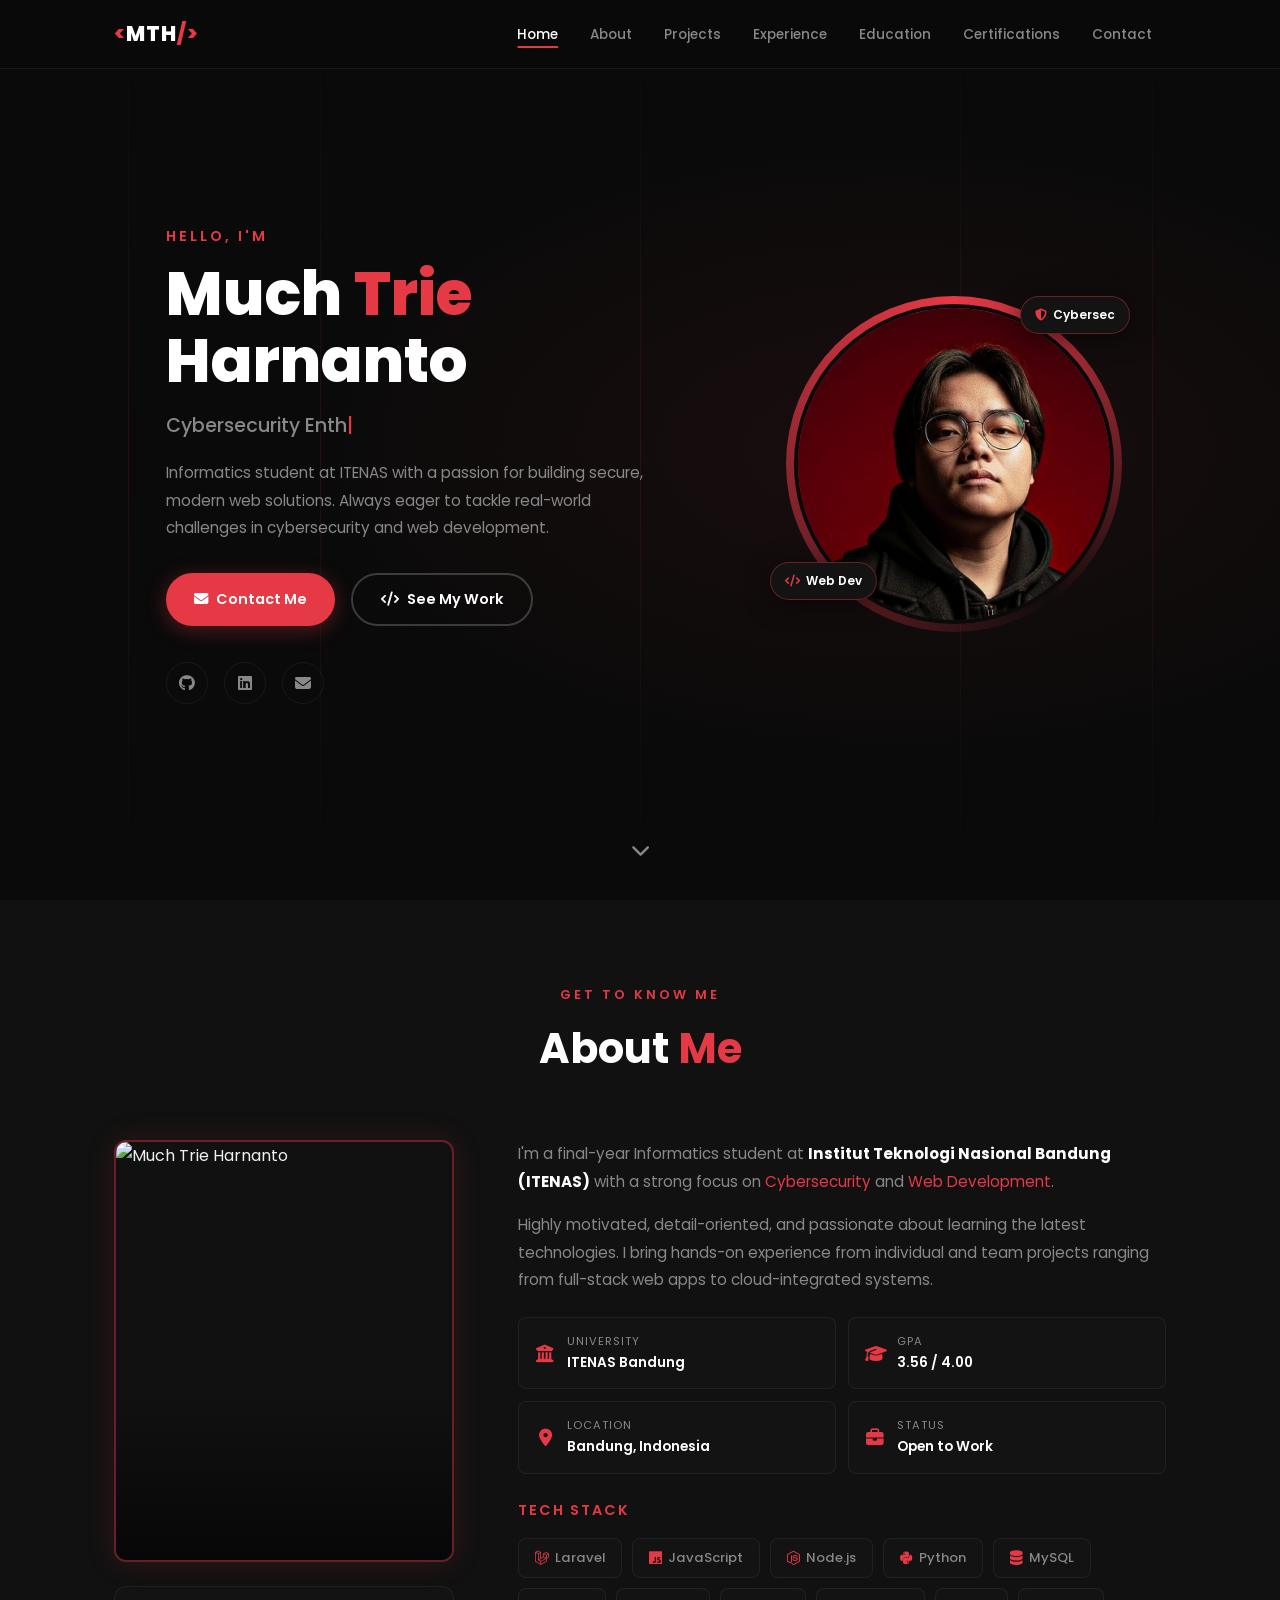
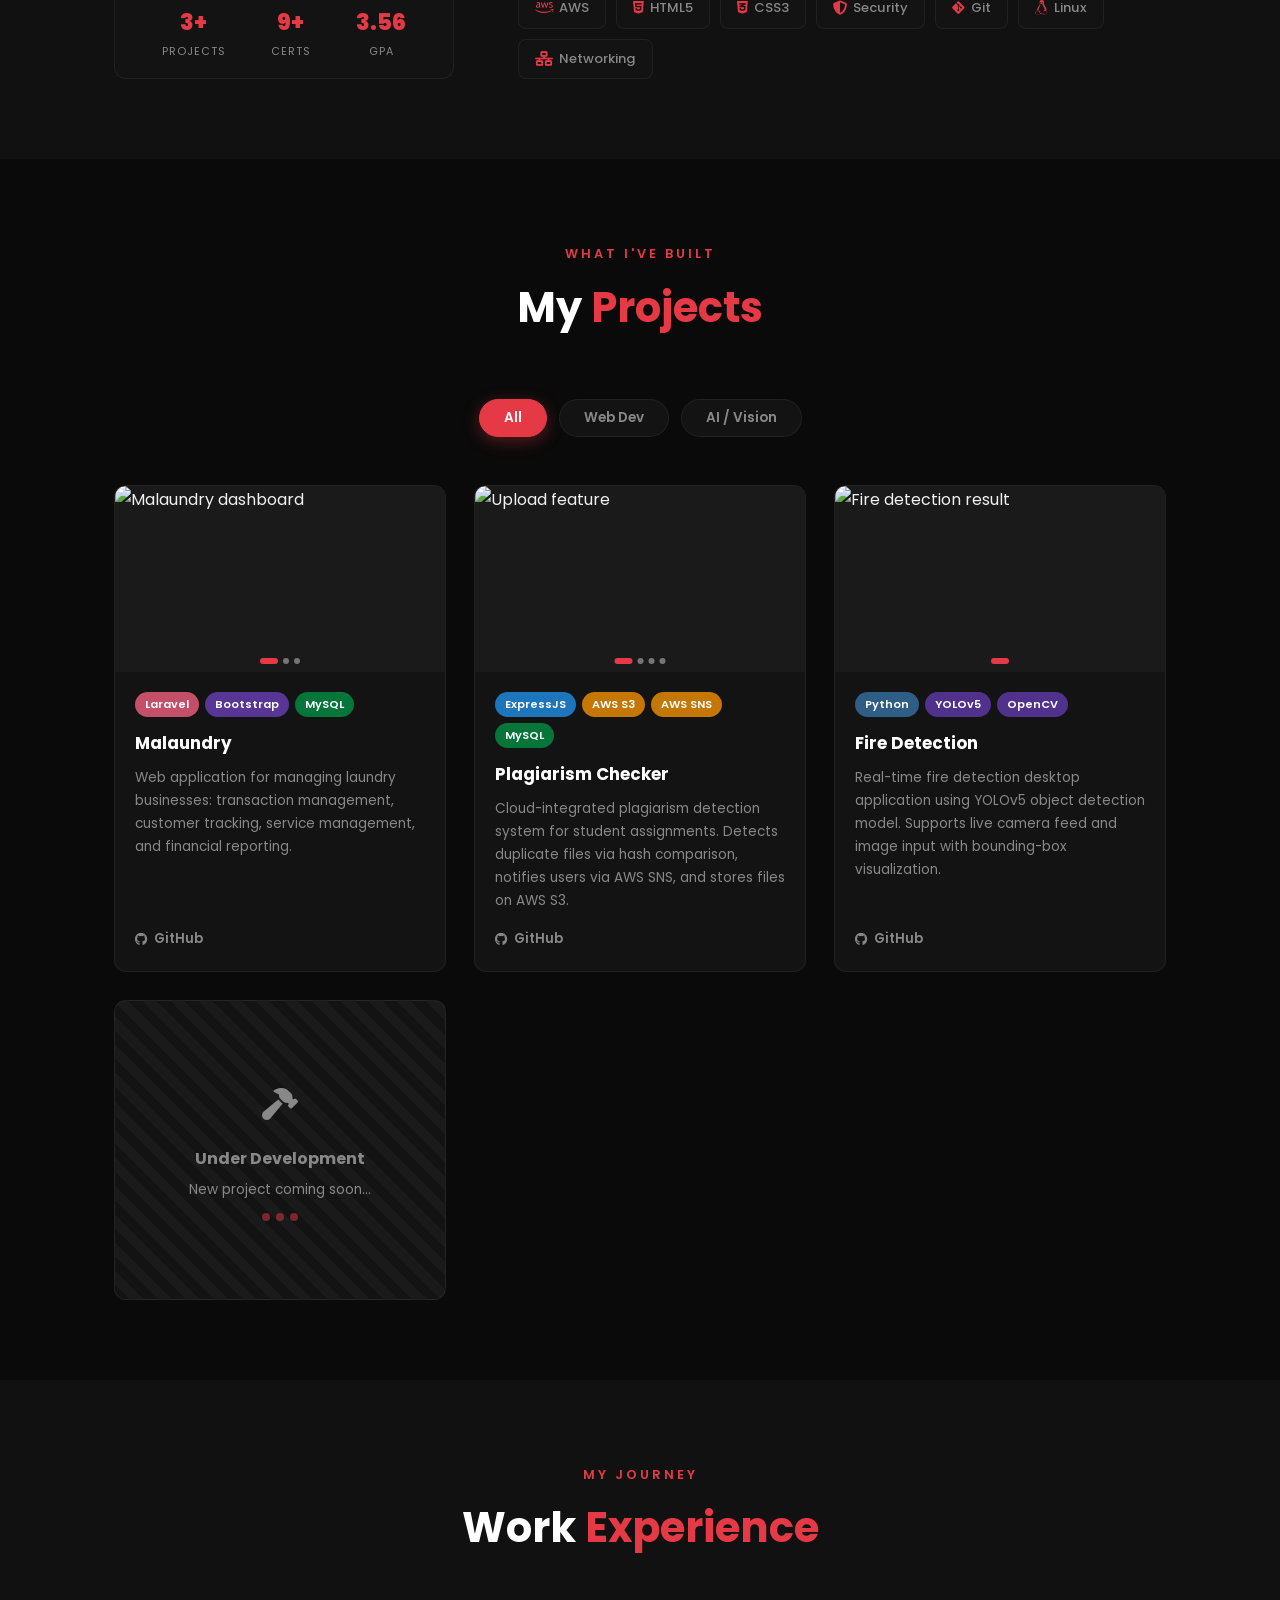
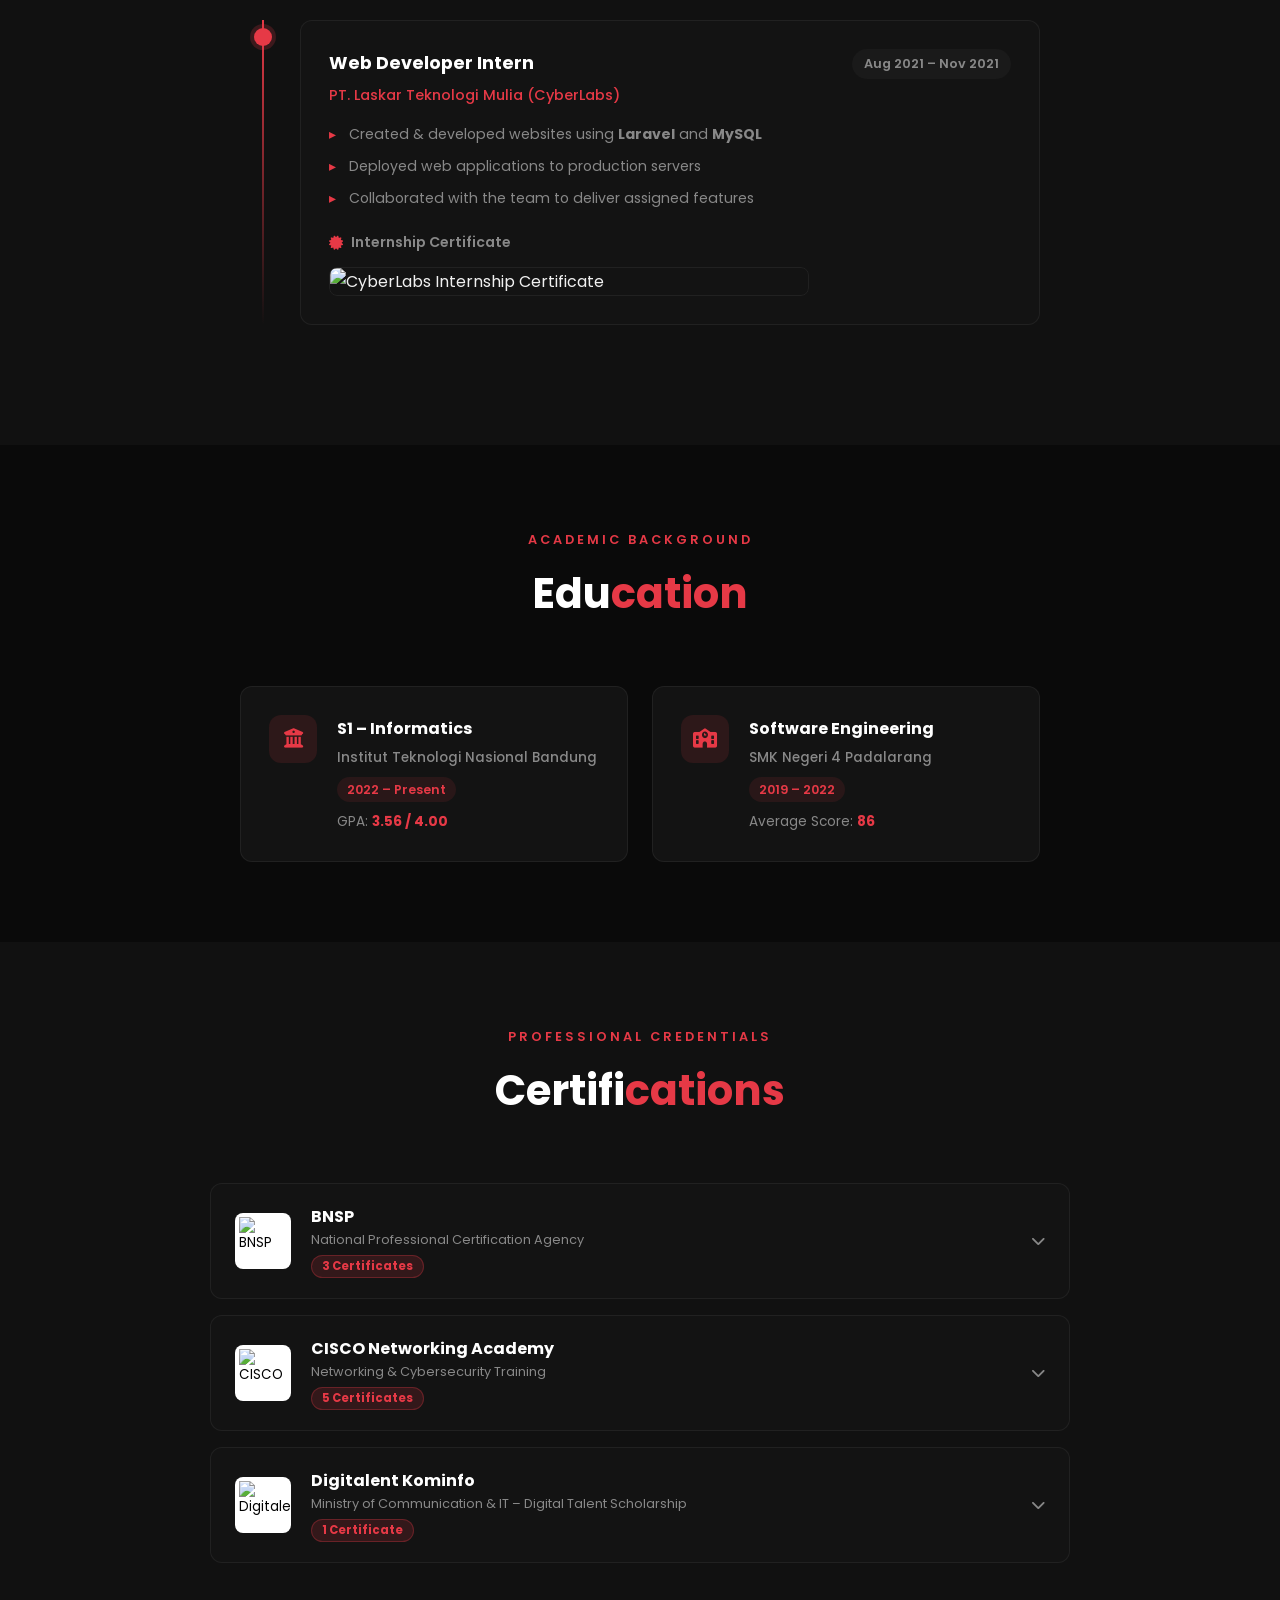
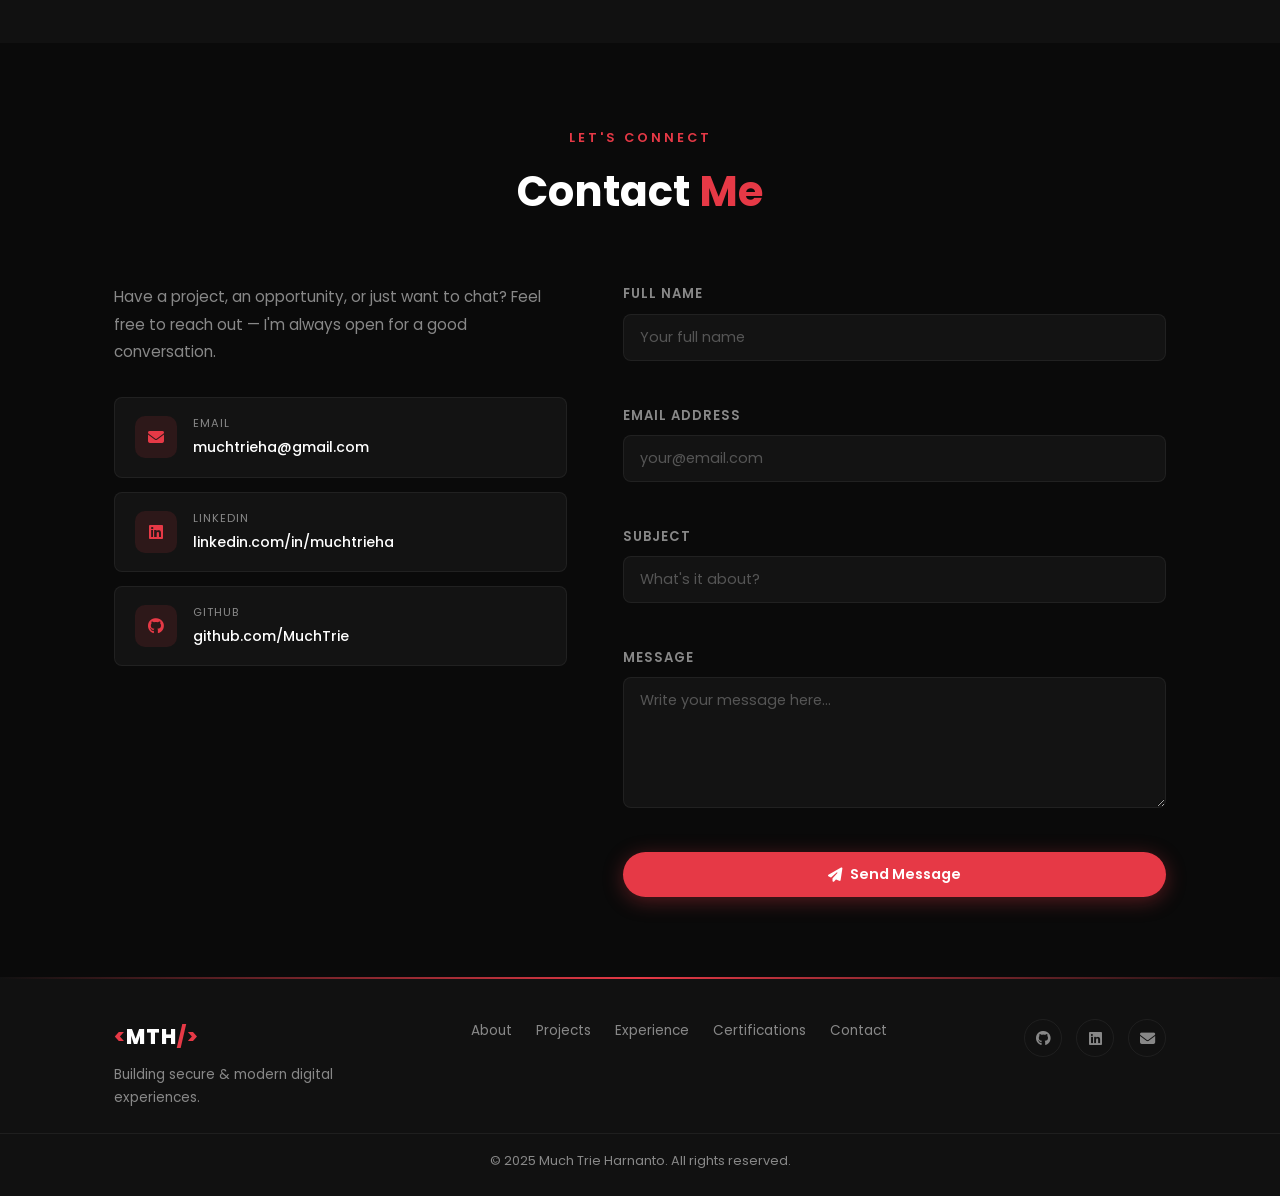
==== index.html @ fddc19d4 "add some detail" ====
<!DOCTYPE html>
<html lang="en">
<head>
  <meta charset="UTF-8" />
  <meta name="viewport" content="width=device-width, initial-scale=1.0" />
  <meta name="description" content="Much Trie Harnanto - Cybersecurity Enthusiast & Web Developer Portfolio" />
  <title>Much Trie Harnanto | Portfolio</title>

  <!-- Google Fonts -->
  <link rel="preconnect" href="https://fonts.googleapis.com" />
  <link rel="preconnect" href="https://fonts.gstatic.com" crossorigin />
  <link href="https://fonts.googleapis.com/css2?family=Poppins:wght@300;400;500;600;700;800&display=swap" rel="stylesheet" />

  <!-- Font Awesome -->
  <link rel="stylesheet" href="https://cdnjs.cloudflare.com/ajax/libs/font-awesome/6.5.0/css/all.min.css" />

  <!-- Main Stylesheet -->
  <link rel="stylesheet" href="styles/style.css" />
</head>
<body>

  <!-- Sections are loaded dynamically from views/ by scripts/script.js -->
  <div id="section-navbar"></div>

  <main id="main-content">
    <div id="section-hero"></div>
    <div id="section-about"></div>
    <div id="section-projects"></div>
    <div id="section-experience"></div>
    <div id="section-education"></div>
    <div id="section-certifications"></div>
    <div id="section-contact"></div>
  </main>

  <div id="section-footer"></div>

  <!-- Back to top button -->
  <button class="back-to-top" id="back-to-top" aria-label="Back to top">
    <i class="fas fa-chevron-up"></i>
  </button>

  <!-- Main Script -->
  <script src="scripts/script.js"></script>
</body>
</html>
---- styles/style.css ----
/* ============================================================
   MUCH TRIE HARNANTO – PORTFOLIO STYLESHEET
   Theme : Dark (Black + Red)
   Font  : Poppins (Google Fonts)
   ============================================================ */

/* ── 1. CSS CUSTOM PROPERTIES ────────────────────────────── */
:root {
  /* Colors */
  --red:        #e63946;
  --red-dark:   #c1121f;
  --red-glow:   rgba(230, 57, 70, 0.25);
  --bg:         #0a0a0a;
  --bg-2:       #111111;
  --bg-3:       #1a1a1a;
  --bg-card:    #131313;
  --border:     rgba(255, 255, 255, 0.06);
  --border-red: rgba(230, 57, 70, 0.4);
  --text:       #f0f0f0;
  --text-muted: #888888;
  --white:      #ffffff;

  /* Typography */
  --font:       'Poppins', sans-serif;

  /* Spacing */
  --section-py: 80px;
  --container:  1100px;
  --radius:     12px;
  --radius-sm:  8px;

  /* Transitions */
  --transition: 0.3s ease;
  --transition-slow: 0.5s ease;

  /* Shadow */
  --shadow:     0 4px 24px rgba(0, 0, 0, 0.5);
  --shadow-red: 0 4px 24px rgba(230, 57, 70, 0.3);
}

/* ── 2. RESET & BASE ─────────────────────────────────────── */
*, *::before, *::after { box-sizing: border-box; margin: 0; padding: 0; }

html {
  scroll-behavior: smooth;
  scroll-padding-top: 72px;
}

body {
  font-family: var(--font);
  background-color: var(--bg);
  color: var(--text);
  line-height: 1.7;
  overflow-x: hidden;
}

img { display: block; max-width: 100%; }
a  { text-decoration: none; color: inherit; }
ul { list-style: none; }
button { cursor: pointer; border: none; background: none; font-family: inherit; }

/* ── 3. UTILITIES ────────────────────────────────────────── */
.container {
  max-width: var(--container);
  margin: 0 auto;
  padding: 0 24px;
}

.text-red { color: var(--red); }

.section {
  padding: var(--section-py) 0;
}

.section-header {
  text-align: center;
  margin-bottom: 56px;
}
.section-label {
  display: inline-block;
  font-size: 0.8rem;
  font-weight: 600;
  letter-spacing: 3px;
  text-transform: uppercase;
  color: var(--red);
  margin-bottom: 8px;
}
.section-title {
  font-size: clamp(1.8rem, 4vw, 2.6rem);
  font-weight: 700;
  color: var(--white);
}

/* ── 4. BUTTONS ──────────────────────────────────────────── */
.btn {
  display: inline-flex;
  align-items: center;
  gap: 8px;
  padding: 12px 28px;
  border-radius: 50px;
  font-weight: 600;
  font-size: 0.9rem;
  transition: all var(--transition);
  white-space: nowrap;
}

.btn-primary {
  background: var(--red);
  color: var(--white);
  box-shadow: 0 4px 20px rgba(230, 57, 70, 0.35);
}
.btn-primary:hover {
  background: var(--red-dark);
  transform: translateY(-2px);
  box-shadow: 0 8px 28px rgba(230, 57, 70, 0.5);
}

.btn-outline {
  background: transparent;
  color: var(--white);
  border: 2px solid rgba(255, 255, 255, 0.2);
}
.btn-outline:hover {
  border-color: var(--red);
  color: var(--red);
  transform: translateY(-2px);
}

.btn-full { width: 100%; justify-content: center; }

/* ── 5. NAVBAR ───────────────────────────────────────────── */
.navbar {
  position: fixed;
  top: 0;
  left: 0;
  right: 0;
  z-index: 1000;
  background: rgba(10, 10, 10, 0.85);
  backdrop-filter: blur(12px);
  -webkit-backdrop-filter: blur(12px);
  border-bottom: 1px solid var(--border);
  transition: background var(--transition);
}
.navbar.scrolled {
  background: rgba(10, 10, 10, 0.97);
  box-shadow: 0 2px 20px rgba(0, 0, 0, 0.6);
}

.nav-container {
  max-width: var(--container);
  margin: 0 auto;
  padding: 0 24px;
  height: 68px;
  display: flex;
  align-items: center;
  justify-content: space-between;
}

/* Logo */
.nav-logo {
  font-size: 1.3rem;
  font-weight: 800;
  color: var(--white);
  letter-spacing: 1px;
}
.logo-bracket { color: var(--red); }
.nav-logo:hover .logo-bracket { text-shadow: 0 0 8px var(--red); }

/* Menu */
.nav-menu {
  display: flex;
  align-items: center;
  gap: 4px;
}
.nav-link {
  font-size: 0.85rem;
  font-weight: 500;
  padding: 8px 14px;
  border-radius: 6px;
  color: var(--text-muted);
  transition: all var(--transition);
  position: relative;
}
.nav-link::after {
  content: '';
  position: absolute;
  bottom: 4px;
  left: 50%;
  transform: translateX(-50%);
  width: 0;
  height: 2px;
  background: var(--red);
  border-radius: 2px;
  transition: width var(--transition);
}
.nav-link:hover, .nav-link.active {
  color: var(--white);
}
.nav-link:hover::after, .nav-link.active::after {
  width: 60%;
}

/* Hamburger */
.hamburger {
  display: none;
  flex-direction: column;
  gap: 5px;
  padding: 6px;
}
.bar {
  display: block;
  width: 26px;
  height: 2px;
  background: var(--white);
  border-radius: 2px;
  transition: all var(--transition);
}
.hamburger.open .bar:nth-child(1) { transform: translateY(7px) rotate(45deg); }
.hamburger.open .bar:nth-child(2) { opacity: 0; transform: scaleX(0); }
.hamburger.open .bar:nth-child(3) { transform: translateY(-7px) rotate(-45deg); }

/* Mobile overlay */
.nav-overlay {
  display: none;
  position: fixed;
  inset: 0;
  background: rgba(0, 0, 0, 0.6);
  z-index: 998;
  opacity: 0;
  transition: opacity var(--transition);
}
.nav-overlay.show { display: block; opacity: 1; }

/* ── 6. HERO ─────────────────────────────────────────────── */
.hero {
  min-height: 100vh;
  display: flex;
  align-items: center;
  position: relative;
  overflow: hidden;
  background: radial-gradient(ellipse 80% 60% at 70% 50%, rgba(230, 57, 70, 0.07) 0%, transparent 60%),
              var(--bg);
  padding-top: 68px;
}

/* Animated background lines */
.hero-bg-lines {
  position: absolute;
  inset: 0;
  pointer-events: none;
  overflow: hidden;
}
.hero-bg-lines span {
  position: absolute;
  top: 0;
  width: 1px;
  height: 100%;
  background: linear-gradient(to bottom, transparent, rgba(230, 57, 70, 0.12), transparent);
  animation: lineFall 6s linear infinite;
}
.hero-bg-lines span:nth-child(1) { left: 10%;  animation-delay: 0s;   animation-duration: 7s; }
.hero-bg-lines span:nth-child(2) { left: 25%;  animation-delay: 1.5s; animation-duration: 5s; }
.hero-bg-lines span:nth-child(3) { left: 50%;  animation-delay: 3s;   animation-duration: 8s; }
.hero-bg-lines span:nth-child(4) { left: 75%;  animation-delay: 0.8s; animation-duration: 6s; }
.hero-bg-lines span:nth-child(5) { left: 90%;  animation-delay: 2.2s; animation-duration: 9s; }

@keyframes lineFall {
  0%   { opacity: 0; transform: scaleY(0) translateY(-100%); }
  10%  { opacity: 1; }
  90%  { opacity: 1; }
  100% { opacity: 0; transform: scaleY(1) translateY(0); }
}

.hero-container {
  display: flex;
  align-items: center;
  justify-content: space-between;
  gap: 48px;
  padding-top: 40px;
  padding-bottom: 80px;
}

.hero-content { flex: 1; max-width: 580px; }

.hero-greeting {
  font-size: 0.9rem;
  font-weight: 600;
  letter-spacing: 3px;
  text-transform: uppercase;
  color: var(--red);
  margin-bottom: 12px;
}
.hero-title {
  font-size: clamp(2.2rem, 5.5vw, 3.8rem);
  font-weight: 800;
  line-height: 1.1;
  margin-bottom: 16px;
  color: var(--white);
}
.hero-subtitle {
  font-size: clamp(1rem, 2vw, 1.2rem);
  font-weight: 500;
  color: var(--text-muted);
  height: 1.8rem;
  margin-bottom: 20px;
}
.cursor {
  animation: blink 0.8s step-end infinite;
  color: var(--red);
}
@keyframes blink { 0%, 100% { opacity: 1; } 50% { opacity: 0; } }

.hero-description {
  font-size: 0.95rem;
  color: var(--text-muted);
  margin-bottom: 32px;
  max-width: 500px;
  line-height: 1.8;
}
.hero-buttons { display: flex; gap: 16px; flex-wrap: wrap; margin-bottom: 36px; }

.hero-socials { display: flex; gap: 16px; }
.hero-socials a {
  width: 42px;
  height: 42px;
  border-radius: 50%;
  border: 1px solid var(--border);
  display: grid;
  place-items: center;
  font-size: 1rem;
  color: var(--text-muted);
  transition: all var(--transition);
}
.hero-socials a:hover {
  border-color: var(--red);
  color: var(--red);
  transform: translateY(-3px);
  box-shadow: 0 6px 16px var(--red-glow);
}

/* Profile image */
.hero-image {
  position: relative;
  flex-shrink: 0;
}
.profile-frame {
  position: relative;
  width: 320px;
  height: 320px;
}
.profile-ring {
  position: absolute;
  inset: -8px;
  border-radius: 50%;
  background: conic-gradient(from 0deg, var(--red) 0%, transparent 40%, var(--red) 100%);
  animation: spin 8s linear infinite;
}
@keyframes spin { to { transform: rotate(360deg); } }
.profile-pic {
  width: 100%;
  height: 100%;
  object-fit: cover;
  border-radius: 50%;
  border: 4px solid var(--bg);
  position: relative;
  z-index: 1;
}

/* Floating badges */
.badge {
  position: absolute;
  background: var(--bg-card);
  border: 1px solid var(--border-red);
  color: var(--white);
  font-size: 0.75rem;
  font-weight: 600;
  padding: 8px 14px;
  border-radius: 50px;
  display: flex;
  align-items: center;
  gap: 6px;
  box-shadow: var(--shadow);
  z-index: 2;
  animation: float 3s ease-in-out infinite;
}
.badge i { color: var(--red); }
.badge-1 { top: -8px; right: -16px; animation-delay: 0s; }
.badge-2 { bottom: 24px; left: -24px; animation-delay: 1.5s; }
@keyframes float {
  0%, 100% { transform: translateY(0); }
  50%       { transform: translateY(-8px); }
}

/* Scroll indicator */
.scroll-indicator {
  position: absolute;
  bottom: 32px;
  left: 50%;
  transform: translateX(-50%);
  color: var(--text-muted);
  font-size: 1.2rem;
  animation: bounce 2s ease-in-out infinite;
  transition: color var(--transition);
}
.scroll-indicator:hover { color: var(--red); }
@keyframes bounce {
  0%, 100% { transform: translateX(-50%) translateY(0); }
  50%       { transform: translateX(-50%) translateY(8px); }
}

/* ── 7. REVEAL ANIMATIONS ────────────────────────────────── */
.reveal, .fade-in, .fade-in-delay {
  opacity: 0;
  transform: translateY(30px);
  transition: opacity 0.6s ease, transform 0.6s ease;
}
.fade-in-delay { transition-delay: 0.2s; }
.reveal.visible, .fade-in.visible, .fade-in-delay.visible {
  opacity: 1;
  transform: translateY(0);
}

/* ── 8. ABOUT ────────────────────────────────────────────── */
.about { background: var(--bg-2); }

.about-grid {
  display: grid;
  grid-template-columns: 340px 1fr;
  gap: 64px;
  align-items: stretch;
}

.about-img-wrapper {
  position: relative;
  border-radius: var(--radius);
  overflow: visible;
}
.about-img-wrapper img {
  width: 100%;
  border-radius: var(--radius);
  object-fit: cover;
  aspect-ratio: 3 / 4;
  object-position: top;
  border: 2px solid var(--border);
  filter: grayscale(20%);
  transition: filter var(--transition);
}
.about-img-wrapper:hover img { filter: grayscale(0); }
.about-img-border {
  position: absolute;
  inset: 10px;
  border-radius: var(--radius);
  border: 2px solid var(--red);
  opacity: 0.3;
  pointer-events: none;
  transform: translate(10px, 10px);
  transition: transform var(--transition);
}
.about-img-wrapper:hover .about-img-border { transform: translate(6px, 6px); }

.about-text {
  font-size: 0.95rem;
  color: var(--text-muted);
  margin-bottom: 16px;
  line-height: 1.8;
}
.about-text strong { color: var(--white); }

/* Info cards */
.about-info-grid {
  display: grid;
  grid-template-columns: 1fr 1fr;
  gap: 12px;
  margin: 24px 0;
}
.about-info-card {
  background: var(--bg-card);
  border: 1px solid var(--border);
  border-radius: var(--radius-sm);
  padding: 14px 16px;
  display: flex;
  align-items: center;
  gap: 12px;
  transition: border-color var(--transition);
}
.about-info-card:hover { border-color: var(--red); }
.about-info-card > i {
  font-size: 1.1rem;
  color: var(--red);
  width: 20px;
  text-align: center;
  flex-shrink: 0;
}
.info-label {
  display: block;
  font-size: 0.7rem;
  color: var(--text-muted);
  letter-spacing: 1px;
  text-transform: uppercase;
}
.info-value {
  display: block;
  font-size: 0.85rem;
  font-weight: 600;
  color: var(--white);
}

/* Skills */
.skills-title {
  font-size: 0.9rem;
  font-weight: 600;
  letter-spacing: 2px;
  text-transform: uppercase;
  color: var(--red);
  margin-bottom: 16px;
}
.skills-grid {
  display: flex;
  flex-wrap: wrap;
  gap: 10px;
}
.skill-card {
  background: var(--bg-card);
  border: 1px solid var(--border);
  border-radius: var(--radius-sm);
  padding: 8px 16px;
  font-size: 0.82rem;
  font-weight: 500;
  color: var(--text-muted);
  display: flex;
  align-items: center;
  gap: 6px;
  transition: all var(--transition);
}
.skill-card:hover {
  border-color: var(--red);
  color: var(--white);
  background: rgba(230, 57, 70, 0.08);
  transform: translateY(-2px);
}
.skill-card i { color: var(--red); font-size: 0.9rem; }

/* ── 9. PROJECTS ─────────────────────────────────────────── */
.projects { background: var(--bg); }

/* Filter */
.filter-btns {
  display: flex;
  justify-content: center;
  gap: 12px;
  margin-bottom: 48px;
  flex-wrap: wrap;
}
.filter-btn {
  padding: 8px 24px;
  border-radius: 50px;
  font-size: 0.85rem;
  font-weight: 600;
  background: var(--bg-card);
  border: 1px solid var(--border);
  color: var(--text-muted);
  transition: all var(--transition);
}
.filter-btn:hover, .filter-btn.active {
  background: var(--red);
  border-color: var(--red);
  color: var(--white);
  box-shadow: 0 4px 16px rgba(230, 57, 70, 0.35);
}

/* Grid */
.projects-grid {
  display: grid;
  grid-template-columns: repeat(auto-fill, minmax(310px, 1fr));
  gap: 28px;
}

.project-card {
  background: var(--bg-card);
  border: 1px solid var(--border);
  border-radius: var(--radius);
  overflow: hidden;
  transition: transform var(--transition), border-color var(--transition), box-shadow var(--transition);
  display: flex;
  flex-direction: column;
}
.project-card:hover {
  transform: translateY(-6px);
  border-color: var(--border-red);
  box-shadow: 0 12px 40px rgba(230, 57, 70, 0.15);
}

/* Carousel */
.project-carousel {
  position: relative;
  width: 100%;
  aspect-ratio: 16 / 9;
  overflow: hidden;
  background: var(--bg-3);
}
.carousel-track { position: relative; width: 100%; height: 100%; }
.carousel-slide {
  position: absolute;
  inset: 0;
  width: 100%;
  height: 100%;
  object-fit: cover;
  opacity: 0;
  transition: opacity 0.5s ease;
}
.carousel-slide.active { opacity: 1; }

.carousel-prev, .carousel-next {
  position: absolute;
  top: 50%;
  transform: translateY(-50%);
  z-index: 5;
  width: 32px;
  height: 32px;
  border-radius: 50%;
  background: rgba(0, 0, 0, 0.7);
  color: var(--white);
  font-size: 0.75rem;
  display: grid;
  place-items: center;
  transition: all var(--transition);
  opacity: 0;
}
.project-carousel:hover .carousel-prev,
.project-carousel:hover .carousel-next { opacity: 1; }
.carousel-prev { left: 10px; }
.carousel-next { right: 10px; }
.carousel-prev:hover, .carousel-next:hover {
  background: var(--red);
}

.carousel-dots {
  position: absolute;
  bottom: 8px;
  left: 50%;
  transform: translateX(-50%);
  display: flex;
  gap: 5px;
}
.carousel-dot {
  width: 6px;
  height: 6px;
  border-radius: 50%;
  background: rgba(255, 255, 255, 0.4);
  transition: all var(--transition);
  cursor: pointer;
}
.carousel-dot.active {
  background: var(--red);
  width: 18px;
  border-radius: 3px;
}

/* Project info */
.project-info {
  padding: 20px;
  flex: 1;
  display: flex;
  flex-direction: column;
}
.project-tags { display: flex; flex-wrap: wrap; gap: 6px; margin-bottom: 12px; }
.tag {
  font-size: 0.7rem;
  font-weight: 600;
  padding: 3px 10px;
  border-radius: 50px;
  color: var(--white);
}
.tag-laravel   { background: rgba(255, 99, 132, 0.75); }
.tag-bootstrap { background: rgba(111, 66, 193, 0.75); }
.tag-mysql     { background: rgba(0, 150, 70, 0.75); }
.tag-express   { background: rgba(33, 150, 243, 0.75); }
.tag-aws       { background: rgba(255, 153, 0, 0.75); }
.tag-python    { background: rgba(55, 118, 171, 0.75); }
.tag-ai        { background: rgba(100, 60, 180, 0.75); }

.project-title {
  font-size: 1.05rem;
  font-weight: 700;
  color: var(--white);
  margin-bottom: 8px;
}
.project-desc {
  font-size: 0.85rem;
  color: var(--text-muted);
  line-height: 1.7;
  flex: 1;
}
.project-footer {
  margin-top: 16px;
  display: flex;
  gap: 12px;
}
.project-link {
  font-size: 0.82rem;
  font-weight: 600;
  color: var(--text-muted);
  display: flex;
  align-items: center;
  gap: 6px;
  transition: color var(--transition);
}
.project-link:hover { color: var(--red); }

/* WIP card */
.project-wip {
  display: flex;
  align-items: center;
  justify-content: center;
  min-height: 300px;
  background: repeating-linear-gradient(
    45deg,
    var(--bg-card),
    var(--bg-card) 10px,
    var(--bg-3) 10px,
    var(--bg-3) 20px
  );
  cursor: default;
}
.project-wip:hover { transform: none; box-shadow: none; border-color: var(--border); }
.wip-inner { text-align: center; padding: 32px; }
.wip-icon {
  font-size: 2rem;
  color: var(--text-muted);
  margin-bottom: 12px;
}
.wip-inner h3 { color: var(--text-muted); font-size: 1rem; margin-bottom: 6px; }
.wip-inner p  { color: var(--text-muted); font-size: 0.85rem; }
.wip-dots {
  display: flex;
  justify-content: center;
  gap: 6px;
  margin-top: 12px;
}
.wip-dots span {
  width: 8px;
  height: 8px;
  border-radius: 50%;
  background: var(--red);
  opacity: 0.5;
  animation: wipDot 1.4s ease-in-out infinite;
}
.wip-dots span:nth-child(2) { animation-delay: 0.2s; }
.wip-dots span:nth-child(3) { animation-delay: 0.4s; }
@keyframes wipDot {
  0%, 80%, 100% { transform: scale(0.6); opacity: 0.3; }
  40%            { transform: scale(1);   opacity: 1; }
}

/* ── 10. EXPERIENCE ──────────────────────────────────────── */
.experience { background: var(--bg-2); }

.timeline-container { position: relative; max-width: 800px; margin: 0 auto; }
.timeline-container::before {
  content: '';
  position: absolute;
  left: 22px;
  top: 0;
  bottom: 0;
  width: 2px;
  background: linear-gradient(to bottom, var(--red), transparent);
}

.timeline-item {
  position: relative;
  padding-left: 60px;
  margin-bottom: 40px;
}
.timeline-dot {
  position: absolute;
  left: 14px;
  top: 8px;
  width: 18px;
  height: 18px;
  border-radius: 50%;
  background: var(--red);
  box-shadow: 0 0 0 4px rgba(230, 57, 70, 0.2);
}

.timeline-card {
  background: var(--bg-card);
  border: 1px solid var(--border);
  border-radius: var(--radius);
  padding: 28px;
  transition: border-color var(--transition);
}
.timeline-card:hover { border-color: var(--border-red); }

.timeline-header {
  display: flex;
  justify-content: space-between;
  align-items: flex-start;
  gap: 16px;
  margin-bottom: 16px;
}
.timeline-role {
  font-size: 1.1rem;
  font-weight: 700;
  color: var(--white);
}
.timeline-company {
  font-size: 0.9rem;
  color: var(--red);
  font-weight: 500;
  margin-top: 4px;
}
.timeline-date {
  font-size: 0.8rem;
  font-weight: 600;
  color: var(--text-muted);
  background: var(--bg-3);
  padding: 4px 12px;
  border-radius: 50px;
  white-space: nowrap;
}

.timeline-duties {
  font-size: 0.88rem;
  color: var(--text-muted);
  margin-bottom: 20px;
  padding-left: 0;
}
.timeline-duties li {
  position: relative;
  padding-left: 20px;
  margin-bottom: 8px;
}
.timeline-duties li::before {
  content: '▸';
  position: absolute;
  left: 0;
  color: var(--red);
}

/* Certificate preview */
.cert-preview-box { margin-top: 20px; }
.cert-preview-box h4 {
  font-size: 0.88rem;
  font-weight: 600;
  color: var(--text-muted);
  margin-bottom: 12px;
  display: flex;
  align-items: center;
  gap: 8px;
}
.cert-img-wrapper {
  position: relative;
  border-radius: var(--radius-sm);
  overflow: hidden;
  max-width: 480px;
}
.cert-img-wrapper img {
  width: 100%;
  border-radius: var(--radius-sm);
  border: 1px solid var(--border);
  transition: filter var(--transition);
}
.cert-img-overlay {
  position: absolute;
  inset: 0;
  background: rgba(0, 0, 0, 0.5);
  display: grid;
  place-items: center;
  opacity: 0;
  transition: opacity var(--transition);
}
.cert-img-wrapper:hover .cert-img-overlay { opacity: 1; }
.cert-view-btn {
  background: var(--red);
  color: var(--white);
  font-size: 0.85rem;
  font-weight: 600;
  padding: 10px 20px;
  border-radius: 50px;
  display: flex;
  align-items: center;
  gap: 6px;
  transition: background var(--transition);
}
.cert-view-btn:hover { background: var(--red-dark); }

/* ── 11. EDUCATION ───────────────────────────────────────── */
.education { background: var(--bg); }

.edu-grid {
  display: grid;
  grid-template-columns: 1fr 1fr;
  gap: 24px;
  max-width: 800px;
  margin: 0 auto;
}
.edu-card {
  background: var(--bg-card);
  border: 1px solid var(--border);
  border-radius: var(--radius);
  padding: 28px;
  display: flex;
  gap: 20px;
  align-items: flex-start;
  transition: border-color var(--transition), transform var(--transition);
}
.edu-card:hover {
  border-color: var(--border-red);
  transform: translateY(-4px);
}
.edu-icon {
  width: 48px;
  height: 48px;
  border-radius: 12px;
  background: rgba(230, 57, 70, 0.12);
  display: grid;
  place-items: center;
  flex-shrink: 0;
  font-size: 1.2rem;
  color: var(--red);
}
.edu-content h3 {
  font-size: 1rem;
  font-weight: 700;
  color: var(--white);
}
.edu-content h4 {
  font-size: 0.85rem;
  font-weight: 500;
  color: var(--text-muted);
  margin: 4px 0 6px;
}
.edu-date {
  font-size: 0.78rem;
  font-weight: 600;
  color: var(--red);
  background: rgba(230, 57, 70, 0.1);
  padding: 2px 10px;
  border-radius: 50px;
  display: inline-block;
  margin-bottom: 8px;
}
.edu-content p { font-size: 0.85rem; color: var(--text-muted); }

/* ── 12. CERTIFICATIONS ──────────────────────────────────── */
.certifications { background: var(--bg-2); }

.cert-providers { display: flex; flex-direction: column; gap: 16px; max-width: 860px; margin: 0 auto; }

.cert-provider {
  background: var(--bg-card);
  border: 1px solid var(--border);
  border-radius: var(--radius);
  overflow: hidden;
  transition: border-color var(--transition);
}
.cert-provider:hover { border-color: var(--border-red); }

.cert-provider-header {
  width: 100%;
  display: flex;
  align-items: center;
  gap: 20px;
  padding: 20px 24px;
  text-align: left;
  transition: background var(--transition);
}
.cert-provider-header:hover { background: rgba(255, 255, 255, 0.02); }

.cert-provider-logo {
  width: 56px;
  height: 56px;
  border-radius: var(--radius-sm);
  overflow: hidden;
  background: var(--white);
  display: grid;
  place-items: center;
  flex-shrink: 0;
  padding: 4px;
}
.cert-provider-logo img { width: 100%; height: 100%; object-fit: contain; }

.cert-provider-info { flex: 1; }
.cert-provider-info h3 {
  font-size: 1rem;
  font-weight: 700;
  color: var(--white);
  margin-bottom: 2px;
}
.cert-provider-info p { font-size: 0.8rem; color: var(--text-muted); }
.cert-badge {
  display: inline-block;
  margin-top: 6px;
  font-size: 0.72rem;
  font-weight: 700;
  background: rgba(230, 57, 70, 0.15);
  color: var(--red);
  padding: 2px 10px;
  border-radius: 50px;
  border: 1px solid rgba(230, 57, 70, 0.3);
}

.cert-arrow {
  color: var(--text-muted);
  font-size: 0.9rem;
  transition: transform var(--transition);
  flex-shrink: 0;
}
.cert-arrow.open { transform: rotate(180deg); color: var(--red); }

/* Collapsible list */
.cert-list {
  max-height: 0;
  overflow: hidden;
  transition: max-height 0.4s ease;
  border-top: 0 solid var(--border);
}
.cert-list.open {
  max-height: 800px;
  border-top-width: 1px;
}
.cert-item {
  display: flex;
  align-items: center;
  justify-content: space-between;
  gap: 16px;
  padding: 16px 24px;
  border-bottom: 1px solid var(--border);
  transition: background var(--transition);
}
.cert-item:last-child { border-bottom: none; }
.cert-item:hover { background: rgba(255, 255, 255, 0.02); }
.cert-item h4 {
  font-size: 0.9rem;
  font-weight: 600;
  color: var(--white);
  margin-bottom: 2px;
}
.cert-item p { font-size: 0.8rem; color: var(--text-muted); }
.cert-btn {
  display: inline-flex;
  align-items: center;
  gap: 6px;
  font-size: 0.8rem;
  font-weight: 600;
  padding: 6px 16px;
  border-radius: 50px;
  background: transparent;
  border: 1px solid var(--red);
  color: var(--red);
  white-space: nowrap;
  flex-shrink: 0;
  transition: all var(--transition);
}
.cert-btn:hover {
  background: var(--red);
  color: var(--white);
}

/* ── 13. CONTACT ─────────────────────────────────────────── */
.contact { background: var(--bg); }

.contact-grid {
  display: grid;
  grid-template-columns: 1fr 1.2fr;
  gap: 56px;
  align-items: start;
}

.contact-desc {
  font-size: 0.95rem;
  color: var(--text-muted);
  margin-bottom: 32px;
  line-height: 1.8;
}
.contact-cards { display: flex; flex-direction: column; gap: 14px; }
.contact-card {
  background: var(--bg-card);
  border: 1px solid var(--border);
  border-radius: var(--radius-sm);
  padding: 16px 20px;
  display: flex;
  align-items: center;
  gap: 16px;
  transition: border-color var(--transition);
}
.contact-card:hover { border-color: var(--border-red); }
.contact-icon {
  width: 42px;
  height: 42px;
  border-radius: 10px;
  background: rgba(230, 57, 70, 0.12);
  display: grid;
  place-items: center;
  font-size: 1rem;
  color: var(--red);
  flex-shrink: 0;
}
.contact-label {
  display: block;
  font-size: 0.7rem;
  color: var(--text-muted);
  text-transform: uppercase;
  letter-spacing: 1px;
}
.contact-value {
  font-size: 0.88rem;
  font-weight: 500;
  color: var(--white);
  transition: color var(--transition);
}
.contact-value:hover { color: var(--red); }

/* Form */
.contact-form { display: flex; flex-direction: column; gap: 20px; }
.form-group { display: flex; flex-direction: column; gap: 8px; }
.form-group label {
  font-size: 0.82rem;
  font-weight: 600;
  color: var(--text-muted);
  text-transform: uppercase;
  letter-spacing: 1px;
}
.form-group input,
.form-group textarea {
  background: var(--bg-card);
  border: 1px solid var(--border);
  border-radius: var(--radius-sm);
  padding: 12px 16px;
  font-family: var(--font);
  font-size: 0.9rem;
  color: var(--white);
  outline: none;
  transition: border-color var(--transition), box-shadow var(--transition);
  resize: vertical;
}
.form-group input::placeholder,
.form-group textarea::placeholder { color: #555; }
.form-group input:focus,
.form-group textarea:focus {
  border-color: var(--red);
  box-shadow: 0 0 0 3px rgba(230, 57, 70, 0.12);
}
.form-group input.error,
.form-group textarea.error { border-color: #ff4444; }
.field-error {
  font-size: 0.75rem;
  color: #ff4444;
  min-height: 1rem;
}
.form-success {
  background: rgba(0, 200, 100, 0.1);
  border: 1px solid rgba(0, 200, 100, 0.3);
  border-radius: var(--radius-sm);
  padding: 14px 18px;
  font-size: 0.9rem;
  font-weight: 500;
  color: #00c864;
  display: flex;
  align-items: center;
  gap: 10px;
}

/* ── 14. FOOTER ──────────────────────────────────────────── */
.footer {
  background: var(--bg-2);
  position: relative;
  padding-bottom: 24px;
}
.footer-line {
  height: 2px;
  background: linear-gradient(to right, transparent, var(--red), transparent);
}
.footer-container {
  display: flex;
  align-items: flex-start;
  justify-content: space-between;
  flex-wrap: wrap;
  gap: 32px;
  padding-top: 40px;
  padding-bottom: 24px;
}
.footer-brand p {
  font-size: 0.85rem;
  color: var(--text-muted);
  margin-top: 8px;
  max-width: 220px;
}
.footer-links {
  display: flex;
  gap: 24px;
  flex-wrap: wrap;
}
.footer-links a {
  font-size: 0.85rem;
  color: var(--text-muted);
  transition: color var(--transition);
}
.footer-links a:hover { color: var(--red); }
.footer-social { display: flex; gap: 14px; }
.footer-social a {
  width: 38px;
  height: 38px;
  border-radius: 50%;
  border: 1px solid var(--border);
  display: grid;
  place-items: center;
  font-size: 0.95rem;
  color: var(--text-muted);
  transition: all var(--transition);
}
.footer-social a:hover {
  border-color: var(--red);
  color: var(--red);
  transform: translateY(-3px);
}
.footer-bottom {
  text-align: center;
  padding-top: 16px;
  border-top: 1px solid var(--border);
}
.footer-bottom p {
  font-size: 0.8rem;
  color: var(--text-muted);
}

/* ── 15. BACK TO TOP ─────────────────────────────────────── */
.back-to-top {
  position: fixed;
  bottom: 28px;
  right: 28px;
  z-index: 999;
  width: 44px;
  height: 44px;
  border-radius: 50%;
  background: var(--red);
  color: var(--white);
  font-size: 0.9rem;
  display: grid;
  place-items: center;
  box-shadow: 0 4px 20px rgba(230, 57, 70, 0.4);
  opacity: 0;
  transform: translateY(20px);
  pointer-events: none;
  transition: all var(--transition);
}
.back-to-top.visible {
  opacity: 1;
  transform: translateY(0);
  pointer-events: auto;
}
.back-to-top:hover {
  background: var(--red-dark);
  transform: translateY(-3px);
}

/* ── 16. RESPONSIVE ──────────────────────────────────────── */

/* Tablet (<= 900px) */
@media (max-width: 900px) {
  /* Navigation */
  .hamburger { display: flex; }
  .nav-menu {
    position: fixed;
    top: 0;
    right: -280px;
    bottom: 0;
    width: 260px;
    background: var(--bg-2);
    border-left: 1px solid var(--border);
    flex-direction: column;
    align-items: flex-start;
    gap: 0;
    padding: 88px 20px 32px;
    z-index: 999;
    transition: right var(--transition);
    overflow-y: auto;
  }
  .nav-menu.open { right: 0; }
  .nav-link {
    display: block;
    width: 100%;
    padding: 12px 16px;
    font-size: 0.95rem;
  }
  .nav-link::after { bottom: 8px; }

  /* Hero */
  .hero-container {
    flex-direction: column-reverse;
    text-align: center;
    gap: 32px;
    padding-top: 32px;
  }
  .hero-content { max-width: 100%; }
  .hero-buttons { justify-content: center; }
  .hero-socials { justify-content: center; }
  .hero-description { margin-left: auto; margin-right: auto; }
  .profile-frame { width: 240px; height: 240px; }

  /* About */
  .about-grid { grid-template-columns: 1fr; gap: 40px; }
  .about-img-wrapper { max-width: 280px; margin: 0 auto; }

  /* Education */
  .edu-grid { grid-template-columns: 1fr; }

  /* Contact */
  .contact-grid { grid-template-columns: 1fr; gap: 40px; }
}

/* Mobile (<= 600px) */
@media (max-width: 600px) {
  :root { --section-py: 60px; }

  .hero-title { font-size: 2rem; }
  .profile-frame { width: 200px; height: 200px; }
  .badge-1, .badge-2 { display: none; }

  .about-info-grid { grid-template-columns: 1fr; }

  .projects-grid { grid-template-columns: 1fr; }

  .timeline-header { flex-direction: column; }
  .timeline-date { align-self: flex-start; }

  .footer-container { flex-direction: column; align-items: center; text-align: center; }
  .footer-links { justify-content: center; }
  .footer-brand p { max-width: 100%; }
}

/* ── 17. HIDDEN UTIL ──────────────────────────────────────── */
[hidden] { display: none !important; }

/* ── 18. AVATAR COMPONENTS ──────────────────────────────── */

/* Hero avatar (fills .profile-frame circle) */
.profile-avatar {
  width: 100%;
  height: 100%;
  border-radius: 50%;
  background: linear-gradient(135deg, var(--bg-3) 0%, #1a0505 100%);
  display: grid;
  place-items: center;
  border: 4px solid var(--bg);
  position: relative;
  z-index: 1;
  font-size: 5rem;
  color: var(--red);
}

/* About section photo wrapper */
.about-photo-wrapper {
  display: flex;
  flex-direction: column;
  align-items: stretch;
  gap: 24px;
  height: 100%;
}

.about-photo-frame {
  position: relative;
  flex: 1;
  min-height: 0;
  border-radius: var(--radius);
  border: 2px solid var(--border-red);
  overflow: hidden;
  box-shadow: 0 0 30px rgba(230, 57, 70, 0.15);
  transition: box-shadow var(--transition);
}
.about-photo-frame:hover {
  box-shadow: 0 0 45px rgba(230, 57, 70, 0.3);
}
.about-photo-frame::before {
  content: '';
  position: absolute;
  inset: 0;
  background: linear-gradient(to bottom, transparent 60%, rgba(0,0,0,0.6) 100%);
  z-index: 1;
  pointer-events: none;
}

.about-photo {
  width: 100%;
  height: 100%;
  object-fit: cover;
  display: block;
}

.about-photo-stats {
  display: flex;
  justify-content: space-around;
  width: 100%;
  background: var(--bg-card);
  border: 1px solid var(--border);
  border-radius: var(--radius);
  padding: 16px 24px;
}

/* Avatar card kept for reference / future use */
.avatar-card {
  background: var(--bg-card);
  border: 1px solid var(--border);
  border-radius: var(--radius);
  padding: 36px 24px;
  text-align: center;
  transition: border-color var(--transition);
}
.avatar-card:hover { border-color: var(--border-red); }

.avatar-circle {
  width: 96px;
  height: 96px;
  border-radius: 50%;
  background: linear-gradient(135deg, var(--bg-3), #1a0505);
  border: 2px solid var(--border-red);
  display: grid;
  place-items: center;
  margin: 0 auto 16px;
  font-size: 2.4rem;
  color: var(--red);
}

.avatar-name {
  font-size: 1.05rem;
  font-weight: 700;
  color: var(--white);
  margin-bottom: 4px;
}
.avatar-role {
  font-size: 0.82rem;
  color: var(--text-muted);
}
.avatar-divider {
  height: 1px;
  background: var(--border);
  margin: 16px 0;
}

.avatar-stats {
  display: flex;
  justify-content: space-around;
  margin-bottom: 0;
}
.avatar-stat {
  display: flex;
  flex-direction: column;
  align-items: center;
  gap: 2px;
}
.stat-num {
  font-size: 1.4rem;
  font-weight: 800;
  color: var(--red);
}
.stat-label {
  font-size: 0.68rem;
  color: var(--text-muted);
  text-transform: uppercase;
  letter-spacing: 1px;
}

.avatar-links {
  display: flex;
  justify-content: center;
  gap: 12px;
}
.avatar-links a {
  width: 36px;
  height: 36px;
  border-radius: 50%;
  border: 1px solid var(--border);
  display: grid;
  place-items: center;
  font-size: 0.9rem;
  color: var(--text-muted);
  transition: all var(--transition);
}
.avatar-links a:hover {
  border-color: var(--red);
  color: var(--red);
  transform: translateY(-2px);
}
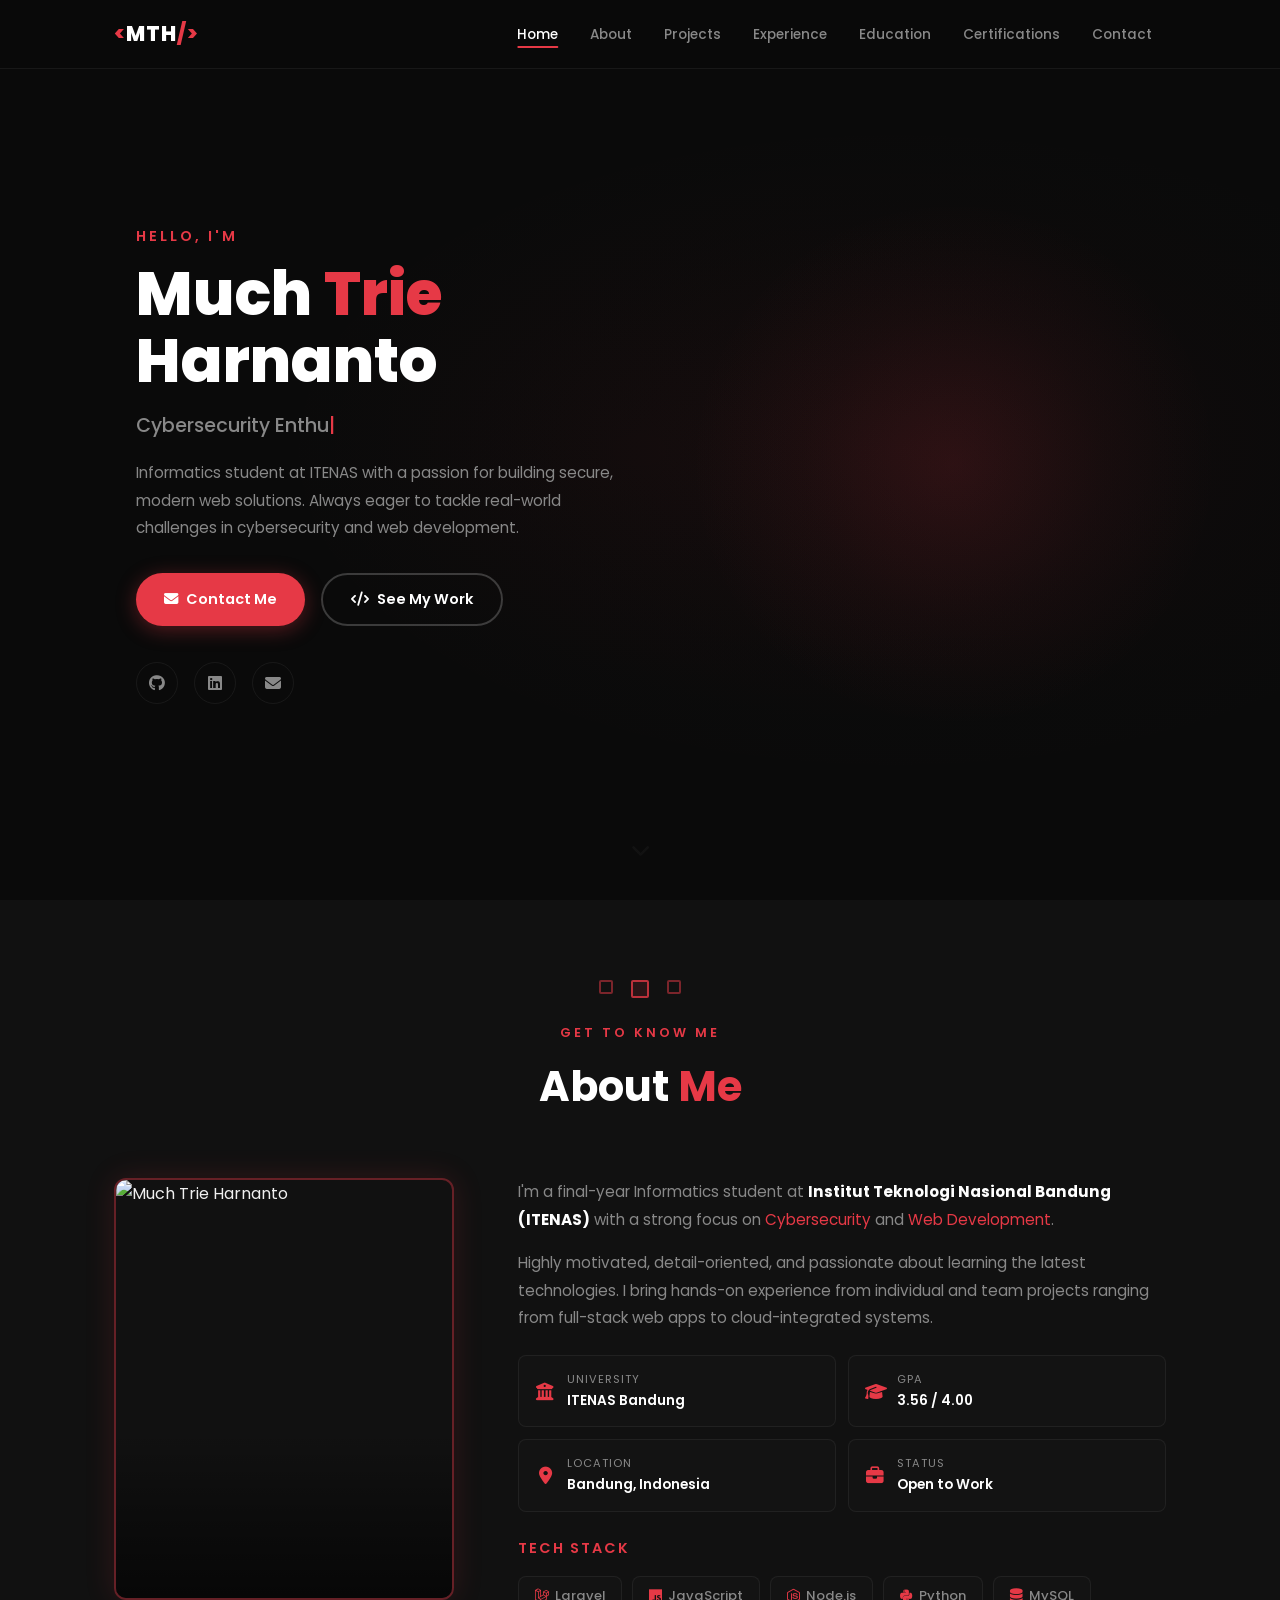
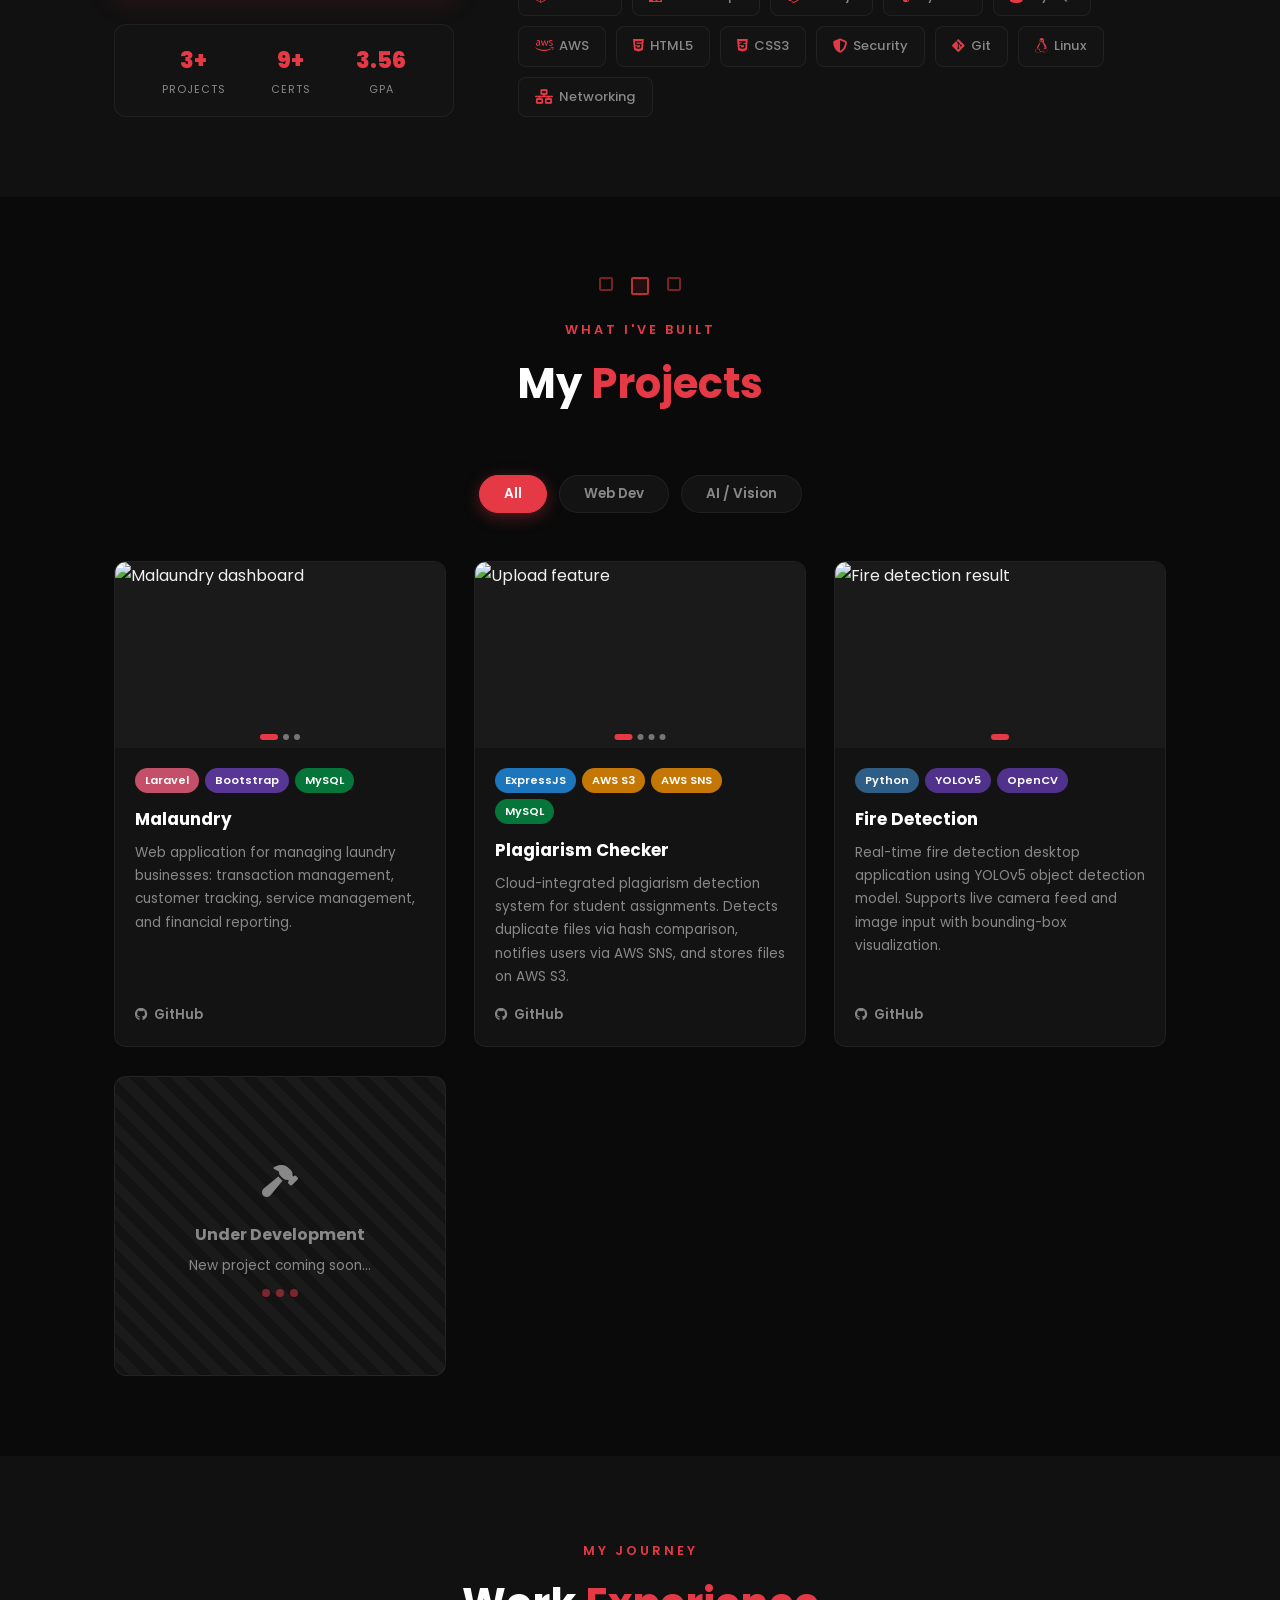
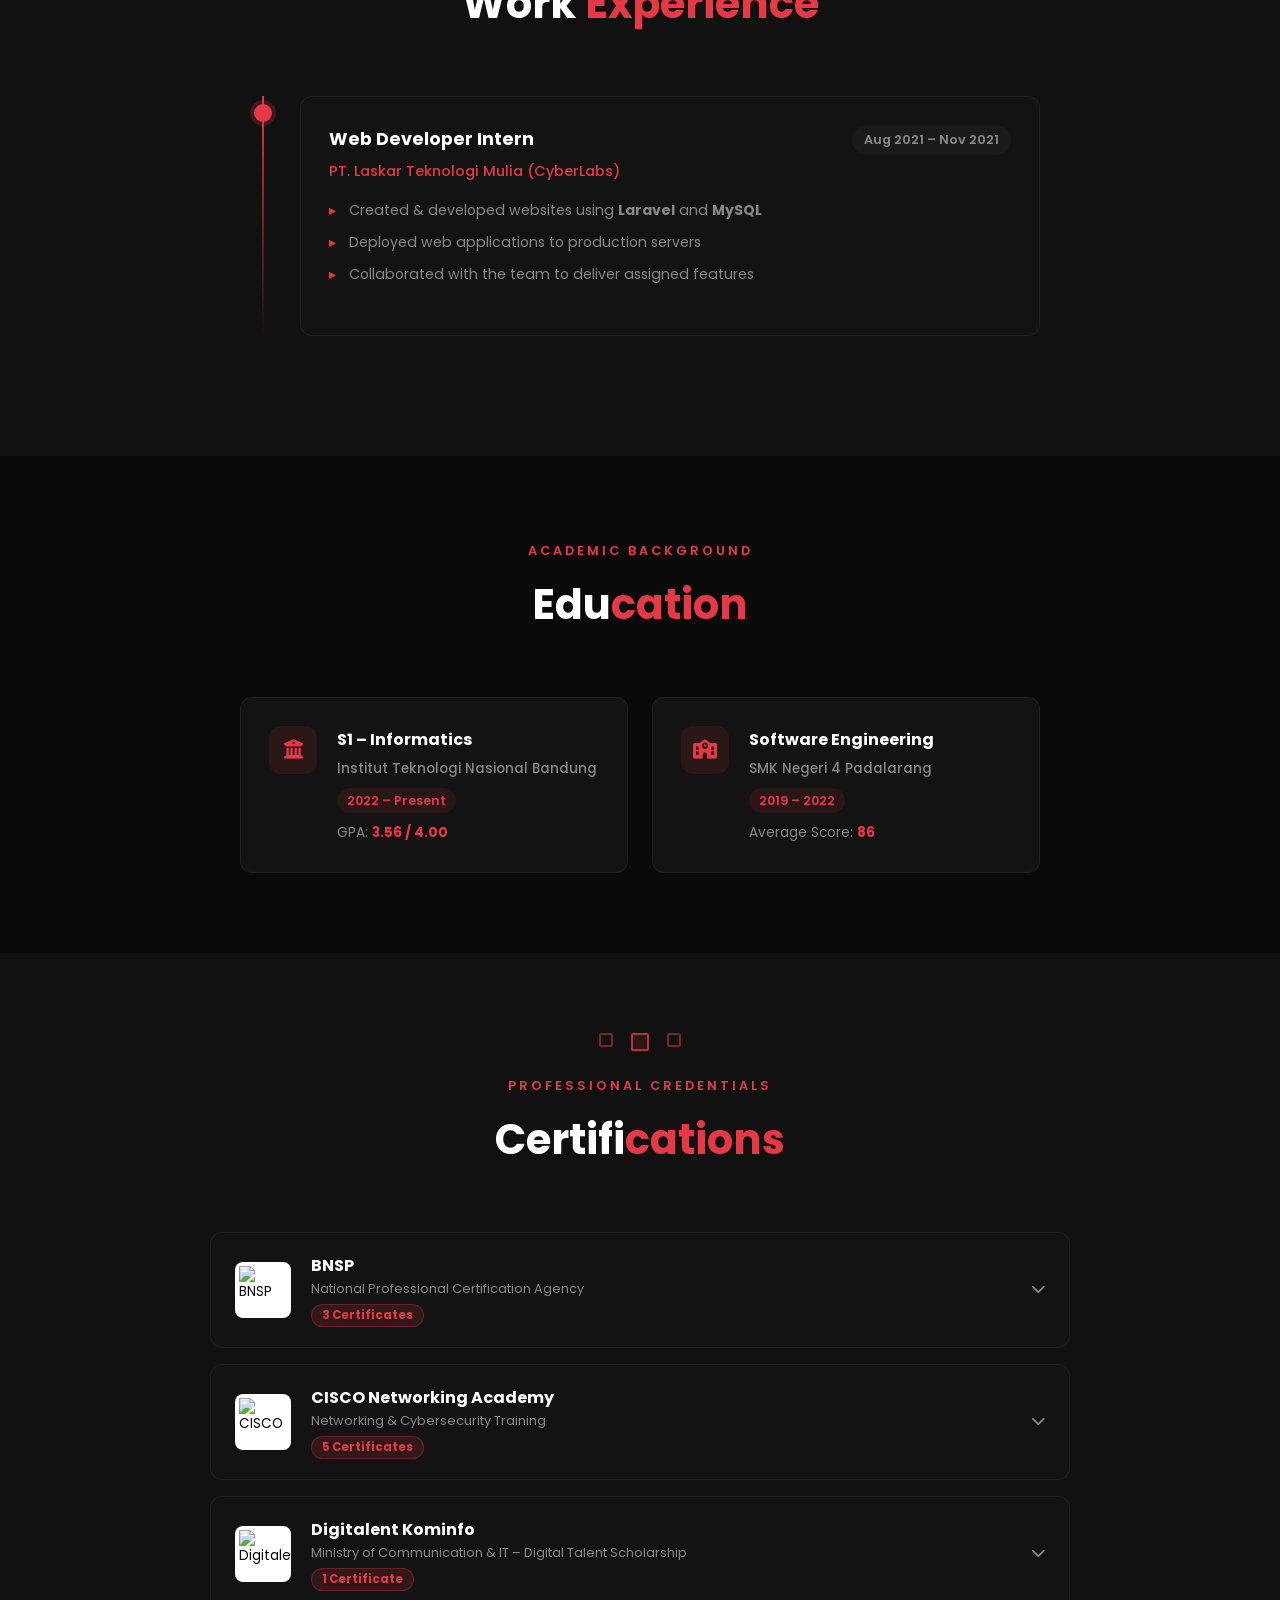
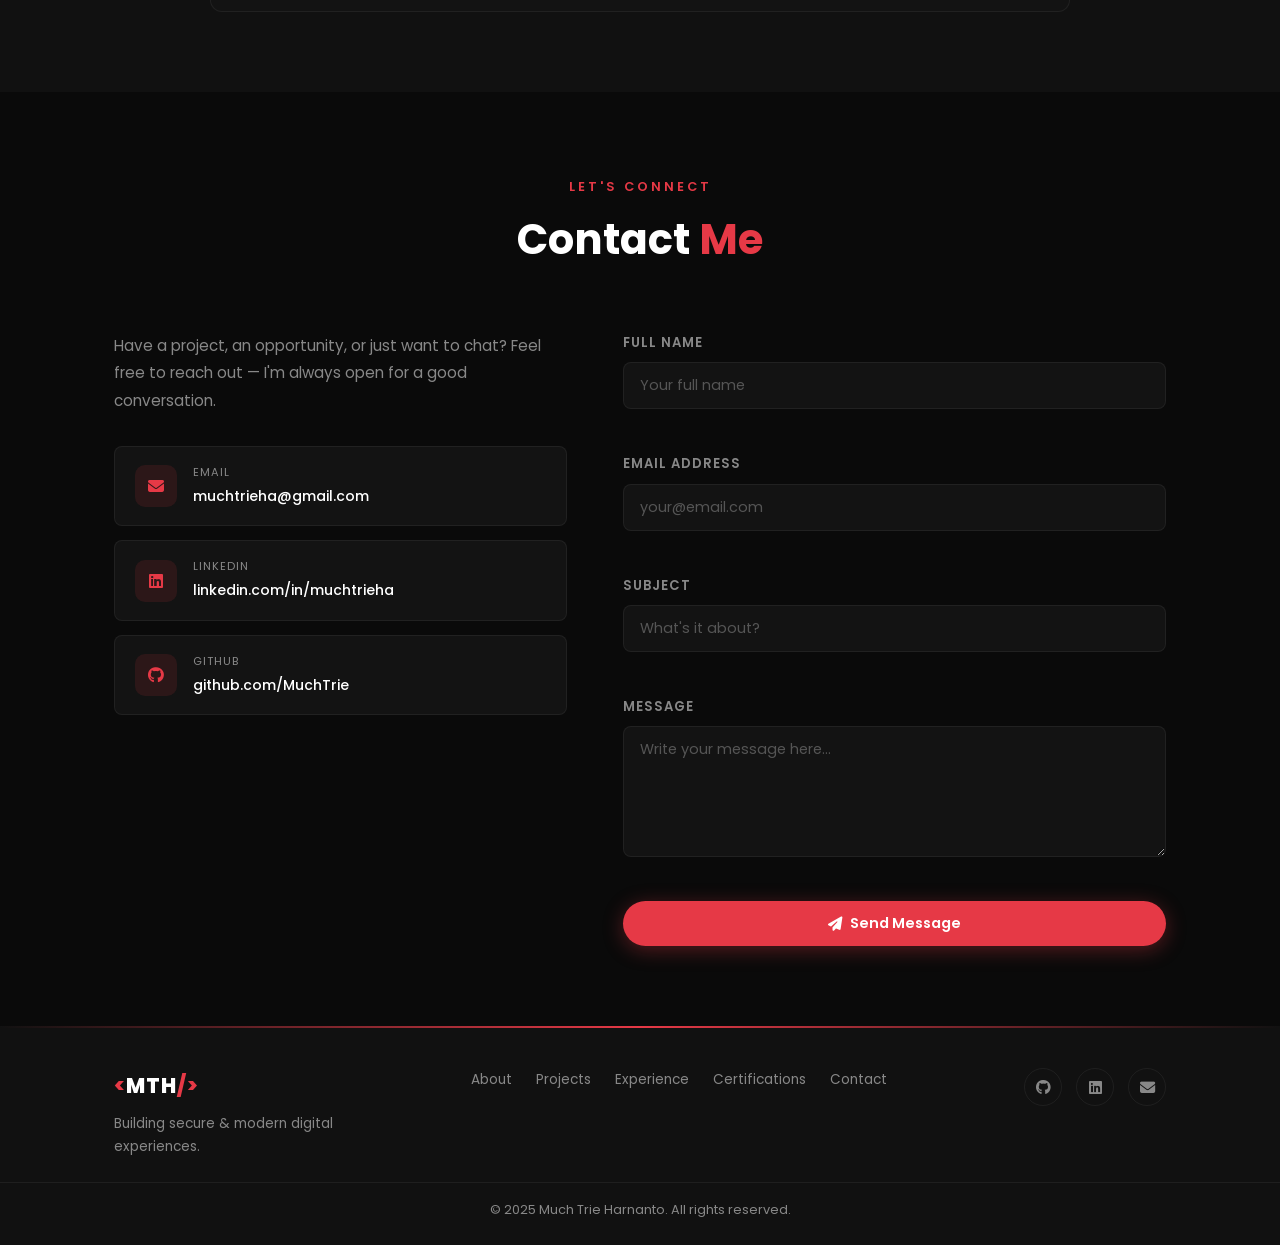
==== commit 98f7aa9c: "add some 3d design implementation" ====
--- a/index.html
+++ b/index.html
@@ -39,6 +39,15 @@
     <i class="fas fa-chevron-up"></i>
   </button>
 
+  <!-- Three.js (3D engine) -->
+  <script src="https://cdnjs.cloudflare.com/ajax/libs/three.js/r128/three.min.js"></script>
+
+  <!-- 3D Hero Background -->
+  <script src="scripts/3d-hero.js"></script>
+
+  <!-- 3D Network Globe -->
+  <script src="scripts/3d-globe.js"></script>
+
   <!-- Main Script -->
   <script src="scripts/script.js"></script>
 </body>
--- a/styles/style.css
+++ b/styles/style.css
@@ -243,32 +243,24 @@
   padding-top: 68px;
 }
 
-/* Animated background lines */
-.hero-bg-lines {
+/* 3D Particle Canvas Background */
+#hero-3d-canvas {
   position: absolute;
   inset: 0;
+  width: 100%;
+  height: 100%;
   pointer-events: none;
-  overflow: hidden;
-}
-.hero-bg-lines span {
+  z-index: 0;
+  opacity: 0.7;
+}
+.hero-3d-overlay {
   position: absolute;
-  top: 0;
-  width: 1px;
-  height: 100%;
-  background: linear-gradient(to bottom, transparent, rgba(230, 57, 70, 0.12), transparent);
-  animation: lineFall 6s linear infinite;
-}
-.hero-bg-lines span:nth-child(1) { left: 10%;  animation-delay: 0s;   animation-duration: 7s; }
-.hero-bg-lines span:nth-child(2) { left: 25%;  animation-delay: 1.5s; animation-duration: 5s; }
-.hero-bg-lines span:nth-child(3) { left: 50%;  animation-delay: 3s;   animation-duration: 8s; }
-.hero-bg-lines span:nth-child(4) { left: 75%;  animation-delay: 0.8s; animation-duration: 6s; }
-.hero-bg-lines span:nth-child(5) { left: 90%;  animation-delay: 2.2s; animation-duration: 9s; }
-
-@keyframes lineFall {
-  0%   { opacity: 0; transform: scaleY(0) translateY(-100%); }
-  10%  { opacity: 1; }
-  90%  { opacity: 1; }
-  100% { opacity: 0; transform: scaleY(1) translateY(0); }
+  inset: 0;
+  background:
+    radial-gradient(ellipse 90% 80% at 50% 50%, transparent 0%, var(--bg) 85%),
+    linear-gradient(to bottom, transparent 70%, var(--bg) 100%);
+  pointer-events: none;
+  z-index: 1;
 }
 
 .hero-container {
@@ -280,7 +272,7 @@
   padding-bottom: 80px;
 }
 
-.hero-content { flex: 1; max-width: 580px; }
+.hero-content { flex: 1; max-width: 580px; position: relative; z-index: 5; }
 
 .hero-greeting {
   font-size: 0.9rem;
@@ -338,57 +330,39 @@
   box-shadow: 0 6px 16px var(--red-glow);
 }
 
-/* Profile image */
-.hero-image {
+/* 3D Network Globe */
+.hero-globe {
   position: relative;
   flex-shrink: 0;
-}
-.profile-frame {
-  position: relative;
-  width: 320px;
-  height: 320px;
-}
-.profile-ring {
-  position: absolute;
-  inset: -8px;
-  border-radius: 50%;
-  background: conic-gradient(from 0deg, var(--red) 0%, transparent 40%, var(--red) 100%);
-  animation: spin 8s linear infinite;
-}
-@keyframes spin { to { transform: rotate(360deg); } }
-.profile-pic {
+  width: 380px;
+  height: 380px;
+  z-index: 5;
+  display: flex;
+  align-items: center;
+  justify-content: center;
+}
+#globe-3d-canvas {
   width: 100%;
   height: 100%;
-  object-fit: cover;
+  display: block;
+}
+.globe-glow {
+  position: absolute;
+  inset: -20%;
   border-radius: 50%;
-  border: 4px solid var(--bg);
-  position: relative;
-  z-index: 1;
-}
-
-/* Floating badges */
-.badge {
-  position: absolute;
-  background: var(--bg-card);
-  border: 1px solid var(--border-red);
-  color: var(--white);
-  font-size: 0.75rem;
-  font-weight: 600;
-  padding: 8px 14px;
-  border-radius: 50px;
-  display: flex;
-  align-items: center;
-  gap: 6px;
-  box-shadow: var(--shadow);
-  z-index: 2;
-  animation: float 3s ease-in-out infinite;
-}
-.badge i { color: var(--red); }
-.badge-1 { top: -8px; right: -16px; animation-delay: 0s; }
-.badge-2 { bottom: 24px; left: -24px; animation-delay: 1.5s; }
-@keyframes float {
-  0%, 100% { transform: translateY(0); }
-  50%       { transform: translateY(-8px); }
+  background: radial-gradient(
+    circle at center,
+    rgba(230, 57, 70, 0.12) 0%,
+    rgba(230, 57, 70, 0.04) 40%,
+    transparent 70%
+  );
+  pointer-events: none;
+  z-index: -1;
+  animation: globePulse 4s ease-in-out infinite;
+}
+@keyframes globePulse {
+  0%, 100% { opacity: 0.6; transform: scale(1); }
+  50%      { opacity: 1;   transform: scale(1.05); }
 }
 
 /* Scroll indicator */
@@ -466,12 +440,13 @@
 }
 .about-text strong { color: var(--white); }
 
-/* Info cards */
+/* Info cards — 3D hover */
 .about-info-grid {
   display: grid;
   grid-template-columns: 1fr 1fr;
   gap: 12px;
   margin: 24px 0;
+  perspective: 600px;
 }
 .about-info-card {
   background: var(--bg-card);
@@ -481,9 +456,14 @@
   display: flex;
   align-items: center;
   gap: 12px;
-  transition: border-color var(--transition);
-}
-.about-info-card:hover { border-color: var(--red); }
+  transition: all var(--transition);
+  transform-style: preserve-3d;
+}
+.about-info-card:hover {
+  border-color: var(--red);
+  transform: rotateY(4deg) translateZ(8px);
+  box-shadow: -4px 4px 20px rgba(230, 57, 70, 0.15);
+}
 .about-info-card > i {
   font-size: 1.1rem;
   color: var(--red);
@@ -505,7 +485,7 @@
   color: var(--white);
 }
 
-/* Skills */
+/* Skills — 3D floating */
 .skills-title {
   font-size: 0.9rem;
   font-weight: 600;
@@ -518,6 +498,7 @@
   display: flex;
   flex-wrap: wrap;
   gap: 10px;
+  perspective: 500px;
 }
 .skill-card {
   background: var(--bg-card);
@@ -530,13 +511,16 @@
   display: flex;
   align-items: center;
   gap: 6px;
-  transition: all var(--transition);
+  transition: all 0.35s cubic-bezier(0.25, 0.46, 0.45, 0.94);
+  transform-style: preserve-3d;
 }
 .skill-card:hover {
   border-color: var(--red);
   color: var(--white);
   background: rgba(230, 57, 70, 0.08);
-  transform: translateY(-2px);
+  transform: translateY(-6px) translateZ(20px) rotateX(-5deg);
+  box-shadow: 0 12px 24px rgba(230, 57, 70, 0.2),
+              0 4px 8px rgba(0, 0, 0, 0.3);
 }
 .skill-card i { color: var(--red); font-size: 0.9rem; }
 
@@ -568,11 +552,12 @@
   box-shadow: 0 4px 16px rgba(230, 57, 70, 0.35);
 }
 
-/* Grid */
+/* Grid — 3D perspective */
 .projects-grid {
   display: grid;
   grid-template-columns: repeat(auto-fill, minmax(310px, 1fr));
   gap: 28px;
+  perspective: 1000px;
 }
 
 .project-card {
@@ -580,15 +565,37 @@
   border: 1px solid var(--border);
   border-radius: var(--radius);
   overflow: hidden;
-  transition: transform var(--transition), border-color var(--transition), box-shadow var(--transition);
+  transition: transform 0.15s ease-out, border-color var(--transition), box-shadow 0.15s ease-out;
   display: flex;
   flex-direction: column;
+  transform-style: preserve-3d;
+  will-change: transform;
+  position: relative;
 }
 .project-card:hover {
-  transform: translateY(-6px);
   border-color: var(--border-red);
-  box-shadow: 0 12px 40px rgba(230, 57, 70, 0.15);
-}
+  box-shadow: 0 20px 50px rgba(230, 57, 70, 0.2),
+              0 8px 16px rgba(0, 0, 0, 0.4);
+}
+/* 3D glare overlay */
+.project-card .tilt-glare {
+  position: absolute;
+  inset: 0;
+  border-radius: var(--radius);
+  pointer-events: none;
+  z-index: 10;
+  opacity: 0;
+  transition: opacity 0.3s ease;
+  background: linear-gradient(
+    105deg,
+    rgba(255, 255, 255, 0) 40%,
+    rgba(255, 255, 255, 0.03) 45%,
+    rgba(255, 255, 255, 0.06) 50%,
+    rgba(255, 255, 255, 0.03) 55%,
+    rgba(255, 255, 255, 0) 60%
+  );
+}
+.project-card:hover .tilt-glare { opacity: 1; }
 
 /* Carousel */
 .project-carousel {
@@ -893,6 +900,7 @@
   gap: 24px;
   max-width: 800px;
   margin: 0 auto;
+  perspective: 800px;
 }
 .edu-card {
   background: var(--bg-card);
@@ -902,11 +910,14 @@
   display: flex;
   gap: 20px;
   align-items: flex-start;
-  transition: border-color var(--transition), transform var(--transition);
+  transition: all 0.35s cubic-bezier(0.25, 0.46, 0.45, 0.94);
+  transform-style: preserve-3d;
 }
 .edu-card:hover {
   border-color: var(--border-red);
-  transform: translateY(-4px);
+  transform: translateY(-6px) rotateX(-3deg) translateZ(12px);
+  box-shadow: 0 16px 40px rgba(230, 57, 70, 0.15),
+              0 6px 12px rgba(0, 0, 0, 0.3);
 }
 .edu-icon {
   width: 48px;
@@ -1082,9 +1093,15 @@
   display: flex;
   align-items: center;
   gap: 16px;
-  transition: border-color var(--transition);
-}
-.contact-card:hover { border-color: var(--border-red); }
+  transition: all 0.35s cubic-bezier(0.25, 0.46, 0.45, 0.94);
+  transform-style: preserve-3d;
+}
+.contact-cards { perspective: 600px; }
+.contact-card:hover {
+  border-color: var(--border-red);
+  transform: rotateY(-4deg) translateZ(10px);
+  box-shadow: 4px 4px 20px rgba(230, 57, 70, 0.15);
+}
 .contact-icon {
   width: 42px;
   height: 42px;
@@ -1296,7 +1313,7 @@
   .hero-buttons { justify-content: center; }
   .hero-socials { justify-content: center; }
   .hero-description { margin-left: auto; margin-right: auto; }
-  .profile-frame { width: 240px; height: 240px; }
+  .hero-globe { width: 280px; height: 280px; }
 
   /* About */
   .about-grid { grid-template-columns: 1fr; gap: 40px; }
@@ -1314,8 +1331,7 @@
   :root { --section-py: 60px; }
 
   .hero-title { font-size: 2rem; }
-  .profile-frame { width: 200px; height: 200px; }
-  .badge-1, .badge-2 { display: none; }
+  .hero-globe { width: 220px; height: 220px; }
 
   .about-info-grid { grid-template-columns: 1fr; }
 
@@ -1331,6 +1347,78 @@
 
 /* ── 17. HIDDEN UTIL ──────────────────────────────────────── */
 [hidden] { display: none !important; }
+
+/* ── 18b. 3D SECTION ACCENT ─────────────────────────────── */
+.section-3d-accent {
+  display: flex;
+  justify-content: center;
+  gap: 18px;
+  margin-bottom: 20px;
+  perspective: 400px;
+}
+.section-3d-accent span {
+  display: block;
+  width: 14px;
+  height: 14px;
+  border: 2px solid var(--red);
+  border-radius: 2px;
+  animation: spin3dAccent 4s linear infinite;
+  opacity: 0.5;
+}
+.section-3d-accent span:nth-child(1) { animation-delay: 0s; animation-duration: 3.5s; }
+.section-3d-accent span:nth-child(2) {
+  width: 18px;
+  height: 18px;
+  background: rgba(230, 57, 70, 0.15);
+  opacity: 0.8;
+  animation-delay: 0.5s;
+  animation-duration: 4s;
+}
+.section-3d-accent span:nth-child(3) { animation-delay: 1s; animation-duration: 4.5s; }
+
+@keyframes spin3dAccent {
+  0%   { transform: rotate3d(1, 1, 0, 0deg); }
+  25%  { transform: rotate3d(1, 1, 0, 90deg); }
+  50%  { transform: rotate3d(1, 1, 0, 180deg); }
+  75%  { transform: rotate3d(1, 1, 0, 270deg); }
+  100% { transform: rotate3d(1, 1, 0, 360deg); }
+}
+
+/* ── 18c. 3D CERTIFICATION CARDS ────────────────────────── */
+.cert-providers {
+  perspective: 800px;
+}
+.cert-provider {
+  transform-style: preserve-3d;
+  transition: all var(--transition);
+}
+.cert-provider:hover {
+  transform: translateZ(8px);
+  box-shadow: 0 8px 30px rgba(230, 57, 70, 0.1);
+}
+
+/* ── 18d. 3D RESPONSIVE DISABLE ─────────────────────────── */
+@media (max-width: 768px) {
+  .project-card,
+  .skill-card,
+  .about-info-card,
+  .edu-card,
+  .contact-card,
+  .cert-provider {
+    transform-style: flat !important;
+  }
+  .project-card:hover,
+  .skill-card:hover,
+  .about-info-card:hover,
+  .edu-card:hover,
+  .contact-card:hover,
+  .cert-provider:hover {
+    transform: translateY(-4px) !important;
+  }
+  .section-3d-accent {
+    display: none;
+  }
+}
 
 /* ── 18. AVATAR COMPONENTS ──────────────────────────────── */
 
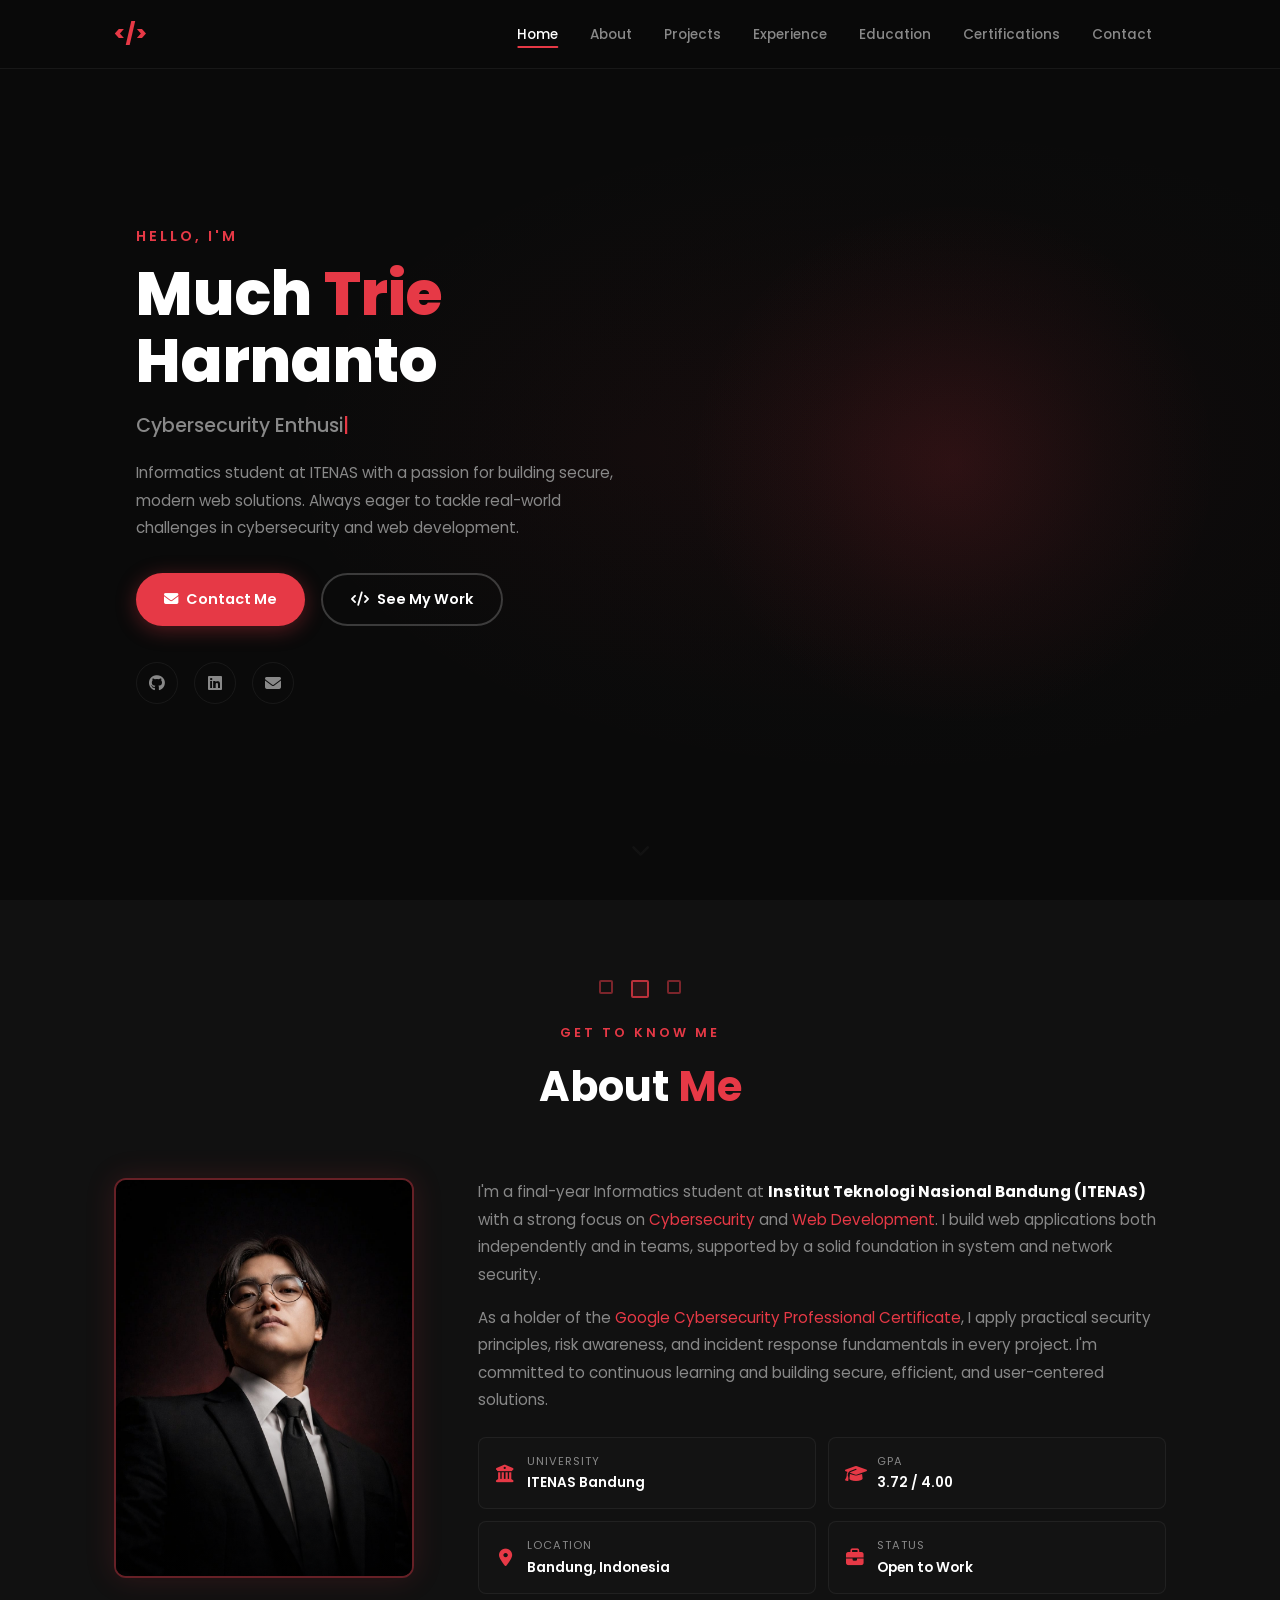
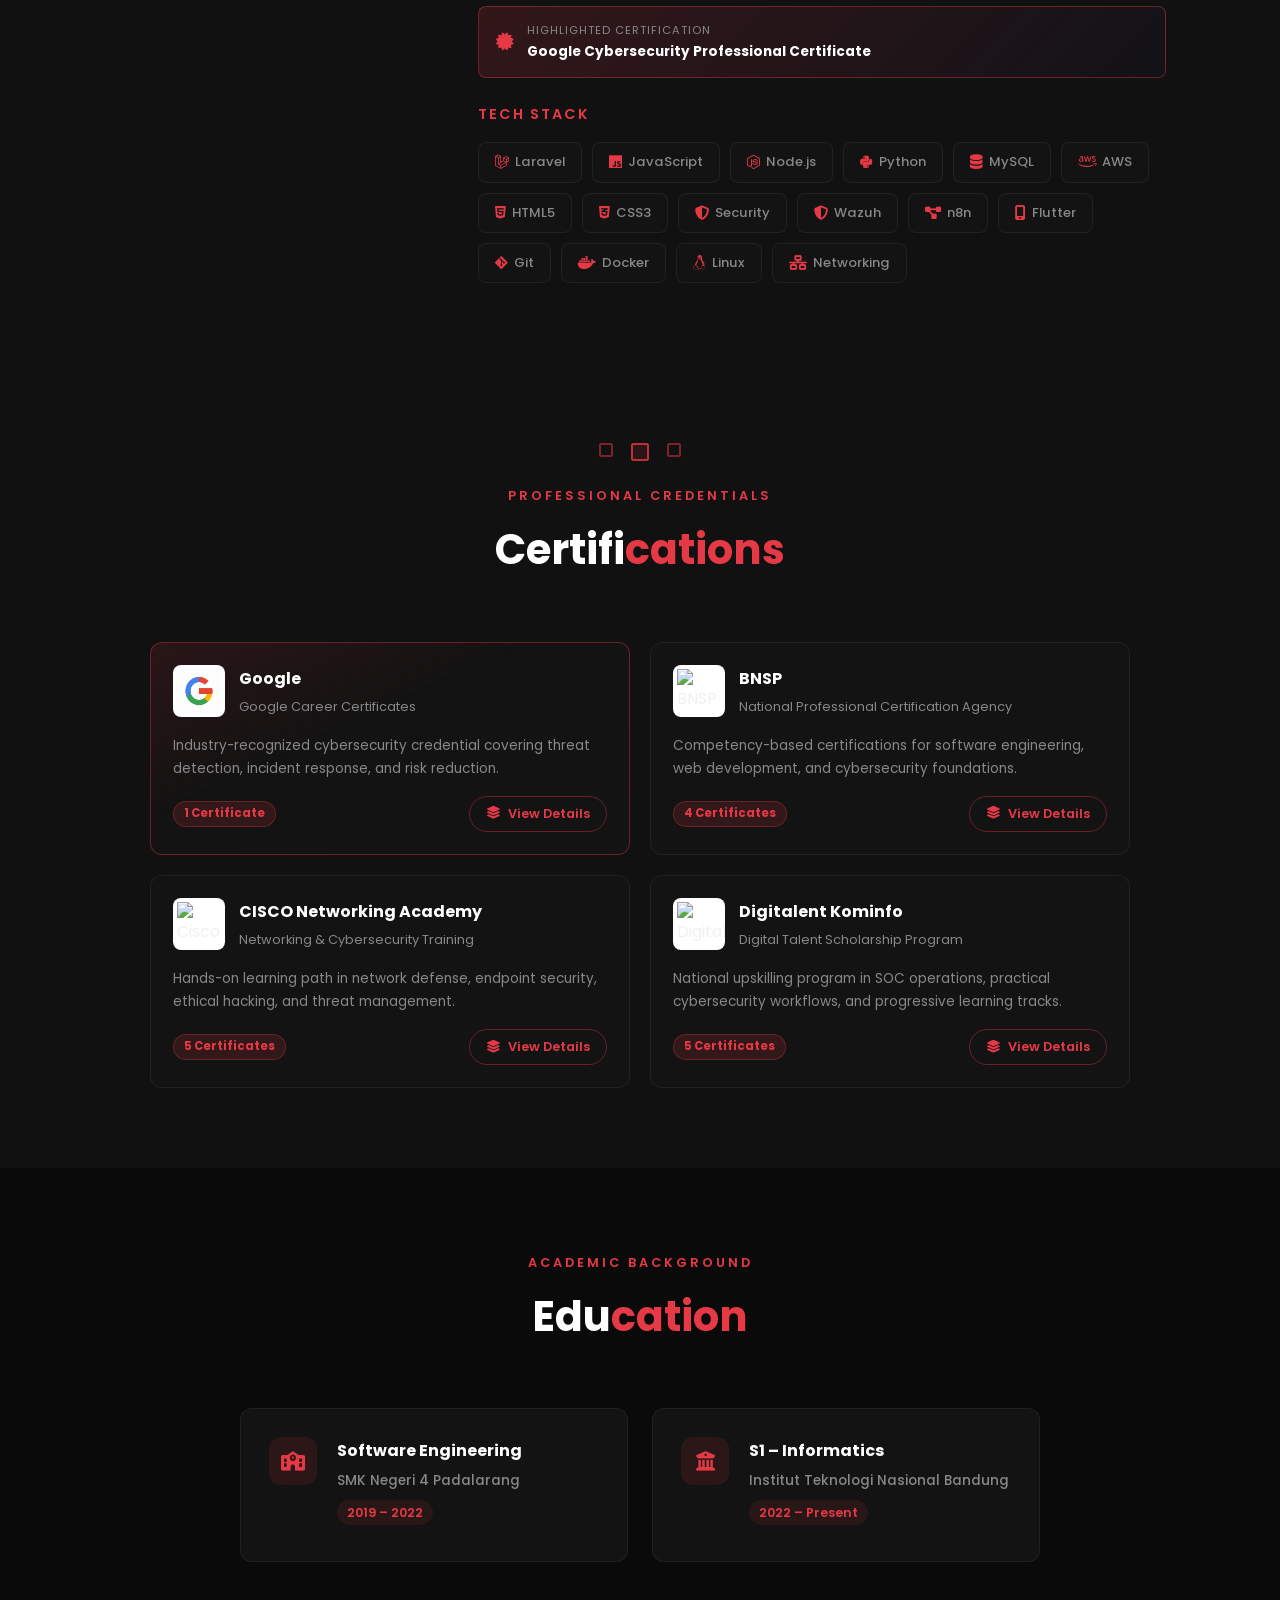
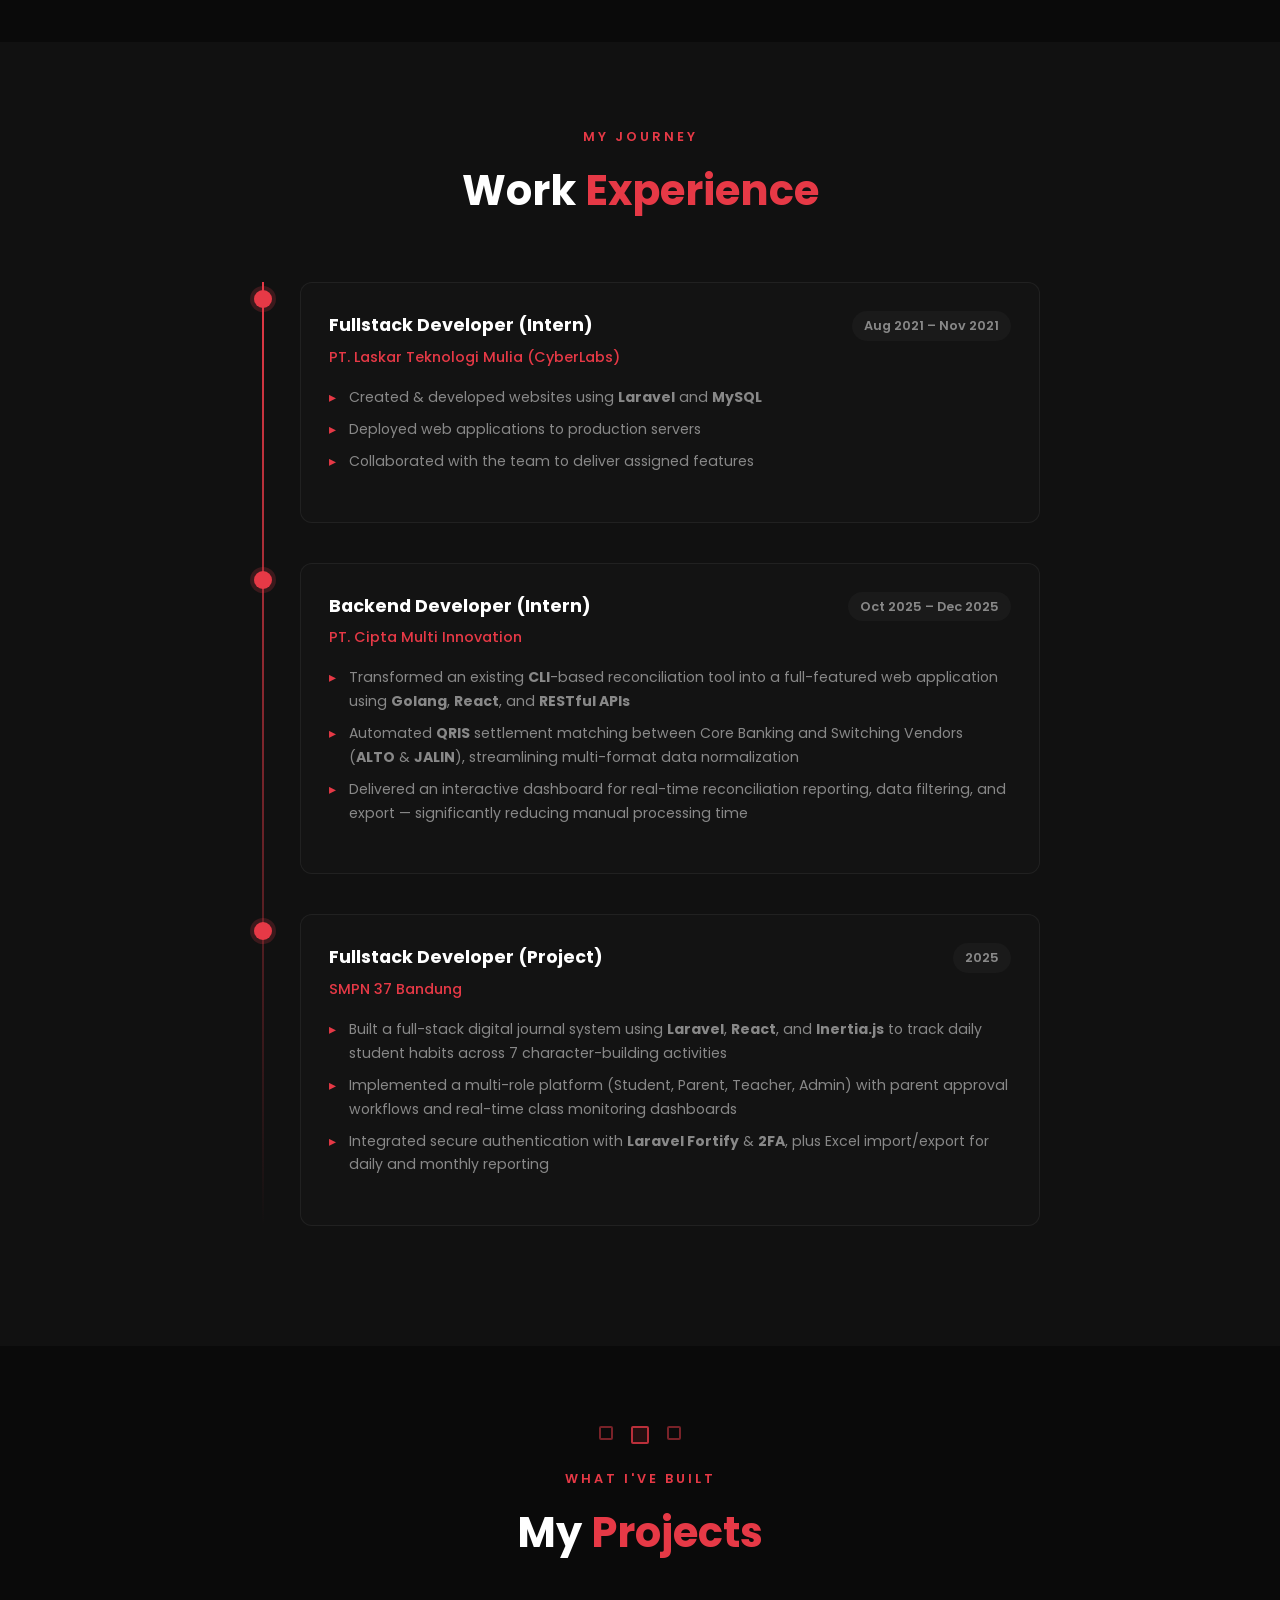
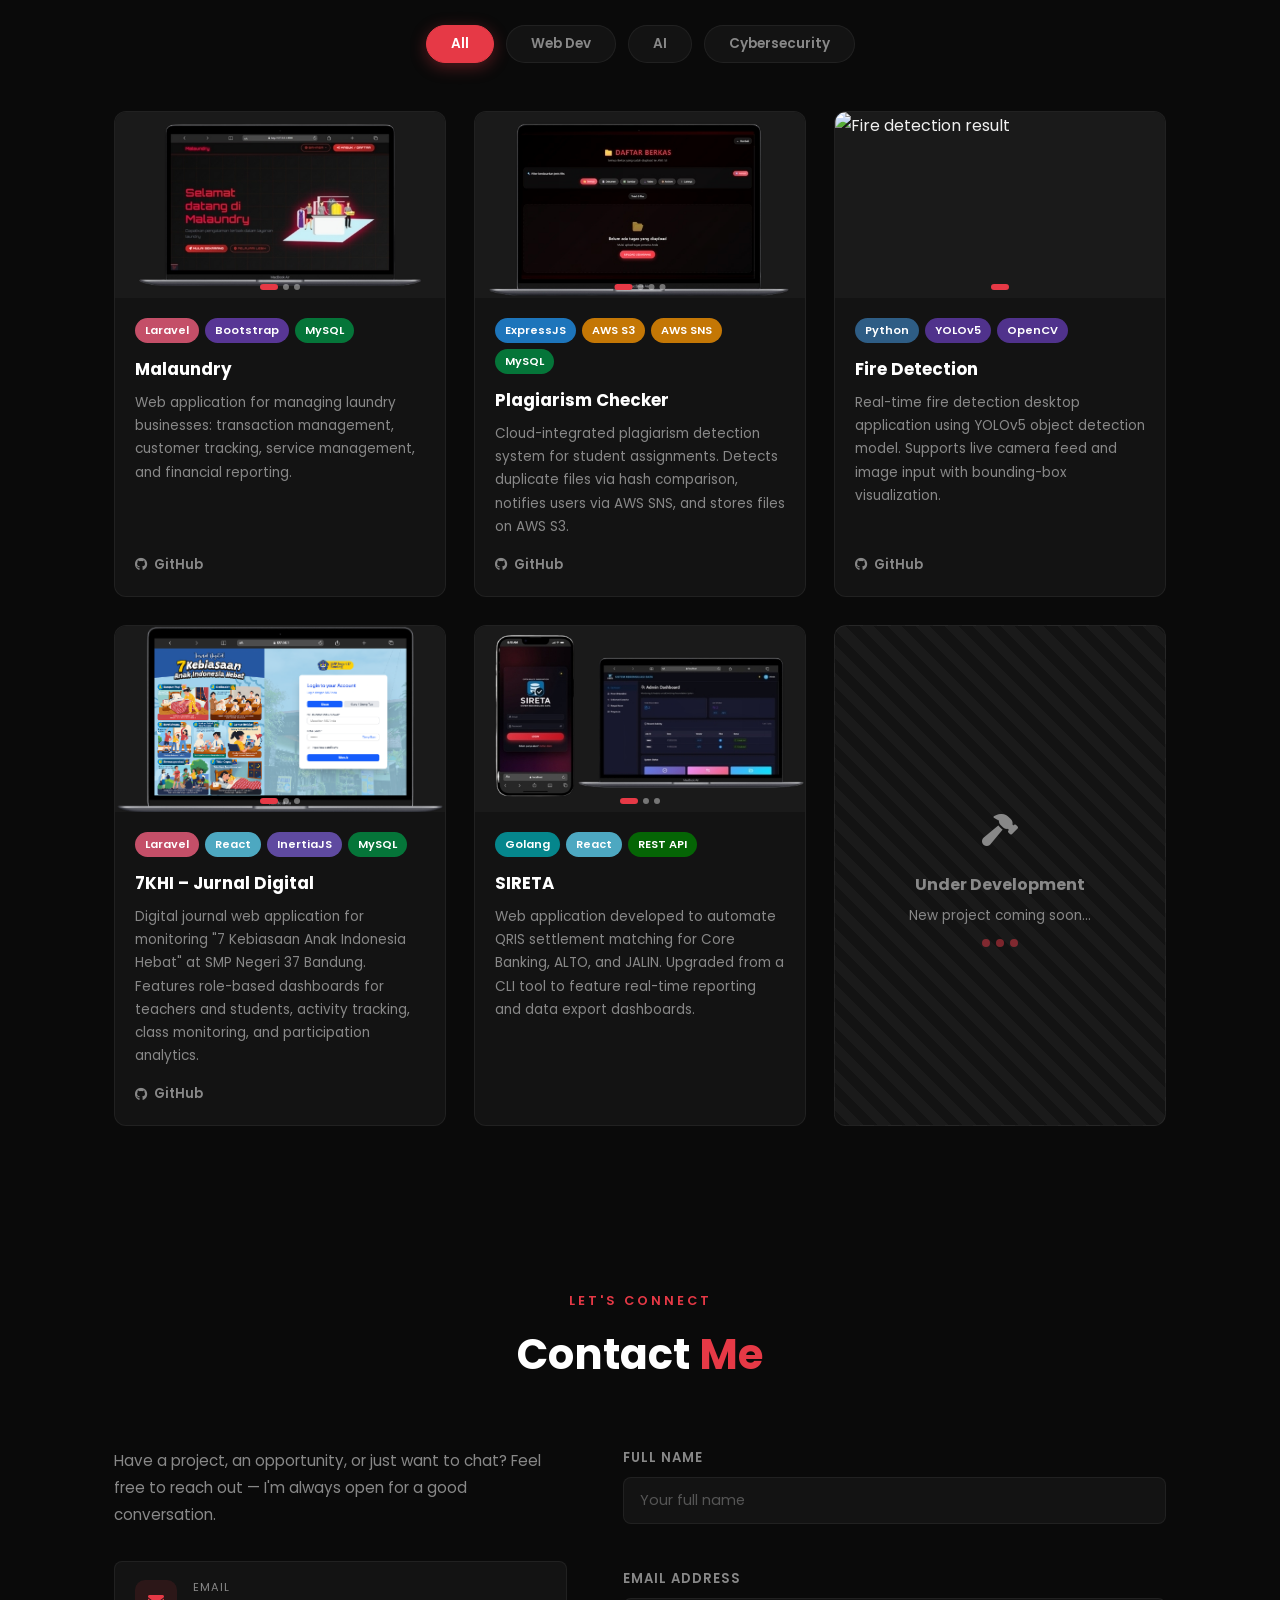
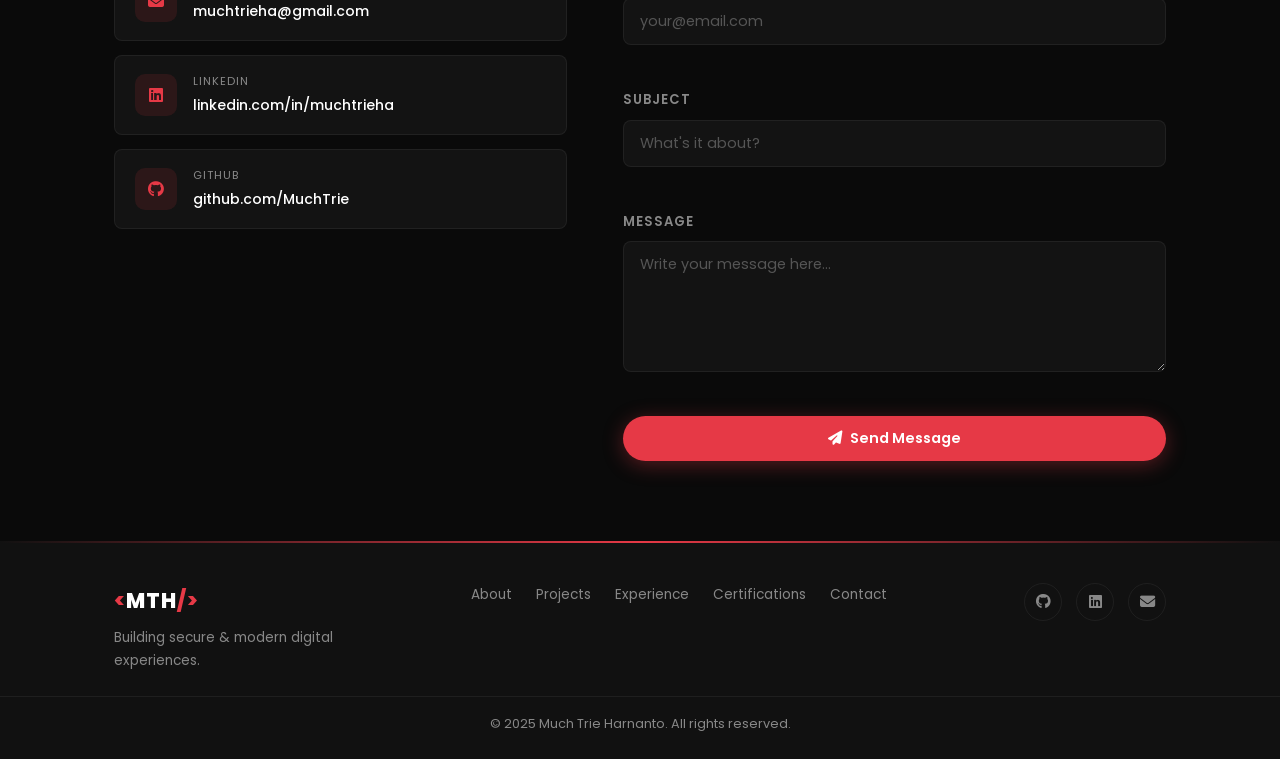
==== commit 45a846ae: "update" ====
--- a/index.html
+++ b/index.html
@@ -25,10 +25,10 @@
   <main id="main-content">
     <div id="section-hero"></div>
     <div id="section-about"></div>
+    <div id="section-certifications"></div>
+    <div id="section-education"></div>
+    <div id="section-experience"></div>
     <div id="section-projects"></div>
-    <div id="section-experience"></div>
-    <div id="section-education"></div>
-    <div id="section-certifications"></div>
     <div id="section-contact"></div>
   </main>
 
--- a/styles/style.css
+++ b/styles/style.css
@@ -7,39 +7,45 @@
 /* ── 1. CSS CUSTOM PROPERTIES ────────────────────────────── */
 :root {
   /* Colors */
-  --red:        #e63946;
-  --red-dark:   #c1121f;
-  --red-glow:   rgba(230, 57, 70, 0.25);
-  --bg:         #0a0a0a;
-  --bg-2:       #111111;
-  --bg-3:       #1a1a1a;
-  --bg-card:    #131313;
-  --border:     rgba(255, 255, 255, 0.06);
+  --red: #e63946;
+  --red-dark: #c1121f;
+  --red-glow: rgba(230, 57, 70, 0.25);
+  --bg: #0a0a0a;
+  --bg-2: #111111;
+  --bg-3: #1a1a1a;
+  --bg-card: #131313;
+  --border: rgba(255, 255, 255, 0.06);
   --border-red: rgba(230, 57, 70, 0.4);
-  --text:       #f0f0f0;
+  --text: #f0f0f0;
   --text-muted: #888888;
-  --white:      #ffffff;
+  --white: #ffffff;
 
   /* Typography */
-  --font:       'Poppins', sans-serif;
+  --font: 'Poppins', sans-serif;
 
   /* Spacing */
   --section-py: 80px;
-  --container:  1100px;
-  --radius:     12px;
-  --radius-sm:  8px;
+  --container: 1100px;
+  --radius: 12px;
+  --radius-sm: 8px;
 
   /* Transitions */
   --transition: 0.3s ease;
   --transition-slow: 0.5s ease;
 
   /* Shadow */
-  --shadow:     0 4px 24px rgba(0, 0, 0, 0.5);
+  --shadow: 0 4px 24px rgba(0, 0, 0, 0.5);
   --shadow-red: 0 4px 24px rgba(230, 57, 70, 0.3);
 }
 
 /* ── 2. RESET & BASE ─────────────────────────────────────── */
-*, *::before, *::after { box-sizing: border-box; margin: 0; padding: 0; }
+*,
+*::before,
+*::after {
+  box-sizing: border-box;
+  margin: 0;
+  padding: 0;
+}
 
 html {
   scroll-behavior: smooth;
@@ -54,10 +60,30 @@
   overflow-x: hidden;
 }
 
-img { display: block; max-width: 100%; }
-a  { text-decoration: none; color: inherit; }
-ul { list-style: none; }
-button { cursor: pointer; border: none; background: none; font-family: inherit; }
+body.modal-open {
+  overflow: hidden;
+}
+
+img {
+  display: block;
+  max-width: 100%;
+}
+
+a {
+  text-decoration: none;
+  color: inherit;
+}
+
+ul {
+  list-style: none;
+}
+
+button {
+  cursor: pointer;
+  border: none;
+  background: none;
+  font-family: inherit;
+}
 
 /* ── 3. UTILITIES ────────────────────────────────────────── */
 .container {
@@ -66,7 +92,9 @@
   padding: 0 24px;
 }
 
-.text-red { color: var(--red); }
+.text-red {
+  color: var(--red);
+}
 
 .section {
   padding: var(--section-py) 0;
@@ -76,6 +104,7 @@
   text-align: center;
   margin-bottom: 56px;
 }
+
 .section-label {
   display: inline-block;
   font-size: 0.8rem;
@@ -85,6 +114,7 @@
   color: var(--red);
   margin-bottom: 8px;
 }
+
 .section-title {
   font-size: clamp(1.8rem, 4vw, 2.6rem);
   font-weight: 700;
@@ -109,6 +139,7 @@
   color: var(--white);
   box-shadow: 0 4px 20px rgba(230, 57, 70, 0.35);
 }
+
 .btn-primary:hover {
   background: var(--red-dark);
   transform: translateY(-2px);
@@ -120,13 +151,17 @@
   color: var(--white);
   border: 2px solid rgba(255, 255, 255, 0.2);
 }
+
 .btn-outline:hover {
   border-color: var(--red);
   color: var(--red);
   transform: translateY(-2px);
 }
 
-.btn-full { width: 100%; justify-content: center; }
+.btn-full {
+  width: 100%;
+  justify-content: center;
+}
 
 /* ── 5. NAVBAR ───────────────────────────────────────────── */
 .navbar {
@@ -141,6 +176,7 @@
   border-bottom: 1px solid var(--border);
   transition: background var(--transition);
 }
+
 .navbar.scrolled {
   background: rgba(10, 10, 10, 0.97);
   box-shadow: 0 2px 20px rgba(0, 0, 0, 0.6);
@@ -163,8 +199,14 @@
   color: var(--white);
   letter-spacing: 1px;
 }
-.logo-bracket { color: var(--red); }
-.nav-logo:hover .logo-bracket { text-shadow: 0 0 8px var(--red); }
+
+.logo-bracket {
+  color: var(--red);
+}
+
+.nav-logo:hover .logo-bracket {
+  text-shadow: 0 0 8px var(--red);
+}
 
 /* Menu */
 .nav-menu {
@@ -172,6 +214,7 @@
   align-items: center;
   gap: 4px;
 }
+
 .nav-link {
   font-size: 0.85rem;
   font-weight: 500;
@@ -181,6 +224,7 @@
   transition: all var(--transition);
   position: relative;
 }
+
 .nav-link::after {
   content: '';
   position: absolute;
@@ -193,10 +237,14 @@
   border-radius: 2px;
   transition: width var(--transition);
 }
-.nav-link:hover, .nav-link.active {
-  color: var(--white);
-}
-.nav-link:hover::after, .nav-link.active::after {
+
+.nav-link:hover,
+.nav-link.active {
+  color: var(--white);
+}
+
+.nav-link:hover::after,
+.nav-link.active::after {
   width: 60%;
 }
 
@@ -207,6 +255,7 @@
   gap: 5px;
   padding: 6px;
 }
+
 .bar {
   display: block;
   width: 26px;
@@ -215,9 +264,19 @@
   border-radius: 2px;
   transition: all var(--transition);
 }
-.hamburger.open .bar:nth-child(1) { transform: translateY(7px) rotate(45deg); }
-.hamburger.open .bar:nth-child(2) { opacity: 0; transform: scaleX(0); }
-.hamburger.open .bar:nth-child(3) { transform: translateY(-7px) rotate(-45deg); }
+
+.hamburger.open .bar:nth-child(1) {
+  transform: translateY(7px) rotate(45deg);
+}
+
+.hamburger.open .bar:nth-child(2) {
+  opacity: 0;
+  transform: scaleX(0);
+}
+
+.hamburger.open .bar:nth-child(3) {
+  transform: translateY(-7px) rotate(-45deg);
+}
 
 /* Mobile overlay */
 .nav-overlay {
@@ -229,7 +288,11 @@
   opacity: 0;
   transition: opacity var(--transition);
 }
-.nav-overlay.show { display: block; opacity: 1; }
+
+.nav-overlay.show {
+  display: block;
+  opacity: 1;
+}
 
 /* ── 6. HERO ─────────────────────────────────────────────── */
 .hero {
@@ -239,7 +302,7 @@
   position: relative;
   overflow: hidden;
   background: radial-gradient(ellipse 80% 60% at 70% 50%, rgba(230, 57, 70, 0.07) 0%, transparent 60%),
-              var(--bg);
+    var(--bg);
   padding-top: 68px;
 }
 
@@ -253,6 +316,7 @@
   z-index: 0;
   opacity: 0.7;
 }
+
 .hero-3d-overlay {
   position: absolute;
   inset: 0;
@@ -272,7 +336,12 @@
   padding-bottom: 80px;
 }
 
-.hero-content { flex: 1; max-width: 580px; position: relative; z-index: 5; }
+.hero-content {
+  flex: 1;
+  max-width: 580px;
+  position: relative;
+  z-index: 5;
+}
 
 .hero-greeting {
   font-size: 0.9rem;
@@ -282,6 +351,7 @@
   color: var(--red);
   margin-bottom: 12px;
 }
+
 .hero-title {
   font-size: clamp(2.2rem, 5.5vw, 3.8rem);
   font-weight: 800;
@@ -289,6 +359,7 @@
   margin-bottom: 16px;
   color: var(--white);
 }
+
 .hero-subtitle {
   font-size: clamp(1rem, 2vw, 1.2rem);
   font-weight: 500;
@@ -296,11 +367,23 @@
   height: 1.8rem;
   margin-bottom: 20px;
 }
+
 .cursor {
   animation: blink 0.8s step-end infinite;
   color: var(--red);
 }
-@keyframes blink { 0%, 100% { opacity: 1; } 50% { opacity: 0; } }
+
+@keyframes blink {
+
+  0%,
+  100% {
+    opacity: 1;
+  }
+
+  50% {
+    opacity: 0;
+  }
+}
 
 .hero-description {
   font-size: 0.95rem;
@@ -309,9 +392,19 @@
   max-width: 500px;
   line-height: 1.8;
 }
-.hero-buttons { display: flex; gap: 16px; flex-wrap: wrap; margin-bottom: 36px; }
-
-.hero-socials { display: flex; gap: 16px; }
+
+.hero-buttons {
+  display: flex;
+  gap: 16px;
+  flex-wrap: wrap;
+  margin-bottom: 36px;
+}
+
+.hero-socials {
+  display: flex;
+  gap: 16px;
+}
+
 .hero-socials a {
   width: 42px;
   height: 42px;
@@ -323,6 +416,7 @@
   color: var(--text-muted);
   transition: all var(--transition);
 }
+
 .hero-socials a:hover {
   border-color: var(--red);
   color: var(--red);
@@ -341,28 +435,38 @@
   align-items: center;
   justify-content: center;
 }
+
 #globe-3d-canvas {
   width: 100%;
   height: 100%;
   display: block;
 }
+
 .globe-glow {
   position: absolute;
   inset: -20%;
   border-radius: 50%;
-  background: radial-gradient(
-    circle at center,
-    rgba(230, 57, 70, 0.12) 0%,
-    rgba(230, 57, 70, 0.04) 40%,
-    transparent 70%
-  );
+  background: radial-gradient(circle at center,
+      rgba(230, 57, 70, 0.12) 0%,
+      rgba(230, 57, 70, 0.04) 40%,
+      transparent 70%);
   pointer-events: none;
   z-index: -1;
   animation: globePulse 4s ease-in-out infinite;
 }
+
 @keyframes globePulse {
-  0%, 100% { opacity: 0.6; transform: scale(1); }
-  50%      { opacity: 1;   transform: scale(1.05); }
+
+  0%,
+  100% {
+    opacity: 0.6;
+    transform: scale(1);
+  }
+
+  50% {
+    opacity: 1;
+    transform: scale(1.05);
+  }
 }
 
 /* Scroll indicator */
@@ -376,32 +480,53 @@
   animation: bounce 2s ease-in-out infinite;
   transition: color var(--transition);
 }
-.scroll-indicator:hover { color: var(--red); }
+
+.scroll-indicator:hover {
+  color: var(--red);
+}
+
 @keyframes bounce {
-  0%, 100% { transform: translateX(-50%) translateY(0); }
-  50%       { transform: translateX(-50%) translateY(8px); }
+
+  0%,
+  100% {
+    transform: translateX(-50%) translateY(0);
+  }
+
+  50% {
+    transform: translateX(-50%) translateY(8px);
+  }
 }
 
 /* ── 7. REVEAL ANIMATIONS ────────────────────────────────── */
-.reveal, .fade-in, .fade-in-delay {
+.reveal,
+.fade-in,
+.fade-in-delay {
   opacity: 0;
   transform: translateY(30px);
   transition: opacity 0.6s ease, transform 0.6s ease;
 }
-.fade-in-delay { transition-delay: 0.2s; }
-.reveal.visible, .fade-in.visible, .fade-in-delay.visible {
+
+.fade-in-delay {
+  transition-delay: 0.2s;
+}
+
+.reveal.visible,
+.fade-in.visible,
+.fade-in-delay.visible {
   opacity: 1;
   transform: translateY(0);
 }
 
 /* ── 8. ABOUT ────────────────────────────────────────────── */
-.about { background: var(--bg-2); }
+.about {
+  background: var(--bg-2);
+}
 
 .about-grid {
   display: grid;
-  grid-template-columns: 340px 1fr;
+  grid-template-columns: 300px 1fr;
   gap: 64px;
-  align-items: stretch;
+  align-items: start;
 }
 
 .about-img-wrapper {
@@ -409,6 +534,7 @@
   border-radius: var(--radius);
   overflow: visible;
 }
+
 .about-img-wrapper img {
   width: 100%;
   border-radius: var(--radius);
@@ -419,7 +545,11 @@
   filter: grayscale(20%);
   transition: filter var(--transition);
 }
-.about-img-wrapper:hover img { filter: grayscale(0); }
+
+.about-img-wrapper:hover img {
+  filter: grayscale(0);
+}
+
 .about-img-border {
   position: absolute;
   inset: 10px;
@@ -430,7 +560,10 @@
   transform: translate(10px, 10px);
   transition: transform var(--transition);
 }
-.about-img-wrapper:hover .about-img-border { transform: translate(6px, 6px); }
+
+.about-img-wrapper:hover .about-img-border {
+  transform: translate(6px, 6px);
+}
 
 .about-text {
   font-size: 0.95rem;
@@ -438,7 +571,10 @@
   margin-bottom: 16px;
   line-height: 1.8;
 }
-.about-text strong { color: var(--white); }
+
+.about-text strong {
+  color: var(--white);
+}
 
 /* Info cards — 3D hover */
 .about-info-grid {
@@ -448,6 +584,7 @@
   margin: 24px 0;
   perspective: 600px;
 }
+
 .about-info-card {
   background: var(--bg-card);
   border: 1px solid var(--border);
@@ -459,18 +596,21 @@
   transition: all var(--transition);
   transform-style: preserve-3d;
 }
+
 .about-info-card:hover {
   border-color: var(--red);
   transform: rotateY(4deg) translateZ(8px);
   box-shadow: -4px 4px 20px rgba(230, 57, 70, 0.15);
 }
-.about-info-card > i {
+
+.about-info-card>i {
   font-size: 1.1rem;
   color: var(--red);
   width: 20px;
   text-align: center;
   flex-shrink: 0;
 }
+
 .info-label {
   display: block;
   font-size: 0.7rem;
@@ -478,11 +618,27 @@
   letter-spacing: 1px;
   text-transform: uppercase;
 }
+
 .info-value {
   display: block;
   font-size: 0.85rem;
   font-weight: 600;
   color: var(--white);
+}
+
+.about-info-card--highlight {
+  grid-column: 1 / -1;
+  border-color: var(--border-red);
+  background: linear-gradient(135deg, rgba(230, 57, 70, 0.16) 0%, rgba(19, 19, 24, 0.96) 100%);
+}
+
+.about-info-card--highlight:hover {
+  border-color: var(--red);
+  box-shadow: 0 10px 26px rgba(230, 57, 70, 0.22);
+}
+
+.about-info-card--highlight .info-value {
+  font-weight: 700;
 }
 
 /* Skills — 3D floating */
@@ -494,12 +650,14 @@
   color: var(--red);
   margin-bottom: 16px;
 }
+
 .skills-grid {
   display: flex;
   flex-wrap: wrap;
   gap: 10px;
   perspective: 500px;
 }
+
 .skill-card {
   background: var(--bg-card);
   border: 1px solid var(--border);
@@ -514,18 +672,25 @@
   transition: all 0.35s cubic-bezier(0.25, 0.46, 0.45, 0.94);
   transform-style: preserve-3d;
 }
+
 .skill-card:hover {
   border-color: var(--red);
   color: var(--white);
   background: rgba(230, 57, 70, 0.08);
   transform: translateY(-6px) translateZ(20px) rotateX(-5deg);
   box-shadow: 0 12px 24px rgba(230, 57, 70, 0.2),
-              0 4px 8px rgba(0, 0, 0, 0.3);
-}
-.skill-card i { color: var(--red); font-size: 0.9rem; }
+    0 4px 8px rgba(0, 0, 0, 0.3);
+}
+
+.skill-card i {
+  color: var(--red);
+  font-size: 0.9rem;
+}
 
 /* ── 9. PROJECTS ─────────────────────────────────────────── */
-.projects { background: var(--bg); }
+.projects {
+  background: var(--bg);
+}
 
 /* Filter */
 .filter-btns {
@@ -535,6 +700,7 @@
   margin-bottom: 48px;
   flex-wrap: wrap;
 }
+
 .filter-btn {
   padding: 8px 24px;
   border-radius: 50px;
@@ -545,7 +711,9 @@
   color: var(--text-muted);
   transition: all var(--transition);
 }
-.filter-btn:hover, .filter-btn.active {
+
+.filter-btn:hover,
+.filter-btn.active {
   background: var(--red);
   border-color: var(--red);
   color: var(--white);
@@ -572,11 +740,13 @@
   will-change: transform;
   position: relative;
 }
+
 .project-card:hover {
   border-color: var(--border-red);
   box-shadow: 0 20px 50px rgba(230, 57, 70, 0.2),
-              0 8px 16px rgba(0, 0, 0, 0.4);
-}
+    0 8px 16px rgba(0, 0, 0, 0.4);
+}
+
 /* 3D glare overlay */
 .project-card .tilt-glare {
   position: absolute;
@@ -586,16 +756,17 @@
   z-index: 10;
   opacity: 0;
   transition: opacity 0.3s ease;
-  background: linear-gradient(
-    105deg,
-    rgba(255, 255, 255, 0) 40%,
-    rgba(255, 255, 255, 0.03) 45%,
-    rgba(255, 255, 255, 0.06) 50%,
-    rgba(255, 255, 255, 0.03) 55%,
-    rgba(255, 255, 255, 0) 60%
-  );
-}
-.project-card:hover .tilt-glare { opacity: 1; }
+  background: linear-gradient(105deg,
+      rgba(255, 255, 255, 0) 40%,
+      rgba(255, 255, 255, 0.03) 45%,
+      rgba(255, 255, 255, 0.06) 50%,
+      rgba(255, 255, 255, 0.03) 55%,
+      rgba(255, 255, 255, 0) 60%);
+}
+
+.project-card:hover .tilt-glare {
+  opacity: 1;
+}
 
 /* Carousel */
 .project-carousel {
@@ -605,7 +776,13 @@
   overflow: hidden;
   background: var(--bg-3);
 }
-.carousel-track { position: relative; width: 100%; height: 100%; }
+
+.carousel-track {
+  position: relative;
+  width: 100%;
+  height: 100%;
+}
+
 .carousel-slide {
   position: absolute;
   inset: 0;
@@ -615,9 +792,13 @@
   opacity: 0;
   transition: opacity 0.5s ease;
 }
-.carousel-slide.active { opacity: 1; }
-
-.carousel-prev, .carousel-next {
+
+.carousel-slide.active {
+  opacity: 1;
+}
+
+.carousel-prev,
+.carousel-next {
   position: absolute;
   top: 50%;
   transform: translateY(-50%);
@@ -633,11 +814,22 @@
   transition: all var(--transition);
   opacity: 0;
 }
+
 .project-carousel:hover .carousel-prev,
-.project-carousel:hover .carousel-next { opacity: 1; }
-.carousel-prev { left: 10px; }
-.carousel-next { right: 10px; }
-.carousel-prev:hover, .carousel-next:hover {
+.project-carousel:hover .carousel-next {
+  opacity: 1;
+}
+
+.carousel-prev {
+  left: 10px;
+}
+
+.carousel-next {
+  right: 10px;
+}
+
+.carousel-prev:hover,
+.carousel-next:hover {
   background: var(--red);
 }
 
@@ -649,6 +841,7 @@
   display: flex;
   gap: 5px;
 }
+
 .carousel-dot {
   width: 6px;
   height: 6px;
@@ -657,6 +850,7 @@
   transition: all var(--transition);
   cursor: pointer;
 }
+
 .carousel-dot.active {
   background: var(--red);
   width: 18px;
@@ -670,7 +864,14 @@
   display: flex;
   flex-direction: column;
 }
-.project-tags { display: flex; flex-wrap: wrap; gap: 6px; margin-bottom: 12px; }
+
+.project-tags {
+  display: flex;
+  flex-wrap: wrap;
+  gap: 6px;
+  margin-bottom: 12px;
+}
+
 .tag {
   font-size: 0.7rem;
   font-weight: 600;
@@ -678,13 +879,50 @@
   border-radius: 50px;
   color: var(--white);
 }
-.tag-laravel   { background: rgba(255, 99, 132, 0.75); }
-.tag-bootstrap { background: rgba(111, 66, 193, 0.75); }
-.tag-mysql     { background: rgba(0, 150, 70, 0.75); }
-.tag-express   { background: rgba(33, 150, 243, 0.75); }
-.tag-aws       { background: rgba(255, 153, 0, 0.75); }
-.tag-python    { background: rgba(55, 118, 171, 0.75); }
-.tag-ai        { background: rgba(100, 60, 180, 0.75); }
+
+.tag-laravel {
+  background: rgba(255, 99, 132, 0.75);
+}
+
+.tag-bootstrap {
+  background: rgba(111, 66, 193, 0.75);
+}
+
+.tag-mysql {
+  background: rgba(0, 150, 70, 0.75);
+}
+
+.tag-express {
+  background: rgba(33, 150, 243, 0.75);
+}
+
+.tag-aws {
+  background: rgba(255, 153, 0, 0.75);
+}
+
+.tag-python {
+  background: rgba(55, 118, 171, 0.75);
+}
+
+.tag-ai {
+  background: rgba(100, 60, 180, 0.75);
+}
+
+.tag-react {
+  background: rgba(97, 218, 251, 0.75);
+}
+
+.tag-inertia {
+  background: rgba(121, 93, 207, 0.75);
+}
+
+.tag-golang {
+  background: rgba(0, 173, 181, 0.75);
+}
+
+.tag-api {
+  background: rgba(0, 128, 0, 0.75);
+}
 
 .project-title {
   font-size: 1.05rem;
@@ -692,17 +930,20 @@
   color: var(--white);
   margin-bottom: 8px;
 }
+
 .project-desc {
   font-size: 0.85rem;
   color: var(--text-muted);
   line-height: 1.7;
   flex: 1;
 }
+
 .project-footer {
   margin-top: 16px;
   display: flex;
   gap: 12px;
 }
+
 .project-link {
   font-size: 0.82rem;
   font-weight: 600;
@@ -712,7 +953,10 @@
   gap: 6px;
   transition: color var(--transition);
 }
-.project-link:hover { color: var(--red); }
+
+.project-link:hover {
+  color: var(--red);
+}
 
 /* WIP card */
 .project-wip {
@@ -720,30 +964,49 @@
   align-items: center;
   justify-content: center;
   min-height: 300px;
-  background: repeating-linear-gradient(
-    45deg,
-    var(--bg-card),
-    var(--bg-card) 10px,
-    var(--bg-3) 10px,
-    var(--bg-3) 20px
-  );
+  background: repeating-linear-gradient(45deg,
+      var(--bg-card),
+      var(--bg-card) 10px,
+      var(--bg-3) 10px,
+      var(--bg-3) 20px);
   cursor: default;
 }
-.project-wip:hover { transform: none; box-shadow: none; border-color: var(--border); }
-.wip-inner { text-align: center; padding: 32px; }
+
+.project-wip:hover {
+  transform: none;
+  box-shadow: none;
+  border-color: var(--border);
+}
+
+.wip-inner {
+  text-align: center;
+  padding: 32px;
+}
+
 .wip-icon {
   font-size: 2rem;
   color: var(--text-muted);
   margin-bottom: 12px;
 }
-.wip-inner h3 { color: var(--text-muted); font-size: 1rem; margin-bottom: 6px; }
-.wip-inner p  { color: var(--text-muted); font-size: 0.85rem; }
+
+.wip-inner h3 {
+  color: var(--text-muted);
+  font-size: 1rem;
+  margin-bottom: 6px;
+}
+
+.wip-inner p {
+  color: var(--text-muted);
+  font-size: 0.85rem;
+}
+
 .wip-dots {
   display: flex;
   justify-content: center;
   gap: 6px;
   margin-top: 12px;
 }
+
 .wip-dots span {
   width: 8px;
   height: 8px;
@@ -752,17 +1015,81 @@
   opacity: 0.5;
   animation: wipDot 1.4s ease-in-out infinite;
 }
-.wip-dots span:nth-child(2) { animation-delay: 0.2s; }
-.wip-dots span:nth-child(3) { animation-delay: 0.4s; }
+
+.wip-dots span:nth-child(2) {
+  animation-delay: 0.2s;
+}
+
+.wip-dots span:nth-child(3) {
+  animation-delay: 0.4s;
+}
+
 @keyframes wipDot {
-  0%, 80%, 100% { transform: scale(0.6); opacity: 0.3; }
-  40%            { transform: scale(1);   opacity: 1; }
+
+  0%,
+  80%,
+  100% {
+    transform: scale(0.6);
+    opacity: 0.3;
+  }
+
+  40% {
+    transform: scale(1);
+    opacity: 1;
+  }
+}
+
+/* Pagination */
+.pagination {
+  display: flex;
+  justify-content: center;
+  align-items: center;
+  gap: 8px;
+  margin-top: 48px;
+}
+
+.page-btn {
+  width: 40px;
+  height: 40px;
+  border-radius: 50%;
+  border: 1px solid var(--border);
+  background: var(--bg-card);
+  color: var(--text-muted);
+  font-weight: 600;
+  display: grid;
+  place-items: center;
+  transition: all var(--transition);
+  cursor: pointer;
+}
+
+.page-btn:hover:not(:disabled) {
+  border-color: var(--red);
+  color: var(--white);
+}
+
+.page-btn.active {
+  background: var(--red);
+  border-color: var(--red);
+  color: var(--white);
+  box-shadow: 0 4px 12px rgba(230, 57, 70, 0.3);
+}
+
+.page-btn:disabled {
+  opacity: 0.3;
+  cursor: not-allowed;
 }
 
 /* ── 10. EXPERIENCE ──────────────────────────────────────── */
-.experience { background: var(--bg-2); }
-
-.timeline-container { position: relative; max-width: 800px; margin: 0 auto; }
+.experience {
+  background: var(--bg-2);
+}
+
+.timeline-container {
+  position: relative;
+  max-width: 800px;
+  margin: 0 auto;
+}
+
 .timeline-container::before {
   content: '';
   position: absolute;
@@ -778,6 +1105,7 @@
   padding-left: 60px;
   margin-bottom: 40px;
 }
+
 .timeline-dot {
   position: absolute;
   left: 14px;
@@ -796,7 +1124,10 @@
   padding: 28px;
   transition: border-color var(--transition);
 }
-.timeline-card:hover { border-color: var(--border-red); }
+
+.timeline-card:hover {
+  border-color: var(--border-red);
+}
 
 .timeline-header {
   display: flex;
@@ -805,17 +1136,20 @@
   gap: 16px;
   margin-bottom: 16px;
 }
+
 .timeline-role {
   font-size: 1.1rem;
   font-weight: 700;
   color: var(--white);
 }
+
 .timeline-company {
   font-size: 0.9rem;
   color: var(--red);
   font-weight: 500;
   margin-top: 4px;
 }
+
 .timeline-date {
   font-size: 0.8rem;
   font-weight: 600;
@@ -832,11 +1166,13 @@
   margin-bottom: 20px;
   padding-left: 0;
 }
+
 .timeline-duties li {
   position: relative;
   padding-left: 20px;
   margin-bottom: 8px;
 }
+
 .timeline-duties li::before {
   content: '▸';
   position: absolute;
@@ -845,7 +1181,10 @@
 }
 
 /* Certificate preview */
-.cert-preview-box { margin-top: 20px; }
+.cert-preview-box {
+  margin-top: 20px;
+}
+
 .cert-preview-box h4 {
   font-size: 0.88rem;
   font-weight: 600;
@@ -855,18 +1194,21 @@
   align-items: center;
   gap: 8px;
 }
+
 .cert-img-wrapper {
   position: relative;
   border-radius: var(--radius-sm);
   overflow: hidden;
   max-width: 480px;
 }
+
 .cert-img-wrapper img {
   width: 100%;
   border-radius: var(--radius-sm);
   border: 1px solid var(--border);
   transition: filter var(--transition);
 }
+
 .cert-img-overlay {
   position: absolute;
   inset: 0;
@@ -876,7 +1218,11 @@
   opacity: 0;
   transition: opacity var(--transition);
 }
-.cert-img-wrapper:hover .cert-img-overlay { opacity: 1; }
+
+.cert-img-wrapper:hover .cert-img-overlay {
+  opacity: 1;
+}
+
 .cert-view-btn {
   background: var(--red);
   color: var(--white);
@@ -889,10 +1235,15 @@
   gap: 6px;
   transition: background var(--transition);
 }
-.cert-view-btn:hover { background: var(--red-dark); }
+
+.cert-view-btn:hover {
+  background: var(--red-dark);
+}
 
 /* ── 11. EDUCATION ───────────────────────────────────────── */
-.education { background: var(--bg); }
+.education {
+  background: var(--bg);
+}
 
 .edu-grid {
   display: grid;
@@ -902,6 +1253,7 @@
   margin: 0 auto;
   perspective: 800px;
 }
+
 .edu-card {
   background: var(--bg-card);
   border: 1px solid var(--border);
@@ -913,12 +1265,14 @@
   transition: all 0.35s cubic-bezier(0.25, 0.46, 0.45, 0.94);
   transform-style: preserve-3d;
 }
+
 .edu-card:hover {
   border-color: var(--border-red);
   transform: translateY(-6px) rotateX(-3deg) translateZ(12px);
   box-shadow: 0 16px 40px rgba(230, 57, 70, 0.15),
-              0 6px 12px rgba(0, 0, 0, 0.3);
-}
+    0 6px 12px rgba(0, 0, 0, 0.3);
+}
+
 .edu-icon {
   width: 48px;
   height: 48px;
@@ -930,17 +1284,20 @@
   font-size: 1.2rem;
   color: var(--red);
 }
+
 .edu-content h3 {
   font-size: 1rem;
   font-weight: 700;
   color: var(--white);
 }
+
 .edu-content h4 {
   font-size: 0.85rem;
   font-weight: 500;
   color: var(--text-muted);
   margin: 4px 0 6px;
 }
+
 .edu-date {
   font-size: 0.78rem;
   font-weight: 600;
@@ -951,36 +1308,56 @@
   display: inline-block;
   margin-bottom: 8px;
 }
-.edu-content p { font-size: 0.85rem; color: var(--text-muted); }
+
+.edu-content p {
+  font-size: 0.85rem;
+  color: var(--text-muted);
+}
 
 /* ── 12. CERTIFICATIONS ──────────────────────────────────── */
-.certifications { background: var(--bg-2); }
-
-.cert-providers { display: flex; flex-direction: column; gap: 16px; max-width: 860px; margin: 0 auto; }
+.certifications {
+  background: var(--bg-2);
+}
+
+.cert-providers {
+  display: grid;
+  grid-template-columns: repeat(2, minmax(0, 1fr));
+  gap: 20px;
+  max-width: 980px;
+  margin: 0 auto;
+}
 
 .cert-provider {
   background: var(--bg-card);
   border: 1px solid var(--border);
   border-radius: var(--radius);
-  overflow: hidden;
-  transition: border-color var(--transition);
-}
-.cert-provider:hover { border-color: var(--border-red); }
-
-.cert-provider-header {
-  width: 100%;
+  padding: 22px;
+  display: flex;
+  flex-direction: column;
+  gap: 16px;
+  transition: border-color var(--transition), transform var(--transition), box-shadow var(--transition);
+}
+
+.cert-provider:hover {
+  border-color: var(--border-red);
+  transform: translateY(-4px);
+  box-shadow: var(--shadow-red);
+}
+
+.cert-provider--featured {
+  border-color: var(--border-red);
+  background: linear-gradient(155deg, rgba(230, 57, 70, 0.12) 0%, rgba(19, 19, 19, 1) 42%);
+}
+
+.cert-provider-top {
   display: flex;
   align-items: center;
-  gap: 20px;
-  padding: 20px 24px;
-  text-align: left;
-  transition: background var(--transition);
-}
-.cert-provider-header:hover { background: rgba(255, 255, 255, 0.02); }
+  gap: 14px;
+}
 
 .cert-provider-logo {
-  width: 56px;
-  height: 56px;
+  width: 52px;
+  height: 52px;
   border-radius: var(--radius-sm);
   overflow: hidden;
   background: var(--white);
@@ -989,19 +1366,45 @@
   flex-shrink: 0;
   padding: 4px;
 }
-.cert-provider-logo img { width: 100%; height: 100%; object-fit: contain; }
-
-.cert-provider-info { flex: 1; }
+
+.cert-provider-logo img {
+  width: 100%;
+  height: 100%;
+  object-fit: contain;
+}
+
+.cert-provider-info {
+  flex: 1;
+}
+
 .cert-provider-info h3 {
   font-size: 1rem;
   font-weight: 700;
   color: var(--white);
-  margin-bottom: 2px;
-}
-.cert-provider-info p { font-size: 0.8rem; color: var(--text-muted); }
+  margin-bottom: 4px;
+}
+
+.cert-provider-info p {
+  font-size: 0.8rem;
+  color: var(--text-muted);
+}
+
+.cert-provider-desc {
+  font-size: 0.85rem;
+  color: var(--text-muted);
+  line-height: 1.7;
+}
+
+.cert-provider-footer {
+  margin-top: auto;
+  display: flex;
+  align-items: center;
+  justify-content: space-between;
+  gap: 14px;
+}
+
 .cert-badge {
   display: inline-block;
-  margin-top: 6px;
   font-size: 0.72rem;
   font-weight: 700;
   background: rgba(230, 57, 70, 0.15);
@@ -1011,43 +1414,158 @@
   border: 1px solid rgba(230, 57, 70, 0.3);
 }
 
-.cert-arrow {
-  color: var(--text-muted);
-  font-size: 0.9rem;
-  transition: transform var(--transition);
+.cert-open-btn {
+  display: inline-flex;
+  align-items: center;
+  gap: 8px;
+  border: 1px solid var(--border-red);
+  color: var(--red);
+  border-radius: 50px;
+  padding: 8px 16px;
+  font-size: 0.8rem;
+  font-weight: 600;
+  white-space: nowrap;
+  transition: all var(--transition);
+}
+
+.cert-open-btn:hover {
+  background: var(--red);
+  color: var(--white);
+}
+
+/* Modal */
+.cert-modal {
+  position: fixed;
+  inset: 0;
+  z-index: 1200;
+  display: grid;
+  place-items: center;
+  padding: 24px;
+  opacity: 0;
+  visibility: hidden;
+  pointer-events: none;
+  transition: opacity 0.25s ease;
+}
+
+.cert-modal:not([hidden]) {
+  display: grid;
+}
+
+.cert-modal.is-open {
+  opacity: 1;
+  visibility: visible;
+  pointer-events: auto;
+}
+
+.cert-modal-backdrop {
+  position: absolute;
+  inset: 0;
+  background: rgba(0, 0, 0, 0.72);
+  backdrop-filter: blur(4px);
+}
+
+.cert-modal-content {
+  position: relative;
+  width: min(860px, 100%);
+  max-height: min(84vh, 760px);
+  overflow-y: auto;
+  background: linear-gradient(160deg, rgba(23, 23, 23, 1) 0%, rgba(13, 13, 13, 1) 100%);
+  border: 1px solid var(--border-red);
+  border-radius: var(--radius);
+  padding: 28px;
+  box-shadow: 0 28px 80px rgba(0, 0, 0, 0.5);
+  transform: translateY(16px) scale(0.98);
+  transition: transform 0.25s ease;
+}
+
+.cert-modal.is-open .cert-modal-content {
+  transform: translateY(0) scale(1);
+}
+
+.cert-modal-close {
+  position: absolute;
+  top: 14px;
+  right: 14px;
+  width: 36px;
+  height: 36px;
+  border-radius: 50%;
+  border: 1px solid var(--border);
+  color: var(--text-muted);
+  display: grid;
+  place-items: center;
+  transition: all var(--transition);
+}
+
+.cert-modal-close:hover {
+  border-color: var(--border-red);
+  color: var(--red);
+  background: rgba(230, 57, 70, 0.08);
+}
+
+.cert-modal-header {
+  display: flex;
+  align-items: center;
+  gap: 16px;
+  margin-bottom: 16px;
+}
+
+.cert-modal-logo {
   flex-shrink: 0;
 }
-.cert-arrow.open { transform: rotate(180deg); color: var(--red); }
-
-/* Collapsible list */
-.cert-list {
-  max-height: 0;
-  overflow: hidden;
-  transition: max-height 0.4s ease;
-  border-top: 0 solid var(--border);
-}
-.cert-list.open {
-  max-height: 800px;
-  border-top-width: 1px;
-}
+
+.cert-modal-label {
+  font-size: 0.7rem;
+  letter-spacing: 2px;
+  text-transform: uppercase;
+  color: var(--text-muted);
+}
+
+.cert-modal-header h3 {
+  font-size: 1.2rem;
+  color: var(--white);
+  line-height: 1.3;
+}
+
+.cert-modal-subtitle {
+  font-size: 0.83rem;
+  color: var(--text-muted);
+}
+
+.cert-modal-list {
+  display: grid;
+  gap: 10px;
+}
+
 .cert-item {
   display: flex;
   align-items: center;
   justify-content: space-between;
-  gap: 16px;
-  padding: 16px 24px;
-  border-bottom: 1px solid var(--border);
-  transition: background var(--transition);
-}
-.cert-item:last-child { border-bottom: none; }
-.cert-item:hover { background: rgba(255, 255, 255, 0.02); }
+  gap: 14px;
+  padding: 14px 16px;
+  border: 1px solid var(--border);
+  border-radius: var(--radius-sm);
+  background: rgba(255, 255, 255, 0.01);
+  transition: border-color var(--transition), transform var(--transition);
+}
+
+.cert-item:hover {
+  border-color: var(--border-red);
+  transform: translateX(4px);
+}
+
 .cert-item h4 {
-  font-size: 0.9rem;
+  font-size: 0.92rem;
   font-weight: 600;
   color: var(--white);
-  margin-bottom: 2px;
-}
-.cert-item p { font-size: 0.8rem; color: var(--text-muted); }
+  margin-bottom: 4px;
+}
+
+.cert-item p {
+  font-size: 0.8rem;
+  color: var(--text-muted);
+  line-height: 1.65;
+}
+
 .cert-btn {
   display: inline-flex;
   align-items: center;
@@ -1063,13 +1581,16 @@
   flex-shrink: 0;
   transition: all var(--transition);
 }
+
 .cert-btn:hover {
   background: var(--red);
   color: var(--white);
 }
 
 /* ── 13. CONTACT ─────────────────────────────────────────── */
-.contact { background: var(--bg); }
+.contact {
+  background: var(--bg);
+}
 
 .contact-grid {
   display: grid;
@@ -1084,7 +1605,13 @@
   margin-bottom: 32px;
   line-height: 1.8;
 }
-.contact-cards { display: flex; flex-direction: column; gap: 14px; }
+
+.contact-cards {
+  display: flex;
+  flex-direction: column;
+  gap: 14px;
+}
+
 .contact-card {
   background: var(--bg-card);
   border: 1px solid var(--border);
@@ -1096,12 +1623,17 @@
   transition: all 0.35s cubic-bezier(0.25, 0.46, 0.45, 0.94);
   transform-style: preserve-3d;
 }
-.contact-cards { perspective: 600px; }
+
+.contact-cards {
+  perspective: 600px;
+}
+
 .contact-card:hover {
   border-color: var(--border-red);
   transform: rotateY(-4deg) translateZ(10px);
   box-shadow: 4px 4px 20px rgba(230, 57, 70, 0.15);
 }
+
 .contact-icon {
   width: 42px;
   height: 42px;
@@ -1113,6 +1645,7 @@
   color: var(--red);
   flex-shrink: 0;
 }
+
 .contact-label {
   display: block;
   font-size: 0.7rem;
@@ -1120,17 +1653,31 @@
   text-transform: uppercase;
   letter-spacing: 1px;
 }
+
 .contact-value {
   font-size: 0.88rem;
   font-weight: 500;
   color: var(--white);
   transition: color var(--transition);
 }
-.contact-value:hover { color: var(--red); }
+
+.contact-value:hover {
+  color: var(--red);
+}
 
 /* Form */
-.contact-form { display: flex; flex-direction: column; gap: 20px; }
-.form-group { display: flex; flex-direction: column; gap: 8px; }
+.contact-form {
+  display: flex;
+  flex-direction: column;
+  gap: 20px;
+}
+
+.form-group {
+  display: flex;
+  flex-direction: column;
+  gap: 8px;
+}
+
 .form-group label {
   font-size: 0.82rem;
   font-weight: 600;
@@ -1138,6 +1685,7 @@
   text-transform: uppercase;
   letter-spacing: 1px;
 }
+
 .form-group input,
 .form-group textarea {
   background: var(--bg-card);
@@ -1151,20 +1699,29 @@
   transition: border-color var(--transition), box-shadow var(--transition);
   resize: vertical;
 }
+
 .form-group input::placeholder,
-.form-group textarea::placeholder { color: #555; }
+.form-group textarea::placeholder {
+  color: #555;
+}
+
 .form-group input:focus,
 .form-group textarea:focus {
   border-color: var(--red);
   box-shadow: 0 0 0 3px rgba(230, 57, 70, 0.12);
 }
+
 .form-group input.error,
-.form-group textarea.error { border-color: #ff4444; }
+.form-group textarea.error {
+  border-color: #ff4444;
+}
+
 .field-error {
   font-size: 0.75rem;
   color: #ff4444;
   min-height: 1rem;
 }
+
 .form-success {
   background: rgba(0, 200, 100, 0.1);
   border: 1px solid rgba(0, 200, 100, 0.3);
@@ -1184,10 +1741,12 @@
   position: relative;
   padding-bottom: 24px;
 }
+
 .footer-line {
   height: 2px;
   background: linear-gradient(to right, transparent, var(--red), transparent);
 }
+
 .footer-container {
   display: flex;
   align-items: flex-start;
@@ -1197,24 +1756,35 @@
   padding-top: 40px;
   padding-bottom: 24px;
 }
+
 .footer-brand p {
   font-size: 0.85rem;
   color: var(--text-muted);
   margin-top: 8px;
   max-width: 220px;
 }
+
 .footer-links {
   display: flex;
   gap: 24px;
   flex-wrap: wrap;
 }
+
 .footer-links a {
   font-size: 0.85rem;
   color: var(--text-muted);
   transition: color var(--transition);
 }
-.footer-links a:hover { color: var(--red); }
-.footer-social { display: flex; gap: 14px; }
+
+.footer-links a:hover {
+  color: var(--red);
+}
+
+.footer-social {
+  display: flex;
+  gap: 14px;
+}
+
 .footer-social a {
   width: 38px;
   height: 38px;
@@ -1226,16 +1796,19 @@
   color: var(--text-muted);
   transition: all var(--transition);
 }
+
 .footer-social a:hover {
   border-color: var(--red);
   color: var(--red);
   transform: translateY(-3px);
 }
+
 .footer-bottom {
   text-align: center;
   padding-top: 16px;
   border-top: 1px solid var(--border);
 }
+
 .footer-bottom p {
   font-size: 0.8rem;
   color: var(--text-muted);
@@ -1261,11 +1834,13 @@
   pointer-events: none;
   transition: all var(--transition);
 }
+
 .back-to-top.visible {
   opacity: 1;
   transform: translateY(0);
   pointer-events: auto;
 }
+
 .back-to-top:hover {
   background: var(--red-dark);
   transform: translateY(-3px);
@@ -1275,8 +1850,12 @@
 
 /* Tablet (<= 900px) */
 @media (max-width: 900px) {
+
   /* Navigation */
-  .hamburger { display: flex; }
+  .hamburger {
+    display: flex;
+  }
+
   .nav-menu {
     position: fixed;
     top: 0;
@@ -1293,14 +1872,21 @@
     transition: right var(--transition);
     overflow-y: auto;
   }
-  .nav-menu.open { right: 0; }
+
+  .nav-menu.open {
+    right: 0;
+  }
+
   .nav-link {
     display: block;
     width: 100%;
     padding: 12px 16px;
     font-size: 0.95rem;
   }
-  .nav-link::after { bottom: 8px; }
+
+  .nav-link::after {
+    bottom: 8px;
+  }
 
   /* Hero */
   .hero-container {
@@ -1309,44 +1895,154 @@
     gap: 32px;
     padding-top: 32px;
   }
-  .hero-content { max-width: 100%; }
-  .hero-buttons { justify-content: center; }
-  .hero-socials { justify-content: center; }
-  .hero-description { margin-left: auto; margin-right: auto; }
-  .hero-globe { width: 280px; height: 280px; }
+
+  .hero-content {
+    max-width: 100%;
+  }
+
+  .hero-buttons {
+    justify-content: center;
+  }
+
+  .hero-socials {
+    justify-content: center;
+  }
+
+  .hero-description {
+    margin-left: auto;
+    margin-right: auto;
+  }
+
+  .hero-globe {
+    width: 280px;
+    height: 280px;
+  }
 
   /* About */
-  .about-grid { grid-template-columns: 1fr; gap: 40px; }
-  .about-img-wrapper { max-width: 280px; margin: 0 auto; }
+  .about-grid {
+    grid-template-columns: 1fr;
+    gap: 40px;
+  }
+
+  .about-photo-wrapper {
+    max-width: 280px;
+  }
+
+  .about-img-wrapper {
+    max-width: 280px;
+    margin: 0 auto;
+  }
 
   /* Education */
-  .edu-grid { grid-template-columns: 1fr; }
+  .edu-grid {
+    grid-template-columns: 1fr;
+  }
+
+  /* Certifications */
+  .cert-providers {
+    grid-template-columns: 1fr;
+    max-width: 680px;
+  }
+
+  .cert-item {
+    flex-direction: column;
+    align-items: flex-start;
+  }
+
+  .cert-modal-content {
+    padding: 22px;
+  }
 
   /* Contact */
-  .contact-grid { grid-template-columns: 1fr; gap: 40px; }
+  .contact-grid {
+    grid-template-columns: 1fr;
+    gap: 40px;
+  }
 }
 
 /* Mobile (<= 600px) */
 @media (max-width: 600px) {
-  :root { --section-py: 60px; }
-
-  .hero-title { font-size: 2rem; }
-  .hero-globe { width: 220px; height: 220px; }
-
-  .about-info-grid { grid-template-columns: 1fr; }
-
-  .projects-grid { grid-template-columns: 1fr; }
-
-  .timeline-header { flex-direction: column; }
-  .timeline-date { align-self: flex-start; }
-
-  .footer-container { flex-direction: column; align-items: center; text-align: center; }
-  .footer-links { justify-content: center; }
-  .footer-brand p { max-width: 100%; }
+  :root {
+    --section-py: 60px;
+  }
+
+  .hero-title {
+    font-size: 2rem;
+  }
+
+  .hero-globe {
+    width: 220px;
+    height: 220px;
+  }
+
+  .about-info-grid {
+    grid-template-columns: 1fr;
+  }
+
+  .about-photo-wrapper {
+    max-width: 240px;
+  }
+
+  .projects-grid {
+    grid-template-columns: 1fr;
+  }
+
+  .cert-provider {
+    padding: 18px;
+  }
+
+  .cert-provider-footer {
+    flex-direction: column;
+    align-items: flex-start;
+  }
+
+  .cert-open-btn,
+  .cert-btn {
+    width: 100%;
+    justify-content: center;
+  }
+
+  .cert-modal {
+    padding: 14px;
+  }
+
+  .cert-modal-content {
+    padding: 18px;
+    max-height: 88vh;
+  }
+
+  .cert-modal-header {
+    flex-direction: column;
+    align-items: flex-start;
+  }
+
+  .timeline-header {
+    flex-direction: column;
+  }
+
+  .timeline-date {
+    align-self: flex-start;
+  }
+
+  .footer-container {
+    flex-direction: column;
+    align-items: center;
+    text-align: center;
+  }
+
+  .footer-links {
+    justify-content: center;
+  }
+
+  .footer-brand p {
+    max-width: 100%;
+  }
 }
 
 /* ── 17. HIDDEN UTIL ──────────────────────────────────────── */
-[hidden] { display: none !important; }
+[hidden] {
+  display: none !important;
+}
 
 /* ── 18b. 3D SECTION ACCENT ─────────────────────────────── */
 .section-3d-accent {
@@ -1356,6 +2052,7 @@
   margin-bottom: 20px;
   perspective: 400px;
 }
+
 .section-3d-accent span {
   display: block;
   width: 14px;
@@ -1365,7 +2062,12 @@
   animation: spin3dAccent 4s linear infinite;
   opacity: 0.5;
 }
-.section-3d-accent span:nth-child(1) { animation-delay: 0s; animation-duration: 3.5s; }
+
+.section-3d-accent span:nth-child(1) {
+  animation-delay: 0s;
+  animation-duration: 3.5s;
+}
+
 .section-3d-accent span:nth-child(2) {
   width: 18px;
   height: 18px;
@@ -1374,31 +2076,52 @@
   animation-delay: 0.5s;
   animation-duration: 4s;
 }
-.section-3d-accent span:nth-child(3) { animation-delay: 1s; animation-duration: 4.5s; }
+
+.section-3d-accent span:nth-child(3) {
+  animation-delay: 1s;
+  animation-duration: 4.5s;
+}
 
 @keyframes spin3dAccent {
-  0%   { transform: rotate3d(1, 1, 0, 0deg); }
-  25%  { transform: rotate3d(1, 1, 0, 90deg); }
-  50%  { transform: rotate3d(1, 1, 0, 180deg); }
-  75%  { transform: rotate3d(1, 1, 0, 270deg); }
-  100% { transform: rotate3d(1, 1, 0, 360deg); }
+  0% {
+    transform: rotate3d(1, 1, 0, 0deg);
+  }
+
+  25% {
+    transform: rotate3d(1, 1, 0, 90deg);
+  }
+
+  50% {
+    transform: rotate3d(1, 1, 0, 180deg);
+  }
+
+  75% {
+    transform: rotate3d(1, 1, 0, 270deg);
+  }
+
+  100% {
+    transform: rotate3d(1, 1, 0, 360deg);
+  }
 }
 
 /* ── 18c. 3D CERTIFICATION CARDS ────────────────────────── */
 .cert-providers {
   perspective: 800px;
 }
+
 .cert-provider {
   transform-style: preserve-3d;
   transition: all var(--transition);
 }
+
 .cert-provider:hover {
-  transform: translateZ(8px);
-  box-shadow: 0 8px 30px rgba(230, 57, 70, 0.1);
+  transform: translateY(-4px) translateZ(8px);
+  box-shadow: 0 12px 30px rgba(230, 57, 70, 0.14);
 }
 
 /* ── 18d. 3D RESPONSIVE DISABLE ─────────────────────────── */
 @media (max-width: 768px) {
+
   .project-card,
   .skill-card,
   .about-info-card,
@@ -1407,6 +2130,7 @@
   .cert-provider {
     transform-style: flat !important;
   }
+
   .project-card:hover,
   .skill-card:hover,
   .about-info-card:hover,
@@ -1415,6 +2139,7 @@
   .cert-provider:hover {
     transform: translateY(-4px) !important;
   }
+
   .section-3d-accent {
     display: none;
   }
@@ -1441,29 +2166,32 @@
 .about-photo-wrapper {
   display: flex;
   flex-direction: column;
-  align-items: stretch;
-  gap: 24px;
-  height: 100%;
+  align-items: center;
+  width: 100%;
+  max-width: 300px;
+  margin: 0 auto;
 }
 
 .about-photo-frame {
   position: relative;
-  flex: 1;
-  min-height: 0;
+  width: 100%;
+  aspect-ratio: 3 / 4;
   border-radius: var(--radius);
   border: 2px solid var(--border-red);
   overflow: hidden;
   box-shadow: 0 0 30px rgba(230, 57, 70, 0.15);
   transition: box-shadow var(--transition);
 }
+
 .about-photo-frame:hover {
   box-shadow: 0 0 45px rgba(230, 57, 70, 0.3);
 }
+
 .about-photo-frame::before {
   content: '';
   position: absolute;
   inset: 0;
-  background: linear-gradient(to bottom, transparent 60%, rgba(0,0,0,0.6) 100%);
+  background: linear-gradient(to bottom, transparent 60%, rgba(0, 0, 0, 0.6) 100%);
   z-index: 1;
   pointer-events: none;
 }
@@ -1494,7 +2222,10 @@
   text-align: center;
   transition: border-color var(--transition);
 }
-.avatar-card:hover { border-color: var(--border-red); }
+
+.avatar-card:hover {
+  border-color: var(--border-red);
+}
 
 .avatar-circle {
   width: 96px;
@@ -1515,10 +2246,12 @@
   color: var(--white);
   margin-bottom: 4px;
 }
+
 .avatar-role {
   font-size: 0.82rem;
   color: var(--text-muted);
 }
+
 .avatar-divider {
   height: 1px;
   background: var(--border);
@@ -1530,17 +2263,20 @@
   justify-content: space-around;
   margin-bottom: 0;
 }
+
 .avatar-stat {
   display: flex;
   flex-direction: column;
   align-items: center;
   gap: 2px;
 }
+
 .stat-num {
   font-size: 1.4rem;
   font-weight: 800;
   color: var(--red);
 }
+
 .stat-label {
   font-size: 0.68rem;
   color: var(--text-muted);
@@ -1553,6 +2289,7 @@
   justify-content: center;
   gap: 12px;
 }
+
 .avatar-links a {
   width: 36px;
   height: 36px;
@@ -1564,8 +2301,9 @@
   color: var(--text-muted);
   transition: all var(--transition);
 }
+
 .avatar-links a:hover {
   border-color: var(--red);
   color: var(--red);
   transform: translateY(-2px);
-}
+}
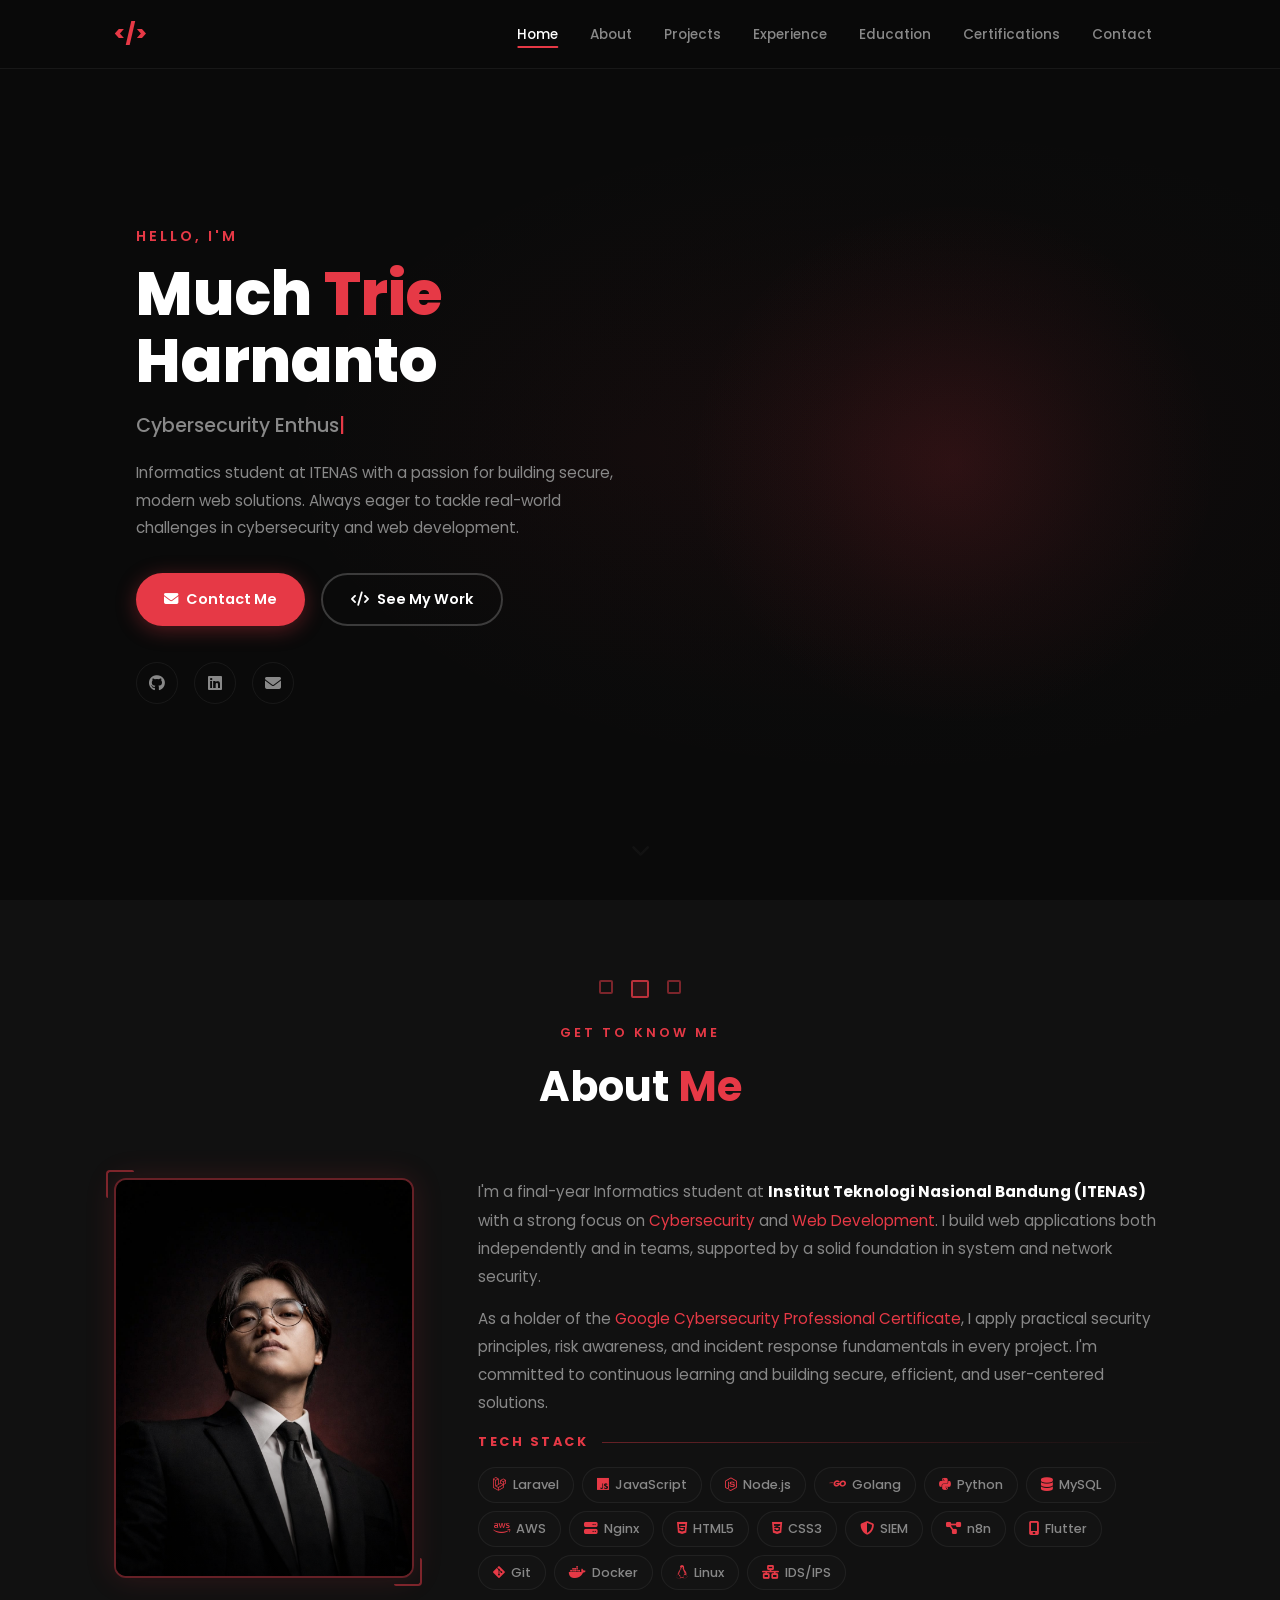
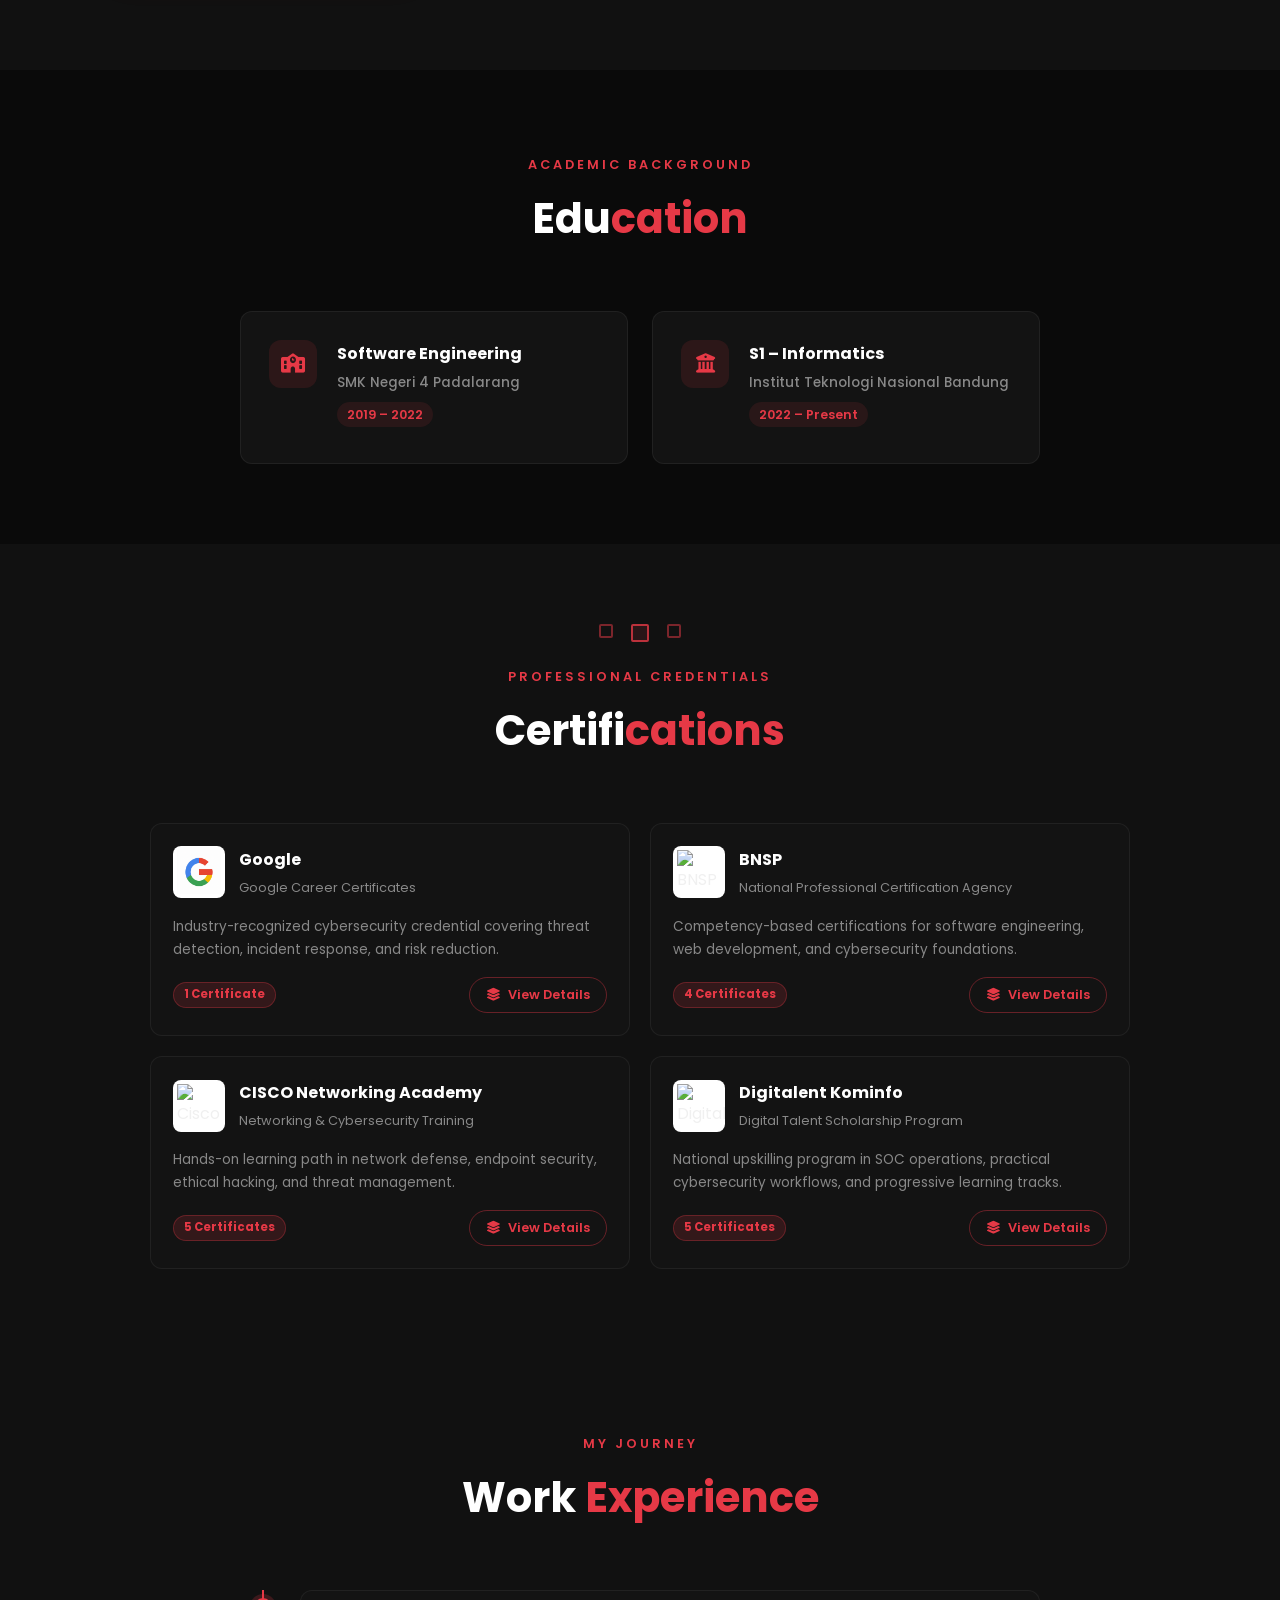
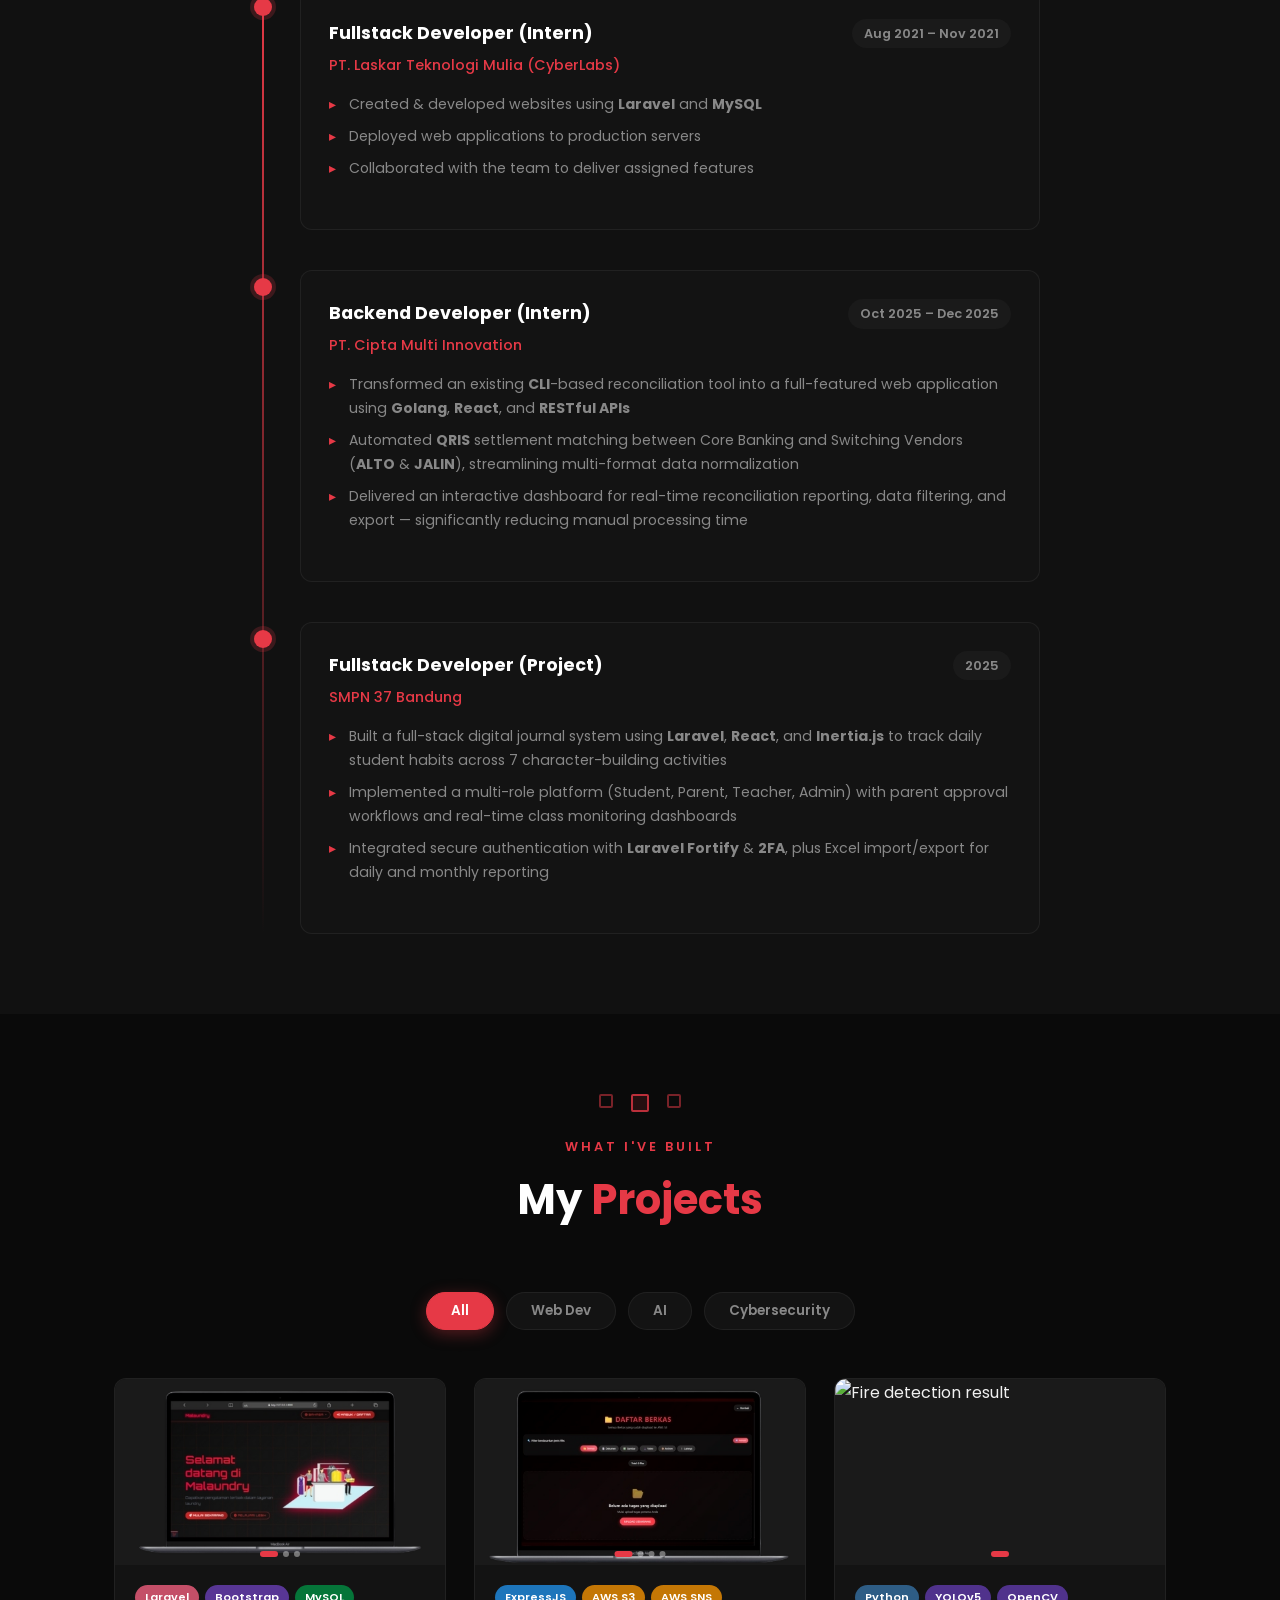
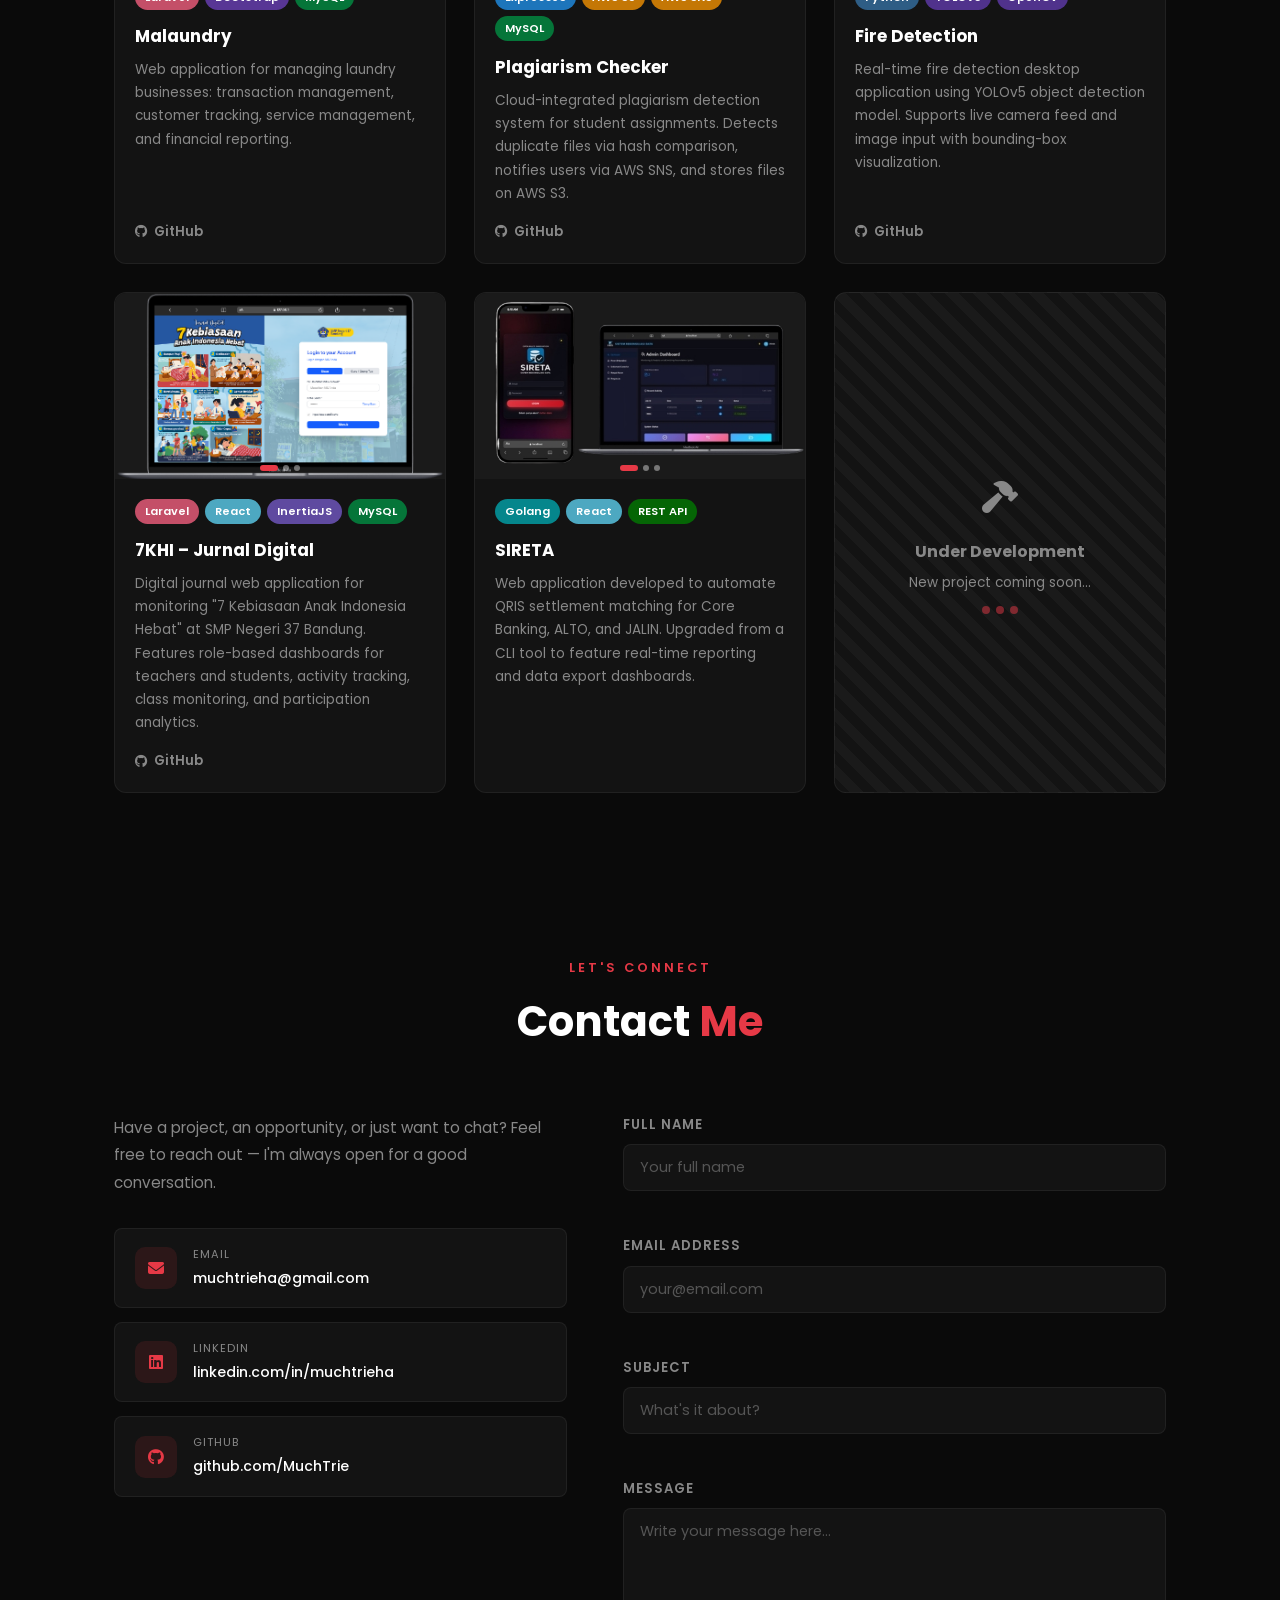
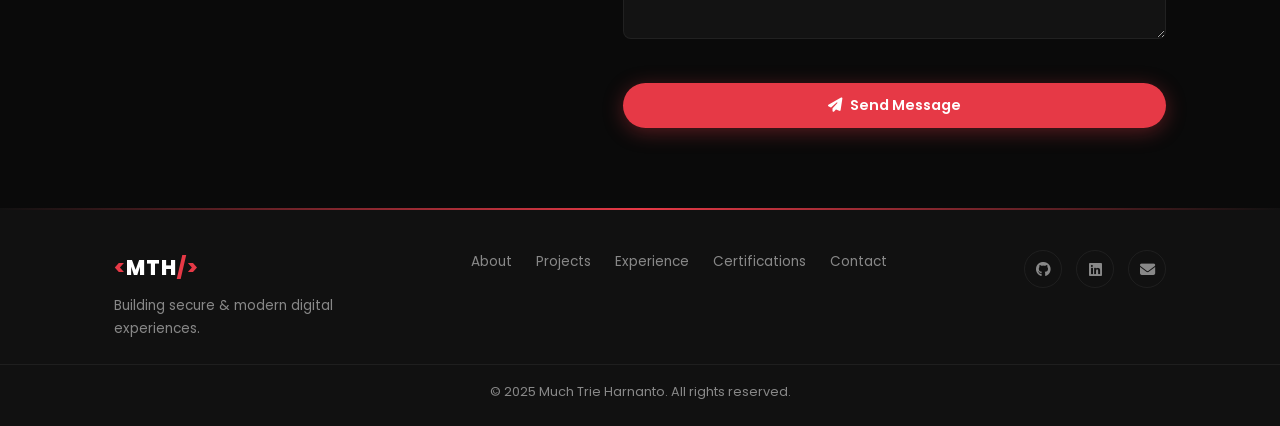
==== commit df3b1406: "-" ====
--- a/index.html
+++ b/index.html
@@ -1,5 +1,6 @@
 <!DOCTYPE html>
 <html lang="en">
+
 <head>
   <meta charset="UTF-8" />
   <meta name="viewport" content="width=device-width, initial-scale=1.0" />
@@ -9,7 +10,8 @@
   <!-- Google Fonts -->
   <link rel="preconnect" href="https://fonts.googleapis.com" />
   <link rel="preconnect" href="https://fonts.gstatic.com" crossorigin />
-  <link href="https://fonts.googleapis.com/css2?family=Poppins:wght@300;400;500;600;700;800&display=swap" rel="stylesheet" />
+  <link href="https://fonts.googleapis.com/css2?family=Poppins:wght@300;400;500;600;700;800&display=swap"
+    rel="stylesheet" />
 
   <!-- Font Awesome -->
   <link rel="stylesheet" href="https://cdnjs.cloudflare.com/ajax/libs/font-awesome/6.5.0/css/all.min.css" />
@@ -17,6 +19,7 @@
   <!-- Main Stylesheet -->
   <link rel="stylesheet" href="styles/style.css" />
 </head>
+
 <body>
 
   <!-- Sections are loaded dynamically from views/ by scripts/script.js -->
@@ -25,8 +28,8 @@
   <main id="main-content">
     <div id="section-hero"></div>
     <div id="section-about"></div>
+    <div id="section-education"></div>
     <div id="section-certifications"></div>
-    <div id="section-education"></div>
     <div id="section-experience"></div>
     <div id="section-projects"></div>
     <div id="section-contact"></div>
@@ -51,4 +54,5 @@
   <!-- Main Script -->
   <script src="scripts/script.js"></script>
 </body>
+
 </html>
--- a/styles/style.css
+++ b/styles/style.css
@@ -102,7 +102,8 @@
 
 .section-header {
   text-align: center;
-  margin-bottom: 56px;
+  max-width: 760px;
+  margin: 0 auto 56px;
 }
 
 .section-label {
@@ -529,47 +530,154 @@
   align-items: start;
 }
 
-.about-img-wrapper {
+/* ---- Photo Column ---- */
+.about-image {
+  display: flex;
+  flex-direction: column;
+  gap: 20px;
+}
+
+.about-photo-wrapper {
   position: relative;
   border-radius: var(--radius);
-  overflow: visible;
-}
-
-.about-img-wrapper img {
+}
+
+.about-photo-frame {
+  position: relative;
+  border-radius: var(--radius);
+  overflow: hidden;
+  border: 2px solid var(--border);
+  transition: border-color var(--transition);
+}
+
+.about-photo-wrapper:hover .about-photo-frame {
+  border-color: var(--border-red);
+}
+
+.about-photo {
   width: 100%;
-  border-radius: var(--radius);
+  aspect-ratio: 3 / 4;
   object-fit: cover;
-  aspect-ratio: 3 / 4;
   object-position: top;
-  border: 2px solid var(--border);
-  filter: grayscale(20%);
-  transition: filter var(--transition);
-}
-
-.about-img-wrapper:hover img {
+  display: block;
+  filter: grayscale(15%);
+  transition: filter var(--transition-slow), transform 0.5s ease;
+}
+
+.about-photo-wrapper:hover .about-photo {
   filter: grayscale(0);
-}
-
-.about-img-border {
+  transform: scale(1.03);
+}
+
+/* Overlay tag at the bottom of the photo */
+.about-photo-overlay {
   position: absolute;
-  inset: 10px;
-  border-radius: var(--radius);
-  border: 2px solid var(--red);
-  opacity: 0.3;
-  pointer-events: none;
-  transform: translate(10px, 10px);
-  transition: transform var(--transition);
-}
-
-.about-img-wrapper:hover .about-img-border {
-  transform: translate(6px, 6px);
+  inset: 0;
+  display: flex;
+  align-items: flex-end;
+  padding: 16px;
+  background: linear-gradient(to top, rgba(0,0,0,0.65) 0%, transparent 50%);
+  opacity: 0;
+  transition: opacity var(--transition);
+}
+
+.about-photo-wrapper:hover .about-photo-overlay {
+  opacity: 1;
+}
+
+.about-photo-tag {
+  display: inline-flex;
+  align-items: center;
+  gap: 6px;
+  background: var(--red);
+  color: var(--white);
+  font-size: 0.72rem;
+  font-weight: 600;
+  letter-spacing: 0.5px;
+  padding: 6px 12px;
+  border-radius: 50px;
+}
+
+/* Decorative corner lines */
+.about-photo-deco {
+  position: absolute;
+  width: 28px;
+  height: 28px;
+  border-color: var(--red);
+  border-style: solid;
+  opacity: 0.5;
+  transition: opacity var(--transition), width var(--transition), height var(--transition);
+  border-radius: 2px;
+}
+
+.about-photo-wrapper:hover .about-photo-deco {
+  opacity: 1;
+  width: 36px;
+  height: 36px;
+}
+
+.deco-tl {
+  top: -8px;
+  left: -8px;
+  border-width: 2px 0 0 2px;
+  border-top-left-radius: 4px;
+}
+
+.deco-br {
+  bottom: -8px;
+  right: -8px;
+  border-width: 0 2px 2px 0;
+  border-bottom-right-radius: 4px;
+}
+
+/* Stats bar below photo */
+.about-stats {
+  display: flex;
+  align-items: center;
+  justify-content: space-around;
+  background: var(--bg-card);
+  border: 1px solid var(--border);
+  border-radius: var(--radius-sm);
+  padding: 14px 12px;
+}
+
+.about-stat {
+  display: flex;
+  flex-direction: column;
+  align-items: center;
+  gap: 2px;
+}
+
+.stat-number {
+  font-size: 1.3rem;
+  font-weight: 800;
+  color: var(--red);
+  line-height: 1;
+}
+
+.stat-label {
+  font-size: 0.68rem;
+  color: var(--text-muted);
+  letter-spacing: 1px;
+  text-transform: uppercase;
+}
+
+.about-stat-divider {
+  width: 1px;
+  height: 36px;
+  background: var(--border);
+}
+
+/* ---- Content Column ---- */
+.about-bio {
+  margin-bottom: 4px;
 }
 
 .about-text {
   font-size: 0.95rem;
   color: var(--text-muted);
-  margin-bottom: 16px;
-  line-height: 1.8;
+  margin-bottom: 14px;
+  line-height: 1.85;
 }
 
 .about-text strong {
@@ -580,7 +688,7 @@
 .about-info-grid {
   display: grid;
   grid-template-columns: 1fr 1fr;
-  gap: 12px;
+  gap: 10px;
   margin: 24px 0;
   perspective: 600px;
 }
@@ -589,7 +697,7 @@
   background: var(--bg-card);
   border: 1px solid var(--border);
   border-radius: var(--radius-sm);
-  padding: 14px 16px;
+  padding: 12px 14px;
   display: flex;
   align-items: center;
   gap: 12px;
@@ -599,71 +707,136 @@
 
 .about-info-card:hover {
   border-color: var(--red);
-  transform: rotateY(4deg) translateZ(8px);
+  transform: rotateY(3deg) translateZ(8px);
   box-shadow: -4px 4px 20px rgba(230, 57, 70, 0.15);
 }
 
-.about-info-card>i {
-  font-size: 1.1rem;
-  color: var(--red);
-  width: 20px;
-  text-align: center;
+/* Icon box inside info card */
+.about-info-icon {
+  width: 38px;
+  height: 38px;
+  border-radius: 8px;
+  background: rgba(230, 57, 70, 0.1);
+  border: 1px solid rgba(230, 57, 70, 0.2);
+  display: grid;
+  place-items: center;
   flex-shrink: 0;
+  transition: background var(--transition), border-color var(--transition);
+}
+
+.about-info-card:hover .about-info-icon {
+  background: rgba(230, 57, 70, 0.18);
+  border-color: rgba(230, 57, 70, 0.5);
+}
+
+.about-info-icon i {
+  font-size: 1rem;
+  color: var(--red);
+}
+
+.about-info-text {
+  display: flex;
+  flex-direction: column;
+  gap: 2px;
+  min-width: 0;
 }
 
 .info-label {
   display: block;
-  font-size: 0.7rem;
+  font-size: 0.67rem;
   color: var(--text-muted);
   letter-spacing: 1px;
   text-transform: uppercase;
 }
 
 .info-value {
-  display: block;
-  font-size: 0.85rem;
+  display: flex;
+  align-items: center;
+  gap: 6px;
+  font-size: 0.88rem;
   font-weight: 600;
   color: var(--white);
+  white-space: nowrap;
+  overflow: hidden;
+  text-overflow: ellipsis;
+}
+
+/* "Open to Work" status dot */
+.status-dot {
+  width: 8px;
+  height: 8px;
+  border-radius: 50%;
+  background: #22c55e;
+  flex-shrink: 0;
+  animation: statusPulse 1.8s ease-in-out infinite;
+  box-shadow: 0 0 0 0 rgba(34, 197, 94, 0.4);
+}
+
+@keyframes statusPulse {
+  0%, 100% {
+    box-shadow: 0 0 0 0 rgba(34, 197, 94, 0.4);
+  }
+  50% {
+    box-shadow: 0 0 0 5px rgba(34, 197, 94, 0);
+  }
 }
 
 .about-info-card--highlight {
   grid-column: 1 / -1;
   border-color: var(--border-red);
-  background: linear-gradient(135deg, rgba(230, 57, 70, 0.16) 0%, rgba(19, 19, 24, 0.96) 100%);
+  background: linear-gradient(135deg, rgba(230, 57, 70, 0.1) 0%, rgba(19, 19, 24, 0.96) 100%);
 }
 
 .about-info-card--highlight:hover {
   border-color: var(--red);
-  box-shadow: 0 10px 26px rgba(230, 57, 70, 0.22);
+  transform: none;
+  box-shadow: 0 8px 24px rgba(230, 57, 70, 0.18);
 }
 
 .about-info-card--highlight .info-value {
   font-weight: 700;
 }
 
-/* Skills — 3D floating */
+/* Skills Section */
+.skills-section {
+  margin-top: 4px;
+}
+
+.skills-header {
+  display: flex;
+  align-items: center;
+  gap: 14px;
+  margin-bottom: 14px;
+}
+
 .skills-title {
-  font-size: 0.9rem;
-  font-weight: 600;
-  letter-spacing: 2px;
+  font-size: 0.8rem;
+  font-weight: 700;
+  letter-spacing: 2.5px;
   text-transform: uppercase;
   color: var(--red);
-  margin-bottom: 16px;
+  white-space: nowrap;
+}
+
+.skills-line {
+  flex: 1;
+  height: 1px;
+  background: linear-gradient(to right, var(--border-red), transparent);
 }
 
 .skills-grid {
   display: flex;
   flex-wrap: wrap;
-  gap: 10px;
+  gap: 8px;
   perspective: 500px;
 }
 
 .skill-card {
   background: var(--bg-card);
   border: 1px solid var(--border);
-  border-radius: var(--radius-sm);
-  padding: 8px 16px;
-  font-size: 0.82rem;
+  border-radius: 50px;
+  padding: 6px 14px;
+  font-size: 0.8rem;
   font-weight: 500;
   color: var(--text-muted);
   display: flex;
@@ -677,14 +850,14 @@
   border-color: var(--red);
   color: var(--white);
   background: rgba(230, 57, 70, 0.08);
-  transform: translateY(-6px) translateZ(20px) rotateX(-5deg);
-  box-shadow: 0 12px 24px rgba(230, 57, 70, 0.2),
-    0 4px 8px rgba(0, 0, 0, 0.3);
+  transform: translateY(-4px) translateZ(12px);
+  box-shadow: 0 8px 20px rgba(230, 57, 70, 0.18),
+    0 2px 6px rgba(0, 0, 0, 0.3);
 }
 
 .skill-card i {
   color: var(--red);
-  font-size: 0.9rem;
+  font-size: 0.85rem;
 }
 
 /* ── 9. PROJECTS ─────────────────────────────────────────── */
@@ -939,7 +1112,8 @@
 }
 
 .project-footer {
-  margin-top: 16px;
+  margin-top: auto;
+  padding-top: 16px;
   display: flex;
   gap: 12px;
 }
@@ -1104,6 +1278,10 @@
   position: relative;
   padding-left: 60px;
   margin-bottom: 40px;
+}
+
+.timeline-item:last-child {
+  margin-bottom: 0;
 }
 
 .timeline-dot {
@@ -1332,6 +1510,7 @@
   border: 1px solid var(--border);
   border-radius: var(--radius);
   padding: 22px;
+  height: 100%;
   display: flex;
   flex-direction: column;
   gap: 16px;
@@ -1342,11 +1521,6 @@
   border-color: var(--border-red);
   transform: translateY(-4px);
   box-shadow: var(--shadow-red);
-}
-
-.cert-provider--featured {
-  border-color: var(--border-red);
-  background: linear-gradient(155deg, rgba(230, 57, 70, 0.12) 0%, rgba(19, 19, 19, 1) 42%);
 }
 
 .cert-provider-top {
@@ -1393,6 +1567,7 @@
   font-size: 0.85rem;
   color: var(--text-muted);
   line-height: 1.7;
+  flex: 1;
 }
 
 .cert-provider-footer {
@@ -1658,6 +1833,7 @@
   font-size: 0.88rem;
   font-weight: 500;
   color: var(--white);
+  word-break: break-word;
   transition: color var(--transition);
 }
 
